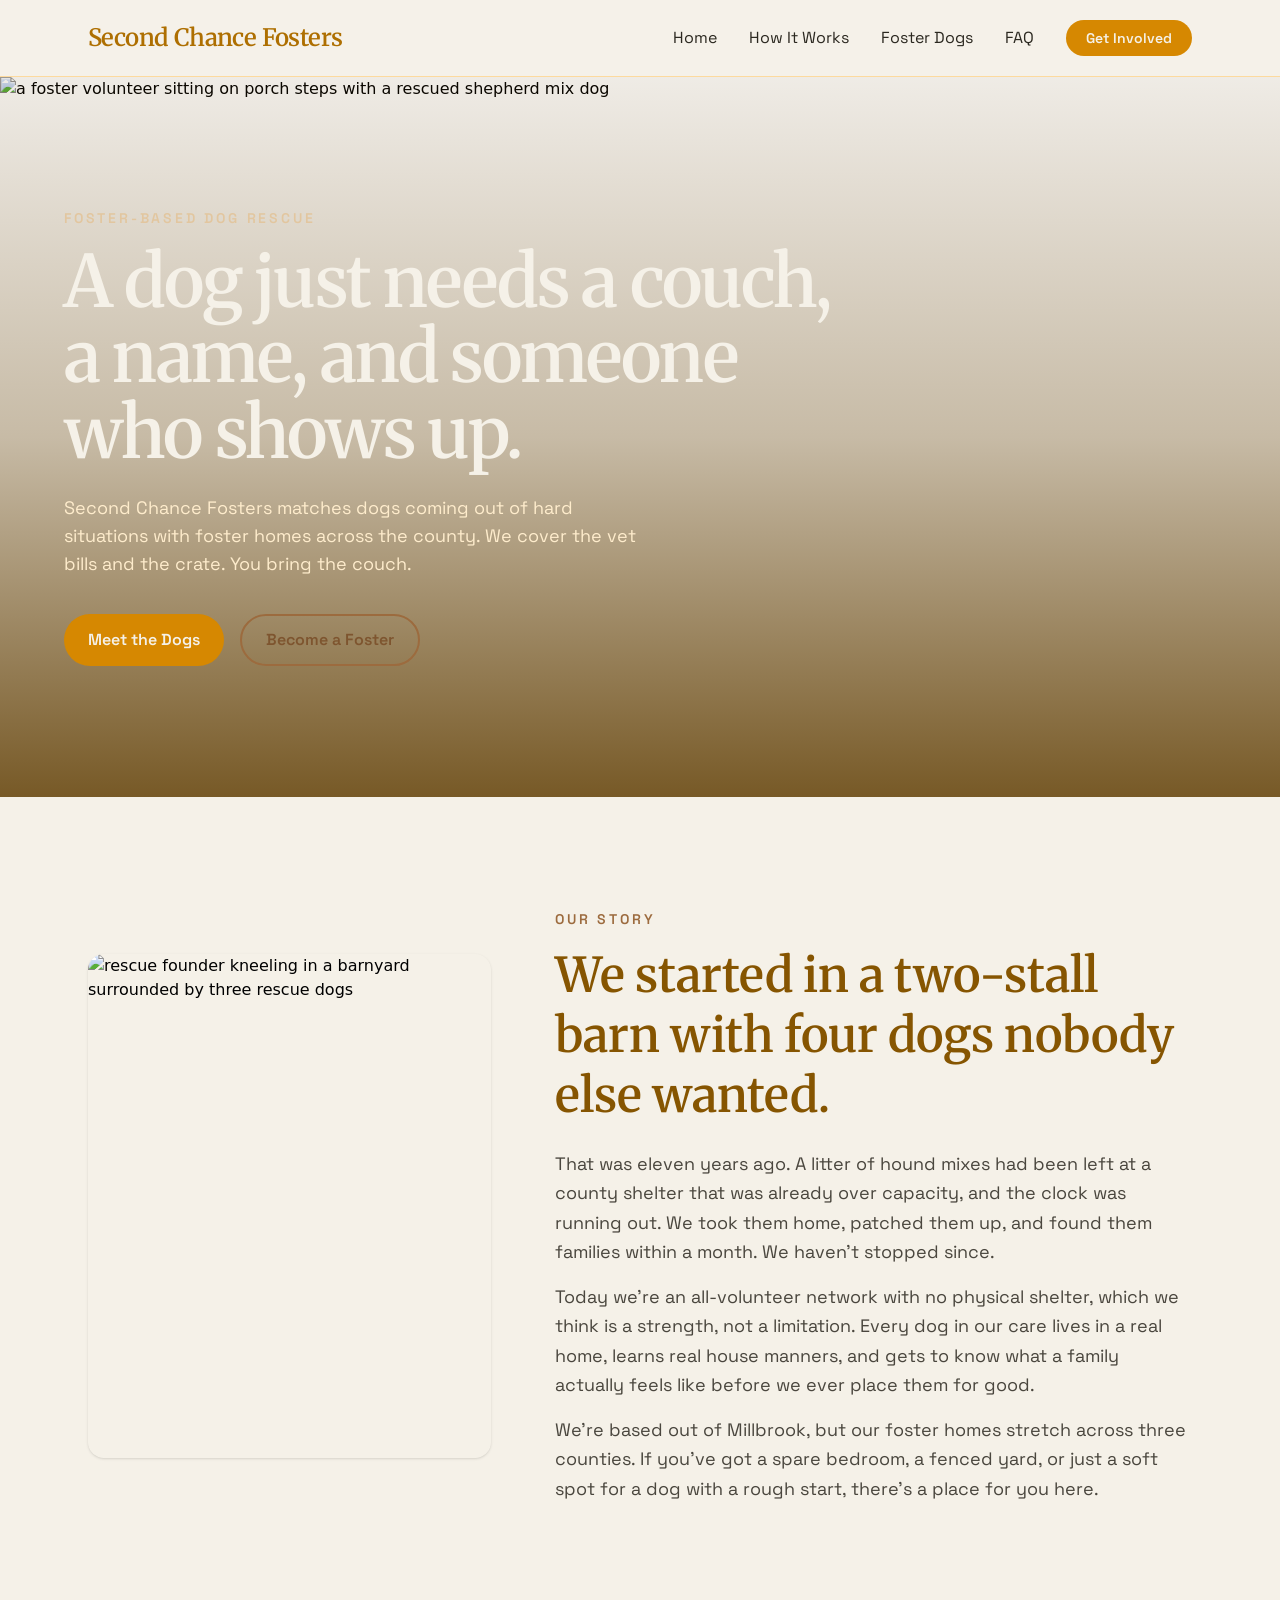
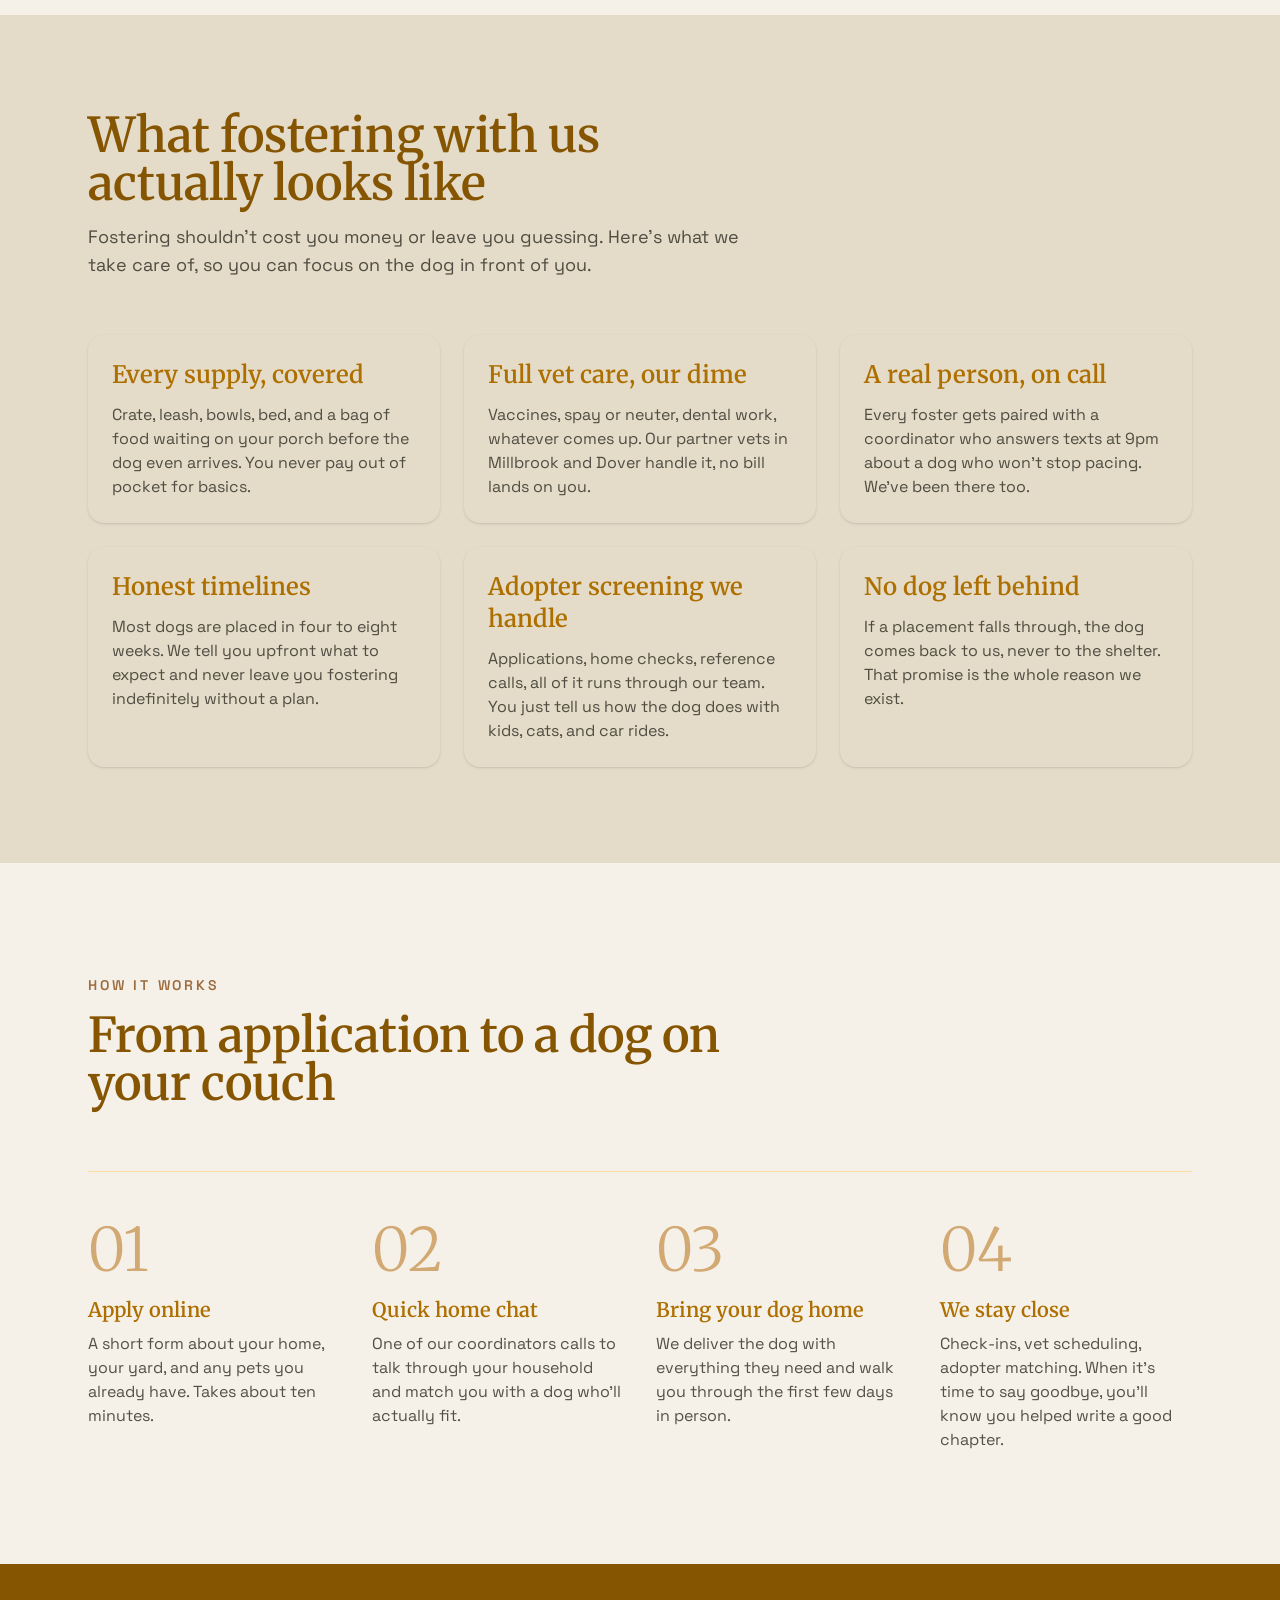
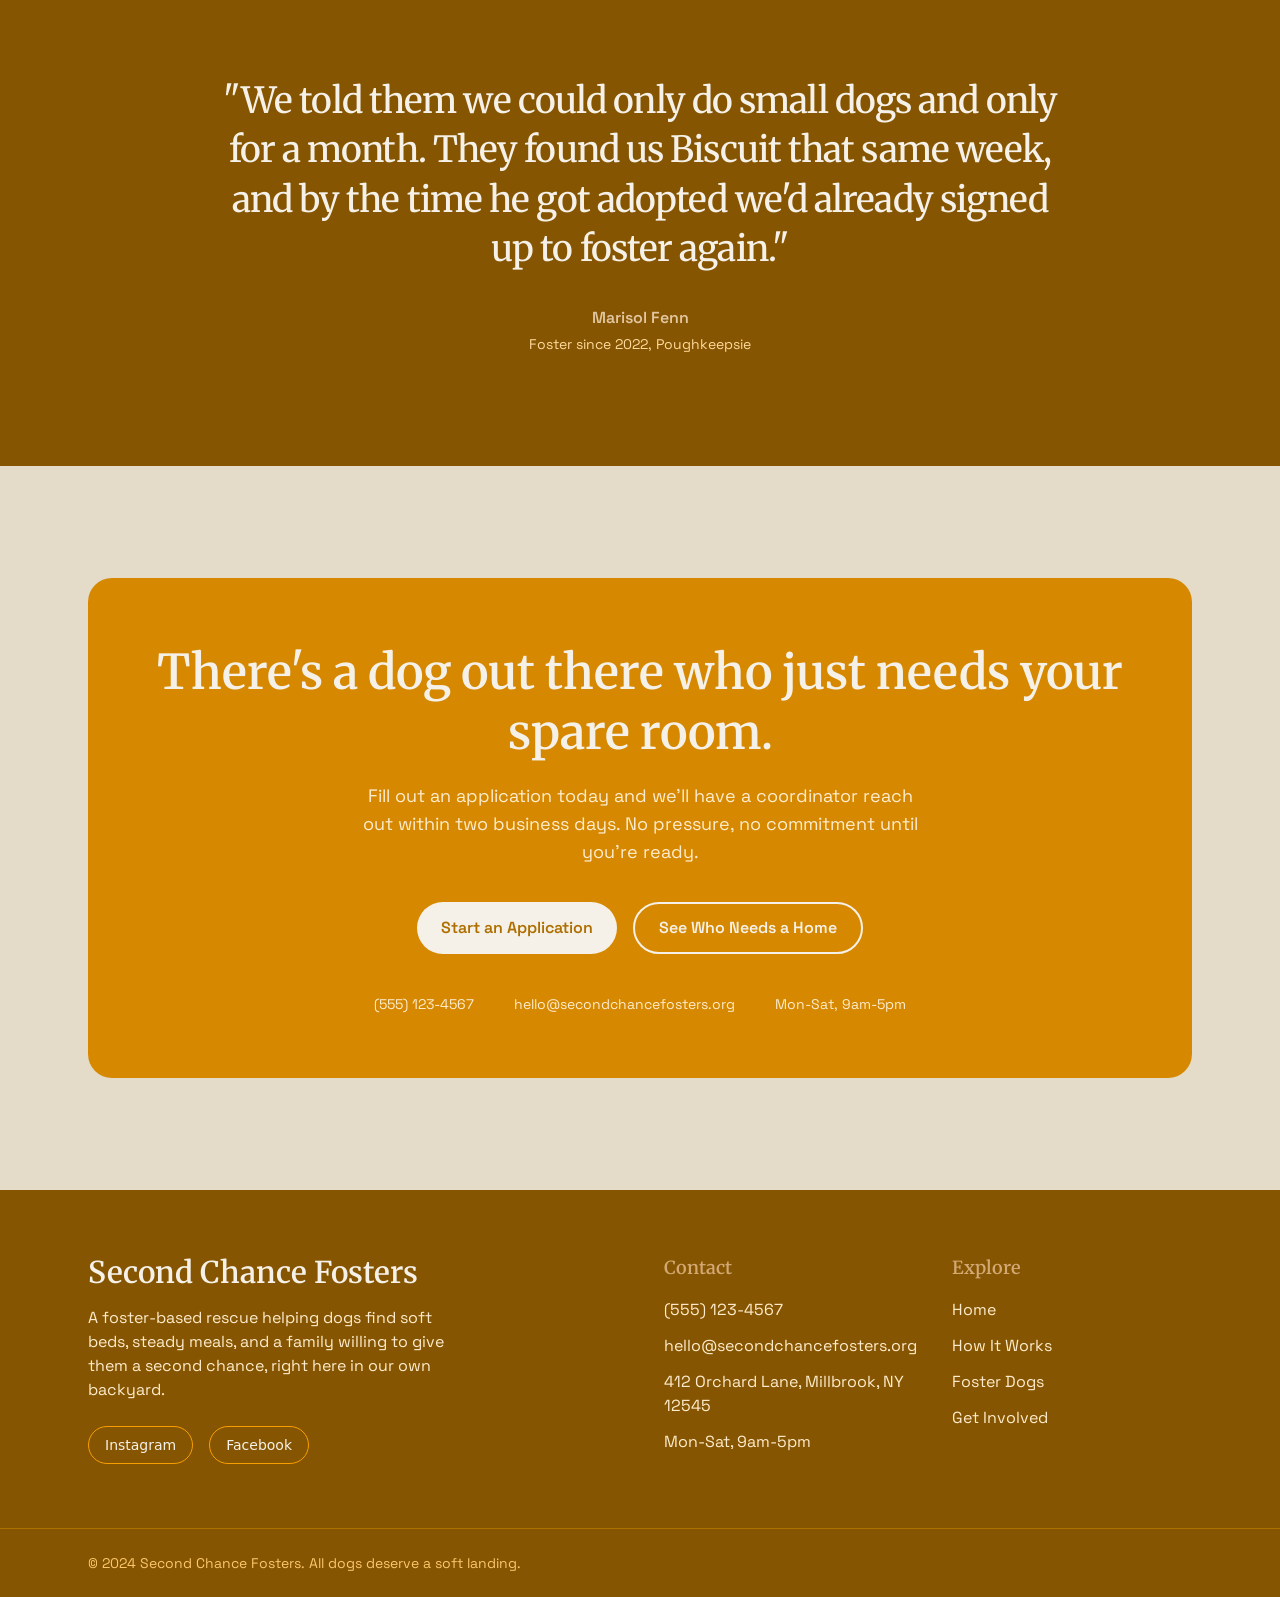
==== index.html @ d6f7eac1 "Add /faq to the site navigation" ====
<!DOCTYPE html>
<html lang="en">
<head>
<meta charset="utf-8">
<meta name="viewport" content="width=device-width, initial-scale=1">
<title>Second Chance Fosters | Foster Dogs, Change Lives</title>
<meta name="description" content="Second Chance Fosters is a foster-based dog rescue. Open your home for a few weeks, and we'll handle the rest, supplies, vet visits, and finding the right family.">
<link rel="canonical" href="https://second-chance-1a9e.sites.tibly.ai/">
<meta property="og:type" content="website">
<meta property="og:url" content="https://second-chance-1a9e.sites.tibly.ai/">
<meta property="og:site_name" content="Second Chance Fosters">
<meta property="og:title" content="Second Chance Fosters | Foster Dogs, Change Lives">
<meta property="og:description" content="Second Chance Fosters is a foster-based dog rescue. Open your home for a few weeks, and we'll handle the rest, supplies, vet visits, and finding the right family.">
<meta name="twitter:card" content="summary_large_image">
<link rel="icon" href="/favicon.svg" type="image/svg+xml">
<link rel="preconnect" href="https://fonts.googleapis.com">
<link rel="preconnect" href="https://fonts.gstatic.com" crossorigin>
<link href="https://fonts.googleapis.com/css2?family=Merriweather:wght@400;700&family=Space+Grotesk:wght@400;500;600;700&display=swap" rel="stylesheet">
<link rel="stylesheet" href="/styles.css">
</head>
<body>
<!-- block:header -->
<header class="sticky top-0 z-50 border-b border-brand-200 bg-background/95 backdrop-blur">
  <div class="mx-auto flex max-w-6xl flex-col gap-4 px-6 py-5 sm:flex-row sm:items-center sm:justify-between">
    <a href="/" class="font-display text-2xl font-semibold tracking-tight text-brand-700">
      <span data-tibly-field="business-name">Second Chance Fosters</span>
    </a>
    <nav aria-label="Primary">
      <ul class="flex flex-wrap items-center gap-x-8 gap-y-2 font-body text-base text-ink">
        <li>
          <a href="/" class="relative pb-1 transition-colors duration-300 after:absolute after:bottom-0 after:left-0 after:h-0.5 after:w-0 after:bg-accent-600 after:transition-all after:duration-300 hover:text-accent-600 hover:after:w-full">Home</a>
        </li>
        <li>
          <a href="/how-it-works" class="relative pb-1 transition-colors duration-300 after:absolute after:bottom-0 after:left-0 after:h-0.5 after:w-0 after:bg-accent-600 after:transition-all after:duration-300 hover:text-accent-600 hover:after:w-full">How It Works</a>
        </li>
        <li>
          <a href="/foster-dogs" class="relative pb-1 transition-colors duration-300 after:absolute after:bottom-0 after:left-0 after:h-0.5 after:w-0 after:bg-accent-600 after:transition-all after:duration-300 hover:text-accent-600 hover:after:w-full">Foster Dogs</a>
        </li>
        <li><a href="/faq">FAQ</a></li><li>
          <a href="/get-involved" class="btn px-5 py-2 text-sm">Get Involved</a>
        </li>
      </ul>
    </nav>
  </div>
</header>
<!-- /block:header -->
<!-- block:image-hero -->
<section class="relative overflow-hidden" data-block="image-hero">
  <img loading="lazy" src="https://images.pexels.com/photos/15556792/pexels-photo-15556792.jpeg?auto=compress&cs=tinysrgb&h=650&w=940" alt="a foster volunteer sitting on porch steps with a rescued shepherd mix dog" class="h-[75vh] min-h-[520px] w-full object-cover sm:h-[80vh]">
  <div class="absolute inset-0 bg-gradient-to-t from-brand-900/85 via-brand-900/35 to-brand-900/10"></div>
  <div class="absolute inset-0 flex flex-col justify-center px-6">
    <div class="mx-auto w-full max-w-6xl">
      <p class="font-body text-sm font-semibold uppercase tracking-[0.2em] text-accent-200">Foster-based dog rescue</p>
      <h1 class="mt-4 max-w-3xl font-display text-5xl font-semibold leading-[1.05] tracking-tight text-background sm:text-6xl lg:text-7xl">
        A dog just needs a couch, a name, and someone who shows up.
      </h1>
      <p class="mt-6 max-w-xl font-body text-lg text-brand-100">
        <span data-tibly-field="business-name">Second Chance Fosters</span> matches dogs coming out of hard situations with foster homes across the county. We cover the vet bills and the crate. You bring the couch.
      </p>
      <div class="mt-9 flex flex-wrap gap-4">
        <a href="/foster-dogs" class="btn">Meet the Dogs</a>
        <a href="/get-involved" class="btn-secondary bg-background/0">Become a Foster</a>
      </div>
    </div>
  </div>
</section>
<!-- /block:image-hero -->
<!-- block:warm-intro -->
<section class="bg-background" data-block="warm-intro">
  <div class="mx-auto grid max-w-6xl gap-12 px-6 py-20 sm:py-28 md:grid-cols-5 md:items-center md:gap-16">
    <div class="md:col-span-2">
      <img loading="lazy" src="https://images.pexels.com/photos/34311008/pexels-photo-34311008.jpeg?auto=compress&cs=tinysrgb&h=650&w=940" alt="rescue founder kneeling in a barnyard surrounded by three rescue dogs" class="aspect-[4/5] w-full rounded-lg object-cover shadow-sm">
    </div>
    <div class="md:col-span-3">
      <p class="font-body text-sm font-semibold uppercase tracking-[0.2em] text-accent-600">Our Story</p>
      <h2 class="mt-4 font-display text-4xl font-semibold leading-tight text-brand-800 sm:text-5xl">
        We started in a two-stall barn with four dogs nobody else wanted.
      </h2>
      <div class="mt-6 max-w-prose space-y-4 font-body text-lg leading-relaxed text-ink/85">
        <p>
          That was eleven years ago. A litter of hound mixes had been left at a county shelter that was already over capacity, and the clock was running out. We took them home, patched them up, and found them families within a month. We haven't stopped since.
        </p>
        <p>
          Today we're an all-volunteer network with no physical shelter, which we think is a strength, not a limitation. Every dog in our care lives in a real home, learns real house manners, and gets to know what a family actually feels like before we ever place them for good.
        </p>
        <p>
          We're based out of Millbrook, but our foster homes stretch across three counties. If you've got a spare bedroom, a fenced yard, or just a soft spot for a dog with a rough start, there's a place for you here.
        </p>
      </div>
    </div>
  </div>
</section>
<!-- /block:warm-intro -->
<!-- block:offering-cards -->
<section class="bg-surface" data-block="offering-cards">
  <div class="mx-auto max-w-6xl px-6 py-20 sm:py-24">
    <div class="max-w-2xl">
      <h2 class="font-display text-4xl font-semibold text-brand-800 sm:text-5xl">What fostering with us actually looks like</h2>
      <p class="mt-4 font-body text-lg text-ink/80">
        Fostering shouldn't cost you money or leave you guessing. Here's what we take care of, so you can focus on the dog in front of you.
      </p>
    </div>
    <div class="mt-14 grid gap-6 sm:grid-cols-2 lg:grid-cols-3">
      <div class="card transition duration-300 hover:-translate-y-1 hover:shadow-md">
        <h3 class="font-display text-2xl font-semibold text-brand-700">Every supply, covered</h3>
        <p class="mt-3 font-body text-ink/80">
          Crate, leash, bowls, bed, and a bag of food waiting on your porch before the dog even arrives. You never pay out of pocket for basics.
        </p>
      </div>
      <div class="card transition duration-300 hover:-translate-y-1 hover:shadow-md">
        <h3 class="font-display text-2xl font-semibold text-brand-700">Full vet care, our dime</h3>
        <p class="mt-3 font-body text-ink/80">
          Vaccines, spay or neuter, dental work, whatever comes up. Our partner vets in Millbrook and Dover handle it, no bill lands on you.
        </p>
      </div>
      <div class="card transition duration-300 hover:-translate-y-1 hover:shadow-md">
        <h3 class="font-display text-2xl font-semibold text-brand-700">A real person, on call</h3>
        <p class="mt-3 font-body text-ink/80">
          Every foster gets paired with a coordinator who answers texts at 9pm about a dog who won't stop pacing. We've been there too.
        </p>
      </div>
      <div class="card transition duration-300 hover:-translate-y-1 hover:shadow-md">
        <h3 class="font-display text-2xl font-semibold text-brand-700">Honest timelines</h3>
        <p class="mt-3 font-body text-ink/80">
          Most dogs are placed in four to eight weeks. We tell you upfront what to expect and never leave you fostering indefinitely without a plan.
        </p>
      </div>
      <div class="card transition duration-300 hover:-translate-y-1 hover:shadow-md">
        <h3 class="font-display text-2xl font-semibold text-brand-700">Adopter screening we handle</h3>
        <p class="mt-3 font-body text-ink/80">
          Applications, home checks, reference calls, all of it runs through our team. You just tell us how the dog does with kids, cats, and car rides.
        </p>
      </div>
      <div class="card transition duration-300 hover:-translate-y-1 hover:shadow-md">
        <h3 class="font-display text-2xl font-semibold text-brand-700">No dog left behind</h3>
        <p class="mt-3 font-body text-ink/80">
          If a placement falls through, the dog comes back to us, never to the shelter. That promise is the whole reason we exist.
        </p>
      </div>
    </div>
  </div>
</section>
<!-- /block:offering-cards -->
<!-- block:process-steps -->
<section class="bg-background" data-block="process-steps">
  <div class="mx-auto max-w-6xl px-6 py-20 sm:py-28">
    <div class="max-w-2xl">
      <p class="font-body text-sm font-semibold uppercase tracking-[0.2em] text-accent-600">How it works</p>
      <h2 class="mt-4 font-display text-4xl font-semibold text-brand-800 sm:text-5xl">From application to a dog on your couch</h2>
    </div>
    <div class="mt-16 grid gap-10 border-t border-brand-200 pt-12 sm:grid-cols-2 lg:grid-cols-4 lg:gap-8">
      <div>
        <span class="font-display text-6xl font-light text-accent-300">01</span>
        <h3 class="mt-4 font-display text-xl font-semibold text-brand-700">Apply online</h3>
        <p class="mt-2 font-body text-ink/80">
          A short form about your home, your yard, and any pets you already have. Takes about ten minutes.
        </p>
      </div>
      <div>
        <span class="font-display text-6xl font-light text-accent-300">02</span>
        <h3 class="mt-4 font-display text-xl font-semibold text-brand-700">Quick home chat</h3>
        <p class="mt-2 font-body text-ink/80">
          One of our coordinators calls to talk through your household and match you with a dog who'll actually fit.
        </p>
      </div>
      <div>
        <span class="font-display text-6xl font-light text-accent-300">03</span>
        <h3 class="mt-4 font-display text-xl font-semibold text-brand-700">Bring your dog home</h3>
        <p class="mt-2 font-body text-ink/80">
          We deliver the dog with everything they need and walk you through the first few days in person.
        </p>
      </div>
      <div>
        <span class="font-display text-6xl font-light text-accent-300">04</span>
        <h3 class="mt-4 font-display text-xl font-semibold text-brand-700">We stay close</h3>
        <p class="mt-2 font-body text-ink/80">
          Check-ins, vet scheduling, adopter matching. When it's time to say goodbye, you'll know you helped write a good chapter.
        </p>
      </div>
    </div>
  </div>
</section>
<!-- /block:process-steps -->
<!-- block:testimonial -->
<section class="bg-brand-800 text-background" data-block="testimonial">
  <div class="mx-auto max-w-4xl px-6 py-24 text-center sm:py-28">
    <p class="font-display text-3xl font-medium leading-snug tracking-tight sm:text-4xl">
      "We told them we could only do small dogs and only for a month. They found us Biscuit that same week, and by the time he got adopted we'd already signed up to foster again."
    </p>
    <div class="mt-8 flex flex-col items-center gap-1">
      <p class="font-body font-semibold text-accent-200">Marisol Fenn</p>
      <p class="font-body text-sm text-brand-200">Foster since 2022, Poughkeepsie</p>
    </div>
  </div>
</section>
<!-- /block:testimonial -->
<!-- block:visit-cta -->
<section class="bg-surface" data-block="visit-cta">
  <div class="mx-auto max-w-6xl px-6 py-20 sm:py-28">
    <div class="rounded-xl bg-brand-600 px-8 py-16 text-center sm:px-16">
      <h2 class="font-display text-4xl font-semibold leading-tight text-background sm:text-5xl">
        There's a dog out there who just needs your spare room.
      </h2>
      <p class="mx-auto mt-5 max-w-xl font-body text-lg text-brand-100">
        Fill out an application today and we'll have a coordinator reach out within two business days. No pressure, no commitment until you're ready.
      </p>
      <div class="mt-9 flex flex-wrap justify-center gap-4">
        <a href="/get-involved" class="btn bg-background text-brand-700 hover:bg-brand-100">Start an Application</a>
        <a href="/foster-dogs" class="btn-secondary border-background text-background hover:bg-background hover:text-brand-700">See Who Needs a Home</a>
      </div>
      <div class="mt-10 flex flex-wrap justify-center gap-x-10 gap-y-3 font-body text-sm text-brand-100">
        <a href="tel:5551234567" class="transition-colors hover:text-background" data-tibly-field="phone">(555) 123-4567</a>
        <a href="mailto:hello@secondchancefosters.org" class="transition-colors hover:text-background" data-tibly-field="email">hello@secondchancefosters.org</a>
        <span data-tibly-field="hours">Mon-Sat, 9am-5pm</span>
      </div>
    </div>
  </div>
</section>
<!-- /block:visit-cta -->
<!-- block:footer -->
<footer class="bg-brand-800 text-background">
  <div class="mx-auto grid max-w-6xl gap-12 px-6 py-16 sm:grid-cols-2 lg:grid-cols-4">
    <div class="lg:col-span-2">
      <p class="font-display text-3xl font-semibold" data-tibly-field="business-name">Second Chance Fosters</p>
      <p class="mt-4 max-w-sm font-body text-brand-100">
        A foster-based rescue helping dogs find soft beds, steady meals, and a family willing to give them a second chance, right here in our own backyard.
      </p>
      <div class="mt-6 flex gap-4" data-tibly-field="links">
        <a href="https://instagram.com" class="rounded-full border border-brand-500 px-4 py-2 text-sm transition duration-300 hover:bg-brand-600">Instagram</a>
        <a href="https://facebook.com" class="rounded-full border border-brand-500 px-4 py-2 text-sm transition duration-300 hover:bg-brand-600">Facebook</a>
      </div>
    </div>

    <div>
      <p class="font-display text-lg font-semibold text-accent-300">Contact</p>
      <ul class="mt-4 space-y-3 font-body text-brand-100">
        <li>
          <a href="tel:5551234567" class="transition-colors hover:text-background" data-tibly-field="phone">(555) 123-4567</a>
        </li>
        <li>
          <a href="mailto:hello@secondchancefosters.org" class="transition-colors hover:text-background" data-tibly-field="email">hello@secondchancefosters.org</a>
        </li>
        <li><span data-tibly-field="address">412 Orchard Lane, Millbrook, NY 12545</span></li>
        <li><span data-tibly-field="hours">Mon-Sat, 9am-5pm</span></li>
      </ul>
    </div>

    <div>
      <p class="font-display text-lg font-semibold text-accent-300">Explore</p>
      <ul class="mt-4 space-y-3 font-body text-brand-100">
        <li><a href="/" class="transition-colors hover:text-background">Home</a></li>
        <li><a href="/how-it-works" class="transition-colors hover:text-background">How It Works</a></li>
        <li><a href="/foster-dogs" class="transition-colors hover:text-background">Foster Dogs</a></li>
        <li><a href="/get-involved" class="transition-colors hover:text-background">Get Involved</a></li>
      </ul>
    </div>
  </div>

  <div class="border-t border-brand-700">
    <p class="mx-auto max-w-6xl px-6 py-6 font-body text-sm text-brand-300">
      © 2024 <span data-tibly-field="business-name">Second Chance Fosters</span>. All dogs deserve a soft landing.
    </p>
  </div>
</footer>
<!-- /block:footer -->
  <script async src="https://api.tibly.ai/widget/v1.js"></script>
</body>
</html>
---- styles.css ----
/*! tailwindcss v4.3.2 | MIT License | https://tailwindcss.com */
@layer properties{@supports (((-webkit-hyphens:none)) and (not (margin-trim:inline))) or ((-moz-orient:inline) and (not (color:rgb(from red r g b)))){*,:before,:after,::backdrop{--tw-space-y-reverse:0;--tw-border-style:solid;--tw-gradient-position:initial;--tw-gradient-from:#0000;--tw-gradient-via:#0000;--tw-gradient-to:#0000;--tw-gradient-stops:initial;--tw-gradient-via-stops:initial;--tw-gradient-from-position:0%;--tw-gradient-via-position:50%;--tw-gradient-to-position:100%;--tw-leading:initial;--tw-font-weight:initial;--tw-tracking:initial;--tw-shadow:0 0 #0000;--tw-shadow-color:initial;--tw-shadow-alpha:100%;--tw-inset-shadow:0 0 #0000;--tw-inset-shadow-color:initial;--tw-inset-shadow-alpha:100%;--tw-ring-color:initial;--tw-ring-shadow:0 0 #0000;--tw-inset-ring-color:initial;--tw-inset-ring-shadow:0 0 #0000;--tw-ring-inset:initial;--tw-ring-offset-width:0px;--tw-ring-offset-color:#fff;--tw-ring-offset-shadow:0 0 #0000;--tw-backdrop-blur:initial;--tw-backdrop-brightness:initial;--tw-backdrop-contrast:initial;--tw-backdrop-grayscale:initial;--tw-backdrop-hue-rotate:initial;--tw-backdrop-invert:initial;--tw-backdrop-opacity:initial;--tw-backdrop-saturate:initial;--tw-backdrop-sepia:initial;--tw-duration:initial;--tw-content:"";--tw-translate-x:0;--tw-translate-y:0;--tw-translate-z:0}}}@layer theme{:root,:host{--font-sans:ui-sans-serif, system-ui, sans-serif, "Apple Color Emoji", "Segoe UI Emoji", "Segoe UI Symbol", "Noto Color Emoji";--font-mono:ui-monospace, SFMono-Regular, Menlo, Monaco, Consolas, "Liberation Mono", "Courier New", monospace;--spacing:.25rem;--container-sm:24rem;--container-md:28rem;--container-xl:36rem;--container-2xl:42rem;--container-3xl:48rem;--container-4xl:56rem;--container-5xl:64rem;--container-6xl:72rem;--text-sm:.875rem;--text-sm--line-height:calc(1.25 / .875);--text-base:1rem;--text-base--line-height:calc(1.5 / 1);--text-lg:1.125rem;--text-lg--line-height:calc(1.75 / 1.125);--text-xl:1.25rem;--text-xl--line-height:calc(1.75 / 1.25);--text-2xl:1.5rem;--text-2xl--line-height:calc(2 / 1.5);--text-3xl:1.875rem;--text-3xl--line-height:calc(2.25 / 1.875);--text-4xl:2.25rem;--text-4xl--line-height:calc(2.5 / 2.25);--text-5xl:3rem;--text-5xl--line-height:1;--text-6xl:3.75rem;--text-6xl--line-height:1;--text-7xl:4.5rem;--text-7xl--line-height:1;--text-8xl:6rem;--text-8xl--line-height:1;--font-weight-light:300;--font-weight-medium:500;--font-weight-semibold:600;--tracking-tight:-.025em;--tracking-widest:.1em;--leading-tight:1.25;--leading-snug:1.375;--leading-relaxed:1.625;--radius-sm:.5rem;--radius-md:.75rem;--radius-lg:1rem;--radius-xl:1.5rem;--default-transition-duration:.15s;--default-transition-timing-function:cubic-bezier(.4, 0, .2, 1);--default-font-family:var(--font-sans);--default-mono-font-family:var(--font-mono);--color-brand-50:#fef5e6;--color-brand-100:#feeccc;--color-brand-200:#fdda9e;--color-brand-300:#fcc76c;--color-brand-400:#fab134;--color-brand-500:#f99e01;--color-brand-600:#d68801;--color-brand-700:#ae6f01;--color-brand-800:#865501;--color-brand-900:#5f3c00;--color-accent-50:#faf4ec;--color-accent-100:#f1e3cd;--color-accent-200:#e2c69f;--color-accent-300:#d2a873;--color-accent-400:#c08e56;--color-accent-500:#ac7845;--color-accent-600:#9c6b3e;--color-accent-700:#7e552f;--color-accent-800:#603f23;--color-accent-900:#422b18;--color-surface:#e4dcc8;--color-ink:#2b2820;--color-background:#f5f1e8;--font-display:"Merriweather", serif;--font-body:"Space Grotesk", sans-serif}}@layer base{*,:after,:before,::backdrop{box-sizing:border-box;border:0 solid;margin:0;padding:0}::file-selector-button{box-sizing:border-box;border:0 solid;margin:0;padding:0}html,:host{-webkit-text-size-adjust:100%;tab-size:4;line-height:1.5;font-family:var(--default-font-family,ui-sans-serif, system-ui, sans-serif, "Apple Color Emoji", "Segoe UI Emoji", "Segoe UI Symbol", "Noto Color Emoji");font-feature-settings:var(--default-font-feature-settings,normal);font-variation-settings:var(--default-font-variation-settings,normal);-webkit-tap-highlight-color:transparent}hr{height:0;color:inherit;border-top-width:1px}abbr:where([title]){-webkit-text-decoration:underline dotted;text-decoration:underline dotted}h1,h2,h3,h4,h5,h6{font-size:inherit;font-weight:inherit}a{color:inherit;-webkit-text-decoration:inherit;-webkit-text-decoration:inherit;-webkit-text-decoration:inherit;text-decoration:inherit}b,strong{font-weight:bolder}code,kbd,samp,pre{font-family:var(--default-mono-font-family,ui-monospace, SFMono-Regular, Menlo, Monaco, Consolas, "Liberation Mono", "Courier New", monospace);font-feature-settings:var(--default-mono-font-feature-settings,normal);font-variation-settings:var(--default-mono-font-variation-settings,normal);font-size:1em}small{font-size:80%}sub,sup{vertical-align:baseline;font-size:75%;line-height:0;position:relative}sub{bottom:-.25em}sup{top:-.5em}table{text-indent:0;border-color:inherit;border-collapse:collapse}:-moz-focusring{outline:auto}progress{vertical-align:baseline}summary{display:list-item}ol,ul,menu{list-style:none}img,svg,video,canvas,audio,iframe,embed,object{vertical-align:middle;display:block}img,video{max-width:100%;height:auto}button,input,select,optgroup,textarea{font:inherit;font-feature-settings:inherit;font-variation-settings:inherit;letter-spacing:inherit;color:inherit;opacity:1;background-color:#0000;border-radius:0}::file-selector-button{font:inherit;font-feature-settings:inherit;font-variation-settings:inherit;letter-spacing:inherit;color:inherit;opacity:1;background-color:#0000;border-radius:0}:where(select:is([multiple],[size])) optgroup{font-weight:bolder}:where(select:is([multiple],[size])) optgroup option{padding-inline-start:20px}::file-selector-button{margin-inline-end:4px}::placeholder{opacity:1}@supports (not ((-webkit-appearance:-apple-pay-button))) or (contain-intrinsic-size:1px){::placeholder{color:currentColor}@supports (color:color-mix(in lab, red, red)){::placeholder{color:color-mix(in oklab, currentcolor 50%, transparent)}}}textarea{resize:vertical}::-webkit-search-decoration{-webkit-appearance:none}::-webkit-date-and-time-value{min-height:1lh;text-align:inherit}::-webkit-datetime-edit{display:inline-flex}::-webkit-datetime-edit-fields-wrapper{padding:0}::-webkit-datetime-edit{padding-block:0}::-webkit-datetime-edit-year-field{padding-block:0}::-webkit-datetime-edit-month-field{padding-block:0}::-webkit-datetime-edit-day-field{padding-block:0}::-webkit-datetime-edit-hour-field{padding-block:0}::-webkit-datetime-edit-minute-field{padding-block:0}::-webkit-datetime-edit-second-field{padding-block:0}::-webkit-datetime-edit-millisecond-field{padding-block:0}::-webkit-datetime-edit-meridiem-field{padding-block:0}::-webkit-calendar-picker-indicator{line-height:1}:-moz-ui-invalid{box-shadow:none}button,input:where([type=button],[type=reset],[type=submit]){appearance:button}::file-selector-button{appearance:button}::-webkit-inner-spin-button{height:auto}::-webkit-outer-spin-button{height:auto}[hidden]:where(:not([hidden=until-found])){display:none!important}}@layer components{.btn{background-color:var(--color-brand-600);padding-inline:calc(var(--spacing) * 6);padding-block:calc(var(--spacing) * 3);font-family:var(--font-body);--tw-font-weight:var(--font-weight-semibold);font-weight:var(--font-weight-semibold);color:var(--color-background);transition-property:color,background-color,border-color,outline-color,text-decoration-color,fill,stroke,--tw-gradient-from,--tw-gradient-via,--tw-gradient-to,opacity,box-shadow,transform,translate,scale,rotate,filter,-webkit-backdrop-filter,backdrop-filter,display,content-visibility,overlay,pointer-events;transition-timing-function:var(--tw-ease,var(--default-transition-timing-function));transition-duration:var(--tw-duration,var(--default-transition-duration));--tw-duration:.3s;border-radius:3.40282e38px;justify-content:center;align-items:center;transition-duration:.3s;display:inline-flex}@media (hover:hover){.btn:hover{--tw-translate-y:calc(var(--spacing) * -.5);translate:var(--tw-translate-x) var(--tw-translate-y);background-color:var(--color-brand-700)}}.btn:focus{--tw-ring-shadow:var(--tw-ring-inset,) 0 0 0 calc(2px + var(--tw-ring-offset-width)) var(--tw-ring-color,currentcolor);box-shadow:var(--tw-inset-shadow), var(--tw-inset-ring-shadow), var(--tw-ring-offset-shadow), var(--tw-ring-shadow), var(--tw-shadow);--tw-ring-color:var(--color-brand-400);--tw-ring-offset-width:2px;--tw-ring-offset-shadow:var(--tw-ring-inset,) 0 0 0 var(--tw-ring-offset-width) var(--tw-ring-offset-color);--tw-ring-offset-color:var(--color-background);--tw-outline-style:none;outline-style:none}.btn-secondary{border-style:var(--tw-border-style);border-width:2px;border-color:var(--color-accent-600);padding-inline:calc(var(--spacing) * 6);padding-block:calc(var(--spacing) * 3);font-family:var(--font-body);--tw-font-weight:var(--font-weight-semibold);font-weight:var(--font-weight-semibold);color:var(--color-accent-700);transition-property:color,background-color,border-color,outline-color,text-decoration-color,fill,stroke,--tw-gradient-from,--tw-gradient-via,--tw-gradient-to,opacity,box-shadow,transform,translate,scale,rotate,filter,-webkit-backdrop-filter,backdrop-filter,display,content-visibility,overlay,pointer-events;transition-timing-function:var(--tw-ease,var(--default-transition-timing-function));transition-duration:var(--tw-duration,var(--default-transition-duration));--tw-duration:.3s;background-color:#0000;border-radius:3.40282e38px;justify-content:center;align-items:center;transition-duration:.3s;display:inline-flex}@media (hover:hover){.btn-secondary:hover{background-color:var(--color-accent-600);color:var(--color-background)}}.card{border-radius:var(--radius-lg);background-color:var(--color-surface);padding:calc(var(--spacing) * 6);--tw-shadow:0 1px 3px 0 var(--tw-shadow-color,#0000001a), 0 1px 2px -1px var(--tw-shadow-color,#0000001a);box-shadow:var(--tw-inset-shadow), var(--tw-inset-ring-shadow), var(--tw-ring-offset-shadow), var(--tw-ring-shadow), var(--tw-shadow)}}@layer utilities{.absolute{position:absolute}.relative{position:relative}.sticky{position:sticky}.inset-0{inset:0}.top-0{top:0}.-bottom-6{bottom:calc(var(--spacing) * -6)}.-left-6{left:calc(var(--spacing) * -6)}.isolate{isolation:isolate}.z-50{z-index:50}.mx-auto{margin-inline:auto}.mt-1{margin-top:var(--spacing)}.mt-2{margin-top:calc(var(--spacing) * 2)}.mt-3{margin-top:calc(var(--spacing) * 3)}.mt-4{margin-top:calc(var(--spacing) * 4)}.mt-5{margin-top:calc(var(--spacing) * 5)}.mt-6{margin-top:calc(var(--spacing) * 6)}.mt-8{margin-top:calc(var(--spacing) * 8)}.mt-9{margin-top:calc(var(--spacing) * 9)}.mt-10{margin-top:calc(var(--spacing) * 10)}.mt-12{margin-top:calc(var(--spacing) * 12)}.mt-14{margin-top:calc(var(--spacing) * 14)}.mt-16{margin-top:calc(var(--spacing) * 16)}.block{display:block}.flex{display:flex}.grid{display:grid}.hidden{display:none}.inline-block{display:inline-block}.inline-flex{display:inline-flex}.aspect-4\/5,.aspect-\[4\/5\]{aspect-ratio:4/5}.h-\[75vh\]{height:75vh}.h-full{height:100%}.min-h-\[520px\]{min-height:520px}.w-full{width:100%}.max-w-2xl{max-width:var(--container-2xl)}.max-w-3xl{max-width:var(--container-3xl)}.max-w-4xl{max-width:var(--container-4xl)}.max-w-5xl{max-width:var(--container-5xl)}.max-w-6xl{max-width:var(--container-6xl)}.max-w-md{max-width:var(--container-md)}.max-w-prose{max-width:65ch}.max-w-sm{max-width:var(--container-sm)}.max-w-xl{max-width:var(--container-xl)}.grid-cols-1{grid-template-columns:repeat(1,minmax(0,1fr))}.flex-col{flex-direction:column}.flex-wrap{flex-wrap:wrap}.items-center{align-items:center}.justify-center{justify-content:center}.gap-1{gap:var(--spacing)}.gap-4{gap:calc(var(--spacing) * 4)}.gap-5{gap:calc(var(--spacing) * 5)}.gap-6{gap:calc(var(--spacing) * 6)}.gap-8{gap:calc(var(--spacing) * 8)}.gap-10{gap:calc(var(--spacing) * 10)}.gap-12{gap:calc(var(--spacing) * 12)}.gap-16{gap:calc(var(--spacing) * 16)}:where(.space-y-3>:not(:last-child)){--tw-space-y-reverse:0;margin-block-start:calc(calc(var(--spacing) * 3) * var(--tw-space-y-reverse));margin-block-end:calc(calc(var(--spacing) * 3) * calc(1 - var(--tw-space-y-reverse)))}:where(.space-y-4>:not(:last-child)){--tw-space-y-reverse:0;margin-block-start:calc(calc(var(--spacing) * 4) * var(--tw-space-y-reverse));margin-block-end:calc(calc(var(--spacing) * 4) * calc(1 - var(--tw-space-y-reverse)))}:where(.space-y-14>:not(:last-child)){--tw-space-y-reverse:0;margin-block-start:calc(calc(var(--spacing) * 14) * var(--tw-space-y-reverse));margin-block-end:calc(calc(var(--spacing) * 14) * calc(1 - var(--tw-space-y-reverse)))}.gap-x-8{column-gap:calc(var(--spacing) * 8)}.gap-x-10{column-gap:calc(var(--spacing) * 10)}.gap-y-2{row-gap:calc(var(--spacing) * 2)}.gap-y-3{row-gap:calc(var(--spacing) * 3)}.overflow-hidden{overflow:hidden}.rounded-full{border-radius:3.40282e38px}.rounded-lg{border-radius:var(--radius-lg)}.rounded-md{border-radius:var(--radius-md)}.rounded-xl{border-radius:var(--radius-xl)}.border{border-style:var(--tw-border-style);border-width:1px}.border-2{border-style:var(--tw-border-style);border-width:2px}.border-t{border-top-style:var(--tw-border-style);border-top-width:1px}.border-b{border-bottom-style:var(--tw-border-style);border-bottom-width:1px}.border-background{border-color:var(--color-background)}.border-brand-200{border-color:var(--color-brand-200)}.border-brand-200\/60{border-color:#fdda9e99}@supports (color:color-mix(in lab, red, red)){.border-brand-200\/60{border-color:color-mix(in oklab, var(--color-brand-200) 60%, transparent)}}.border-brand-500{border-color:var(--color-brand-500)}.border-brand-600{border-color:var(--color-brand-600)}.border-brand-700{border-color:var(--color-brand-700)}.bg-accent-600{background-color:var(--color-accent-600)}.bg-background{background-color:var(--color-background)}.bg-background\/0{background-color:#0000}@supports (color:color-mix(in lab, red, red)){.bg-background\/0{background-color:color-mix(in oklab, var(--color-background) 0%, transparent)}}.bg-background\/95{background-color:#f5f1e8f2}@supports (color:color-mix(in lab, red, red)){.bg-background\/95{background-color:color-mix(in oklab, var(--color-background) 95%, transparent)}}.bg-brand-600{background-color:var(--color-brand-600)}.bg-brand-800{background-color:var(--color-brand-800)}.bg-brand-900\/75{background-color:#5f3c00bf}@supports (color:color-mix(in lab, red, red)){.bg-brand-900\/75{background-color:color-mix(in oklab, var(--color-brand-900) 75%, transparent)}}.bg-surface{background-color:var(--color-surface)}.bg-transparent{background-color:#0000}.bg-gradient-to-t{--tw-gradient-position:to top in oklab;background-image:linear-gradient(var(--tw-gradient-stops))}.from-brand-900\/85{--tw-gradient-from:#5f3c00d9}@supports (color:color-mix(in lab, red, red)){.from-brand-900\/85{--tw-gradient-from:color-mix(in oklab, var(--color-brand-900) 85%, transparent)}}.from-brand-900\/85{--tw-gradient-stops:var(--tw-gradient-via-stops,var(--tw-gradient-position), var(--tw-gradient-from) var(--tw-gradient-from-position), var(--tw-gradient-to) var(--tw-gradient-to-position))}.via-brand-900\/35{--tw-gradient-via:#5f3c0059}@supports (color:color-mix(in lab, red, red)){.via-brand-900\/35{--tw-gradient-via:color-mix(in oklab, var(--color-brand-900) 35%, transparent)}}.via-brand-900\/35{--tw-gradient-via-stops:var(--tw-gradient-position), var(--tw-gradient-from) var(--tw-gradient-from-position), var(--tw-gradient-via) var(--tw-gradient-via-position), var(--tw-gradient-to) var(--tw-gradient-to-position);--tw-gradient-stops:var(--tw-gradient-via-stops)}.to-brand-900\/10{--tw-gradient-to:#5f3c001a}@supports (color:color-mix(in lab, red, red)){.to-brand-900\/10{--tw-gradient-to:color-mix(in oklab, var(--color-brand-900) 10%, transparent)}}.to-brand-900\/10{--tw-gradient-stops:var(--tw-gradient-via-stops,var(--tw-gradient-position), var(--tw-gradient-from) var(--tw-gradient-from-position), var(--tw-gradient-to) var(--tw-gradient-to-position))}.object-cover{object-fit:cover}.p-6{padding:calc(var(--spacing) * 6)}.p-8{padding:calc(var(--spacing) * 8)}.px-4{padding-inline:calc(var(--spacing) * 4)}.px-5{padding-inline:calc(var(--spacing) * 5)}.px-6{padding-inline:calc(var(--spacing) * 6)}.px-8{padding-inline:calc(var(--spacing) * 8)}.py-2{padding-block:calc(var(--spacing) * 2)}.py-3{padding-block:calc(var(--spacing) * 3)}.py-4{padding-block:calc(var(--spacing) * 4)}.py-5{padding-block:calc(var(--spacing) * 5)}.py-6{padding-block:calc(var(--spacing) * 6)}.py-16{padding-block:calc(var(--spacing) * 16)}.py-20{padding-block:calc(var(--spacing) * 20)}.py-24{padding-block:calc(var(--spacing) * 24)}.py-32{padding-block:calc(var(--spacing) * 32)}.pt-6{padding-top:calc(var(--spacing) * 6)}.pt-12{padding-top:calc(var(--spacing) * 12)}.pb-1{padding-bottom:var(--spacing)}.pb-14{padding-bottom:calc(var(--spacing) * 14)}.text-center{text-align:center}.font-body{font-family:var(--font-body)}.font-display{font-family:var(--font-display)}.text-2xl{font-size:var(--text-2xl);line-height:var(--tw-leading,var(--text-2xl--line-height))}.text-3xl{font-size:var(--text-3xl);line-height:var(--tw-leading,var(--text-3xl--line-height))}.text-4xl{font-size:var(--text-4xl);line-height:var(--tw-leading,var(--text-4xl--line-height))}.text-5xl{font-size:var(--text-5xl);line-height:var(--tw-leading,var(--text-5xl--line-height))}.text-6xl{font-size:var(--text-6xl);line-height:var(--tw-leading,var(--text-6xl--line-height))}.text-7xl{font-size:var(--text-7xl);line-height:var(--tw-leading,var(--text-7xl--line-height))}.text-base{font-size:var(--text-base);line-height:var(--tw-leading,var(--text-base--line-height))}.text-lg{font-size:var(--text-lg);line-height:var(--tw-leading,var(--text-lg--line-height))}.text-sm{font-size:var(--text-sm);line-height:var(--tw-leading,var(--text-sm--line-height))}.text-xl{font-size:var(--text-xl);line-height:var(--tw-leading,var(--text-xl--line-height))}.leading-\[1\.05\]{--tw-leading:1.05;line-height:1.05}.leading-none{--tw-leading:1;line-height:1}.leading-relaxed{--tw-leading:var(--leading-relaxed);line-height:var(--leading-relaxed)}.leading-snug{--tw-leading:var(--leading-snug);line-height:var(--leading-snug)}.leading-tight{--tw-leading:var(--leading-tight);line-height:var(--leading-tight)}.font-light{--tw-font-weight:var(--font-weight-light);font-weight:var(--font-weight-light)}.font-medium{--tw-font-weight:var(--font-weight-medium);font-weight:var(--font-weight-medium)}.font-semibold{--tw-font-weight:var(--font-weight-semibold);font-weight:var(--font-weight-semibold)}.tracking-\[0\.2em\]{--tw-tracking:.2em;letter-spacing:.2em}.tracking-tight{--tw-tracking:var(--tracking-tight);letter-spacing:var(--tracking-tight)}.tracking-widest{--tw-tracking:var(--tracking-widest);letter-spacing:var(--tracking-widest)}.text-accent-200{color:var(--color-accent-200)}.text-accent-300{color:var(--color-accent-300)}.text-accent-500{color:var(--color-accent-500)}.text-accent-500\/70{color:#ac7845b3}@supports (color:color-mix(in lab, red, red)){.text-accent-500\/70{color:color-mix(in oklab, var(--color-accent-500) 70%, transparent)}}.text-accent-600{color:var(--color-accent-600)}.text-accent-700{color:var(--color-accent-700)}.text-background{color:var(--color-background)}.text-brand-100{color:var(--color-brand-100)}.text-brand-200{color:var(--color-brand-200)}.text-brand-300{color:var(--color-brand-300)}.text-brand-700{color:var(--color-brand-700)}.text-brand-800{color:var(--color-brand-800)}.text-ink{color:var(--color-ink)}.text-ink\/60{color:#2b282099}@supports (color:color-mix(in lab, red, red)){.text-ink\/60{color:color-mix(in oklab, var(--color-ink) 60%, transparent)}}.text-ink\/70{color:#2b2820b3}@supports (color:color-mix(in lab, red, red)){.text-ink\/70{color:color-mix(in oklab, var(--color-ink) 70%, transparent)}}.text-ink\/80{color:#2b2820cc}@supports (color:color-mix(in lab, red, red)){.text-ink\/80{color:color-mix(in oklab, var(--color-ink) 80%, transparent)}}.text-ink\/85{color:#2b2820d9}@supports (color:color-mix(in lab, red, red)){.text-ink\/85{color:color-mix(in oklab, var(--color-ink) 85%, transparent)}}.uppercase{text-transform:uppercase}.italic{font-style:italic}.underline{text-decoration-line:underline}.decoration-accent-400{-webkit-text-decoration-color:var(--color-accent-400);-webkit-text-decoration-color:var(--color-accent-400);text-decoration-color:var(--color-accent-400)}.underline-offset-4{text-underline-offset:4px}.shadow-sm{--tw-shadow:0 1px 3px 0 var(--tw-shadow-color,#0000001a), 0 1px 2px -1px var(--tw-shadow-color,#0000001a);box-shadow:var(--tw-inset-shadow), var(--tw-inset-ring-shadow), var(--tw-ring-offset-shadow), var(--tw-ring-shadow), var(--tw-shadow)}.backdrop-blur{--tw-backdrop-blur:blur(8px);-webkit-backdrop-filter:var(--tw-backdrop-blur,) var(--tw-backdrop-brightness,) var(--tw-backdrop-contrast,) var(--tw-backdrop-grayscale,) var(--tw-backdrop-hue-rotate,) var(--tw-backdrop-invert,) var(--tw-backdrop-opacity,) var(--tw-backdrop-saturate,) var(--tw-backdrop-sepia,);backdrop-filter:var(--tw-backdrop-blur,) var(--tw-backdrop-brightness,) var(--tw-backdrop-contrast,) var(--tw-backdrop-grayscale,) var(--tw-backdrop-hue-rotate,) var(--tw-backdrop-invert,) var(--tw-backdrop-opacity,) var(--tw-backdrop-saturate,) var(--tw-backdrop-sepia,)}.transition{transition-property:color,background-color,border-color,outline-color,text-decoration-color,fill,stroke,--tw-gradient-from,--tw-gradient-via,--tw-gradient-to,opacity,box-shadow,transform,translate,scale,rotate,filter,-webkit-backdrop-filter,backdrop-filter,display,content-visibility,overlay,pointer-events;transition-timing-function:var(--tw-ease,var(--default-transition-timing-function));transition-duration:var(--tw-duration,var(--default-transition-duration))}.transition-colors{transition-property:color,background-color,border-color,outline-color,text-decoration-color,fill,stroke,--tw-gradient-from,--tw-gradient-via,--tw-gradient-to;transition-timing-function:var(--tw-ease,var(--default-transition-timing-function));transition-duration:var(--tw-duration,var(--default-transition-duration))}.duration-300{--tw-duration:.3s;transition-duration:.3s}.after\:absolute:after{content:var(--tw-content);position:absolute}.after\:bottom-0:after{content:var(--tw-content);bottom:0}.after\:left-0:after{content:var(--tw-content);left:0}.after\:h-0\.5:after{content:var(--tw-content);height:calc(var(--spacing) * .5)}.after\:w-0:after{content:var(--tw-content);width:0}.after\:bg-accent-600:after{content:var(--tw-content);background-color:var(--color-accent-600)}.after\:transition-all:after{content:var(--tw-content);transition-property:all;transition-timing-function:var(--tw-ease,var(--default-transition-timing-function));transition-duration:var(--tw-duration,var(--default-transition-duration))}.after\:duration-300:after{content:var(--tw-content);--tw-duration:.3s;transition-duration:.3s}@media (hover:hover){.hover\:-translate-y-1:hover{--tw-translate-y:calc(var(--spacing) * -1);translate:var(--tw-translate-x) var(--tw-translate-y)}.hover\:bg-background:hover{background-color:var(--color-background)}.hover\:bg-brand-100:hover{background-color:var(--color-brand-100)}.hover\:bg-brand-600:hover{background-color:var(--color-brand-600)}.hover\:text-accent-600:hover{color:var(--color-accent-600)}.hover\:text-background:hover{color:var(--color-background)}.hover\:text-brand-700:hover{color:var(--color-brand-700)}.hover\:text-brand-800:hover{color:var(--color-brand-800)}.hover\:shadow-md:hover{--tw-shadow:0 4px 6px -1px var(--tw-shadow-color,#0000001a), 0 2px 4px -2px var(--tw-shadow-color,#0000001a);box-shadow:var(--tw-inset-shadow), var(--tw-inset-ring-shadow), var(--tw-ring-offset-shadow), var(--tw-ring-shadow), var(--tw-shadow)}.hover\:after\:w-full:hover:after{content:var(--tw-content);width:100%}}.focus\:border-brand-500:focus{border-color:var(--color-brand-500)}.focus\:ring-2:focus{--tw-ring-shadow:var(--tw-ring-inset,) 0 0 0 calc(2px + var(--tw-ring-offset-width)) var(--tw-ring-color,currentcolor);box-shadow:var(--tw-inset-shadow), var(--tw-inset-ring-shadow), var(--tw-ring-offset-shadow), var(--tw-ring-shadow), var(--tw-shadow)}.focus\:ring-brand-400:focus{--tw-ring-color:var(--color-brand-400)}.focus\:outline-none:focus{--tw-outline-style:none;outline-style:none}@media (min-width:40rem){.sm\:col-span-1{grid-column:span 1/span 1}.sm\:col-span-2{grid-column:span 2/span 2}.sm\:block{display:block}.sm\:h-\[80vh\]{height:80vh}.sm\:w-auto{width:auto}.sm\:grid-cols-2{grid-template-columns:repeat(2,minmax(0,1fr))}.sm\:flex-row{flex-direction:row}.sm\:items-center{align-items:center}.sm\:justify-between{justify-content:space-between}.sm\:p-8{padding:calc(var(--spacing) * 8)}.sm\:px-16{padding-inline:calc(var(--spacing) * 16)}.sm\:py-24{padding-block:calc(var(--spacing) * 24)}.sm\:py-28{padding-block:calc(var(--spacing) * 28)}.sm\:py-40{padding-block:calc(var(--spacing) * 40)}.sm\:text-4xl{font-size:var(--text-4xl);line-height:var(--tw-leading,var(--text-4xl--line-height))}.sm\:text-5xl{font-size:var(--text-5xl);line-height:var(--tw-leading,var(--text-5xl--line-height))}.sm\:text-6xl{font-size:var(--text-6xl);line-height:var(--tw-leading,var(--text-6xl--line-height))}.sm\:text-8xl{font-size:var(--text-8xl);line-height:var(--tw-leading,var(--text-8xl--line-height))}}@media (min-width:48rem){.md\:col-span-2{grid-column:span 2/span 2}.md\:col-span-3{grid-column:span 3/span 3}.md\:ml-auto{margin-left:auto}.md\:grid-cols-2{grid-template-columns:repeat(2,minmax(0,1fr))}.md\:grid-cols-5{grid-template-columns:repeat(5,minmax(0,1fr))}.md\:flex-row{flex-direction:row}.md\:flex-row-reverse{flex-direction:row-reverse}.md\:items-center{align-items:center}.md\:items-start{align-items:flex-start}.md\:gap-10{gap:calc(var(--spacing) * 10)}.md\:gap-16{gap:calc(var(--spacing) * 16)}.md\:py-28{padding-block:calc(var(--spacing) * 28)}.md\:py-32{padding-block:calc(var(--spacing) * 32)}.md\:pt-3{padding-top:calc(var(--spacing) * 3)}.md\:text-right{text-align:right}}@media (min-width:64rem){.lg\:col-span-2{grid-column:span 2/span 2}.lg\:col-span-3{grid-column:span 3/span 3}.lg\:grid-cols-2{grid-template-columns:repeat(2,minmax(0,1fr))}.lg\:grid-cols-3{grid-template-columns:repeat(3,minmax(0,1fr))}.lg\:grid-cols-4{grid-template-columns:repeat(4,minmax(0,1fr))}.lg\:grid-cols-5{grid-template-columns:repeat(5,minmax(0,1fr))}.lg\:items-center{align-items:center}.lg\:items-start{align-items:flex-start}.lg\:gap-8{gap:calc(var(--spacing) * 8)}.lg\:gap-16{gap:calc(var(--spacing) * 16)}.lg\:gap-20{gap:calc(var(--spacing) * 20)}.lg\:py-28{padding-block:calc(var(--spacing) * 28)}.lg\:py-32{padding-block:calc(var(--spacing) * 32)}.lg\:py-48{padding-block:calc(var(--spacing) * 48)}.lg\:text-7xl{font-size:var(--text-7xl);line-height:var(--tw-leading,var(--text-7xl--line-height))}}}@property --tw-space-y-reverse{syntax:"*";inherits:false;initial-value:0}@property --tw-border-style{syntax:"*";inherits:false;initial-value:solid}@property --tw-gradient-position{syntax:"*";inherits:false}@property --tw-gradient-from{syntax:"<color>";inherits:false;initial-value:#0000}@property --tw-gradient-via{syntax:"<color>";inherits:false;initial-value:#0000}@property --tw-gradient-to{syntax:"<color>";inherits:false;initial-value:#0000}@property --tw-gradient-stops{syntax:"*";inherits:false}@property --tw-gradient-via-stops{syntax:"*";inherits:false}@property --tw-gradient-from-position{syntax:"<length-percentage>";inherits:false;initial-value:0%}@property --tw-gradient-via-position{syntax:"<length-percentage>";inherits:false;initial-value:50%}@property --tw-gradient-to-position{syntax:"<length-percentage>";inherits:false;initial-value:100%}@property --tw-leading{syntax:"*";inherits:false}@property --tw-font-weight{syntax:"*";inherits:false}@property --tw-tracking{syntax:"*";inherits:false}@property --tw-shadow{syntax:"*";inherits:false;initial-value:0 0 #0000}@property --tw-shadow-color{syntax:"*";inherits:false}@property --tw-shadow-alpha{syntax:"<percentage>";inherits:false;initial-value:100%}@property --tw-inset-shadow{syntax:"*";inherits:false;initial-value:0 0 #0000}@property --tw-inset-shadow-color{syntax:"*";inherits:false}@property --tw-inset-shadow-alpha{syntax:"<percentage>";inherits:false;initial-value:100%}@property --tw-ring-color{syntax:"*";inherits:false}@property --tw-ring-shadow{syntax:"*";inherits:false;initial-value:0 0 #0000}@property --tw-inset-ring-color{syntax:"*";inherits:false}@property --tw-inset-ring-shadow{syntax:"*";inherits:false;initial-value:0 0 #0000}@property --tw-ring-inset{syntax:"*";inherits:false}@property --tw-ring-offset-width{syntax:"<length>";inherits:false;initial-value:0}@property --tw-ring-offset-color{syntax:"*";inherits:false;initial-value:#fff}@property --tw-ring-offset-shadow{syntax:"*";inherits:false;initial-value:0 0 #0000}@property --tw-backdrop-blur{syntax:"*";inherits:false}@property --tw-backdrop-brightness{syntax:"*";inherits:false}@property --tw-backdrop-contrast{syntax:"*";inherits:false}@property --tw-backdrop-grayscale{syntax:"*";inherits:false}@property --tw-backdrop-hue-rotate{syntax:"*";inherits:false}@property --tw-backdrop-invert{syntax:"*";inherits:false}@property --tw-backdrop-opacity{syntax:"*";inherits:false}@property --tw-backdrop-saturate{syntax:"*";inherits:false}@property --tw-backdrop-sepia{syntax:"*";inherits:false}@property --tw-duration{syntax:"*";inherits:false}@property --tw-content{syntax:"*";inherits:false;initial-value:""}@property --tw-translate-x{syntax:"*";inherits:false;initial-value:0}@property --tw-translate-y{syntax:"*";inherits:false;initial-value:0}@property --tw-translate-z{syntax:"*";inherits:false;initial-value:0}
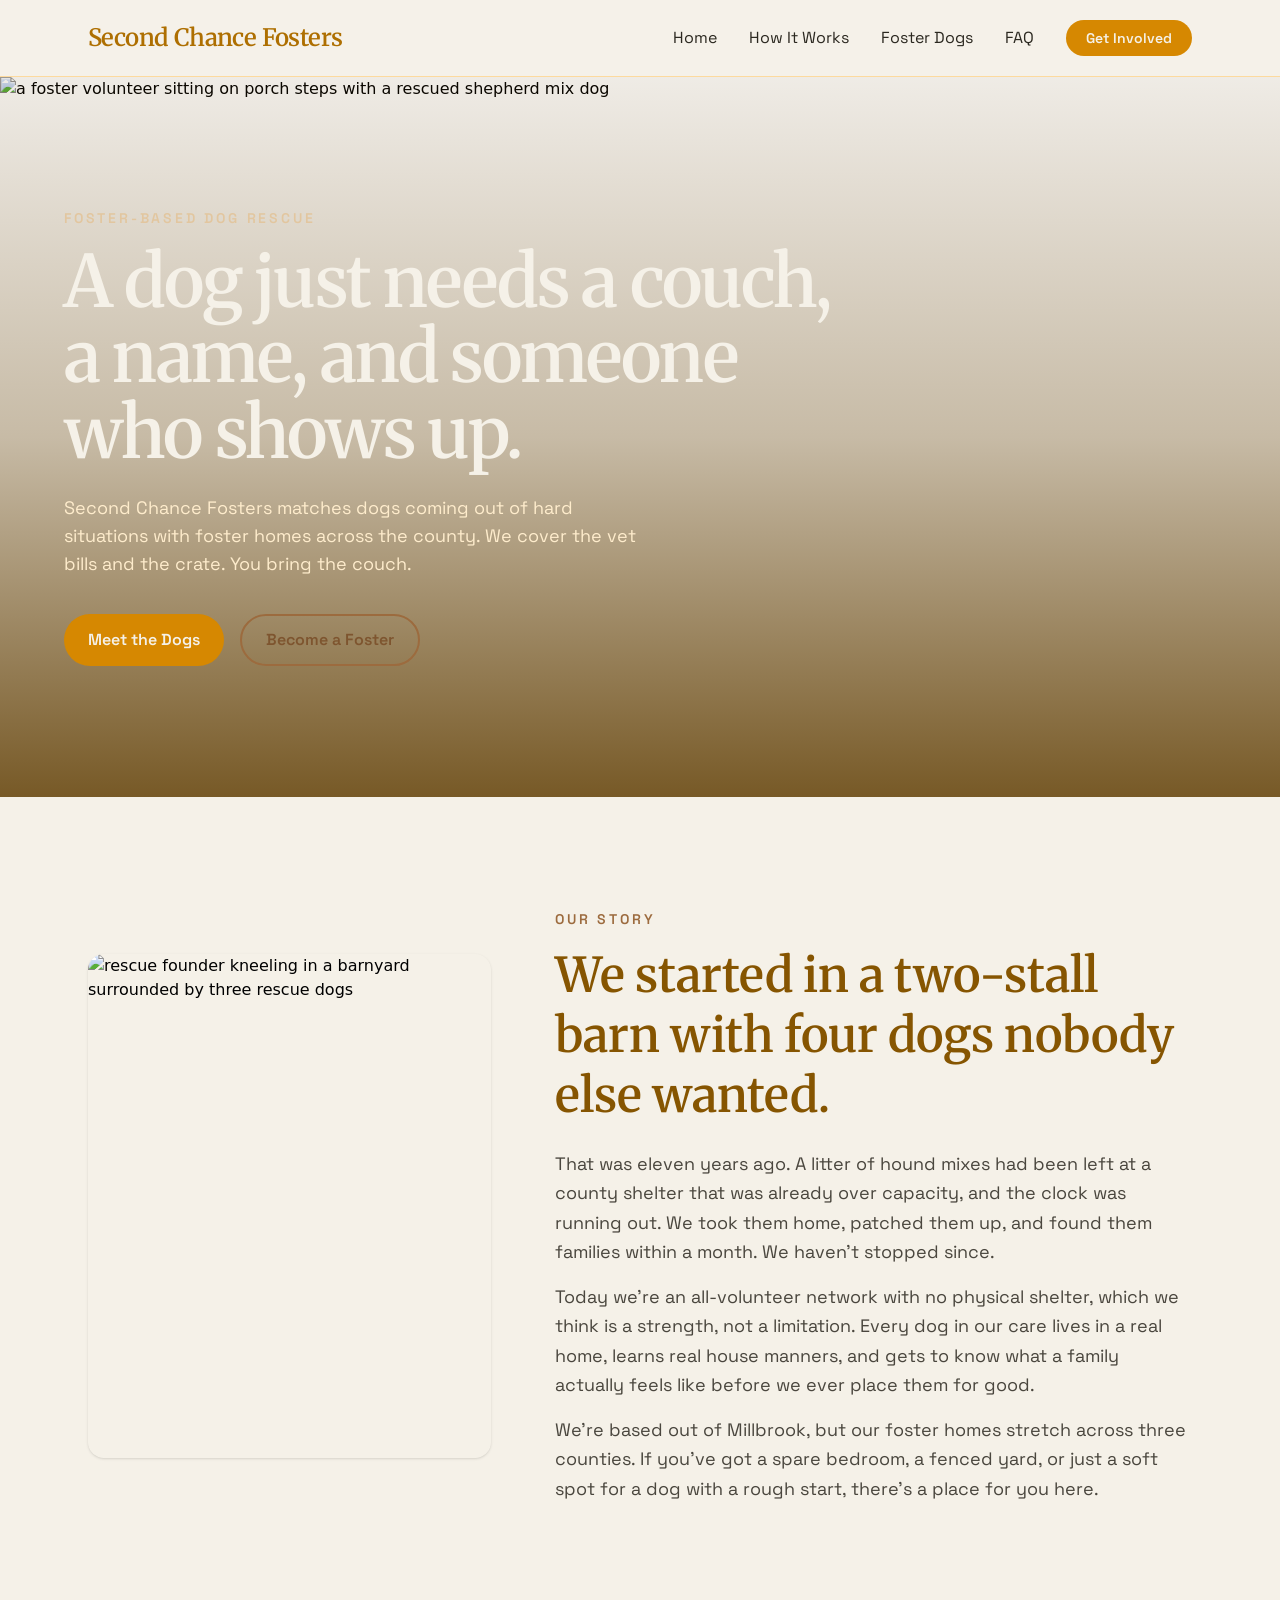
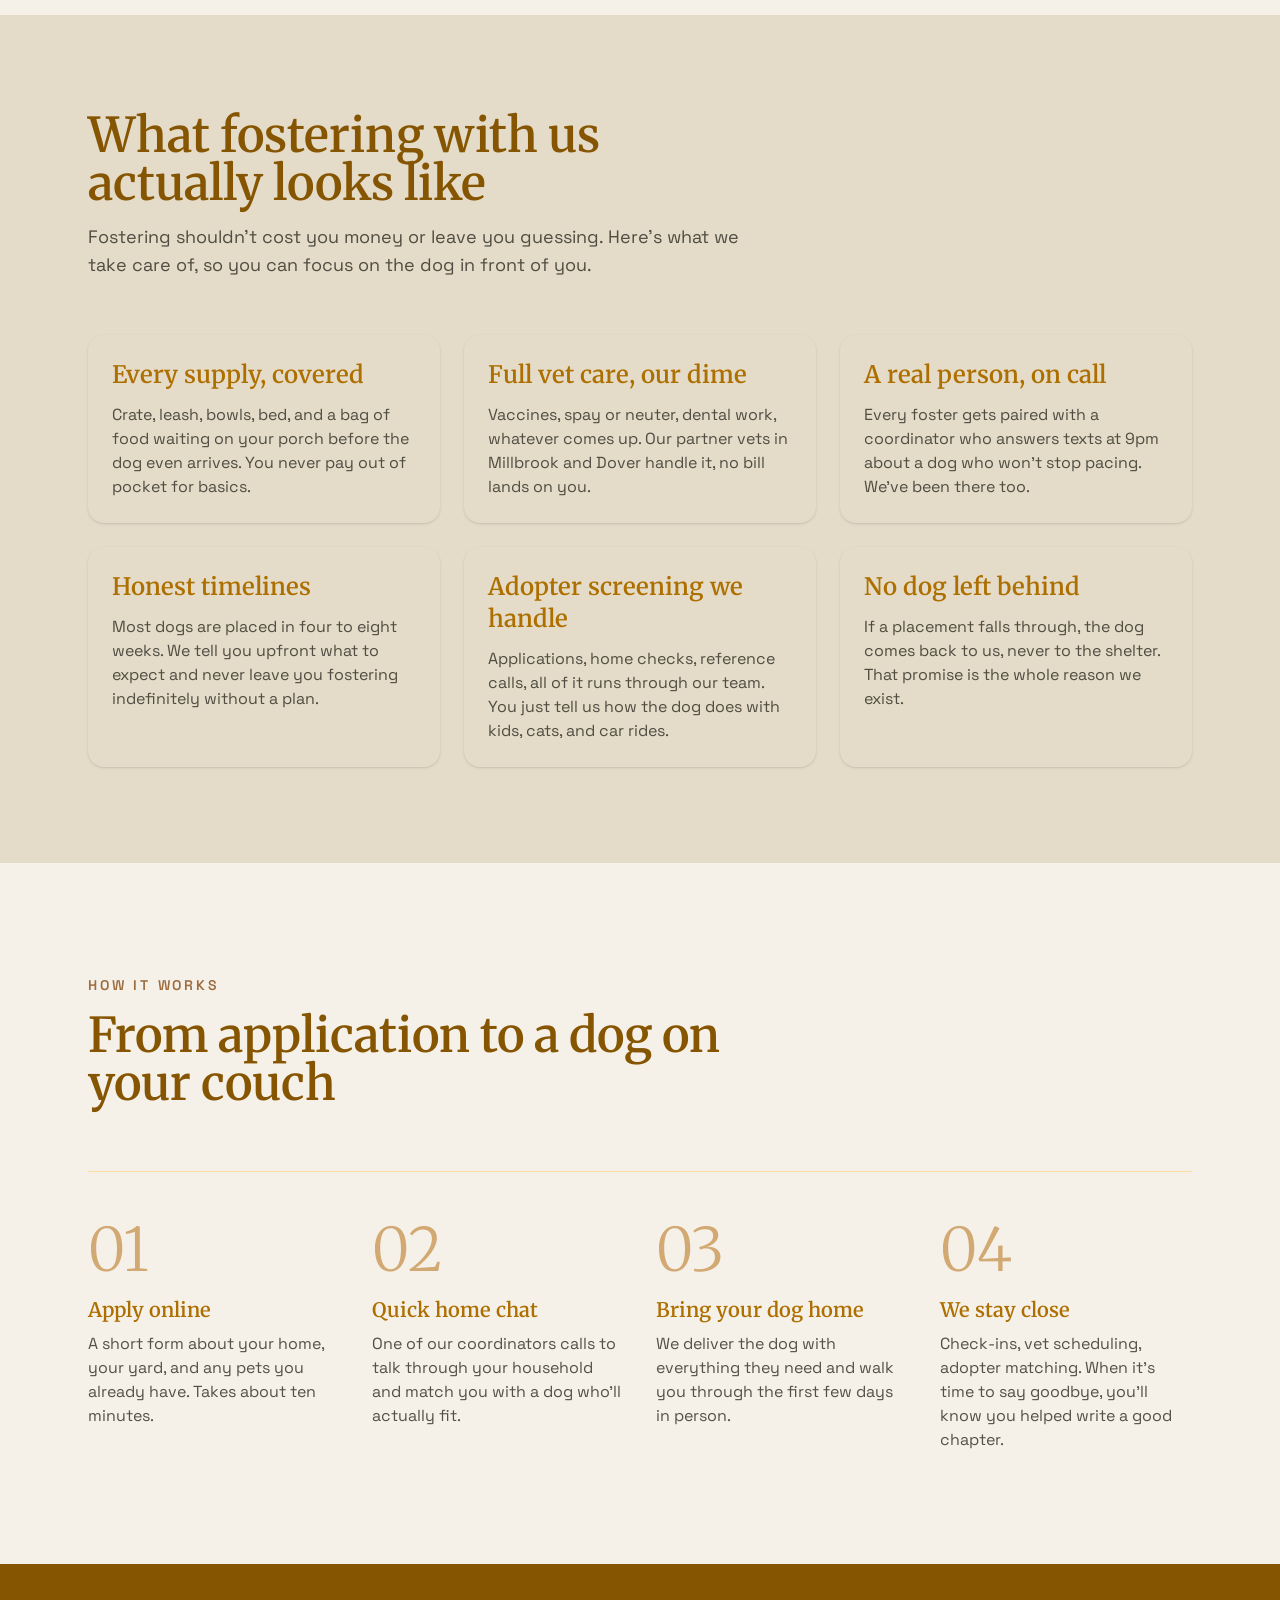
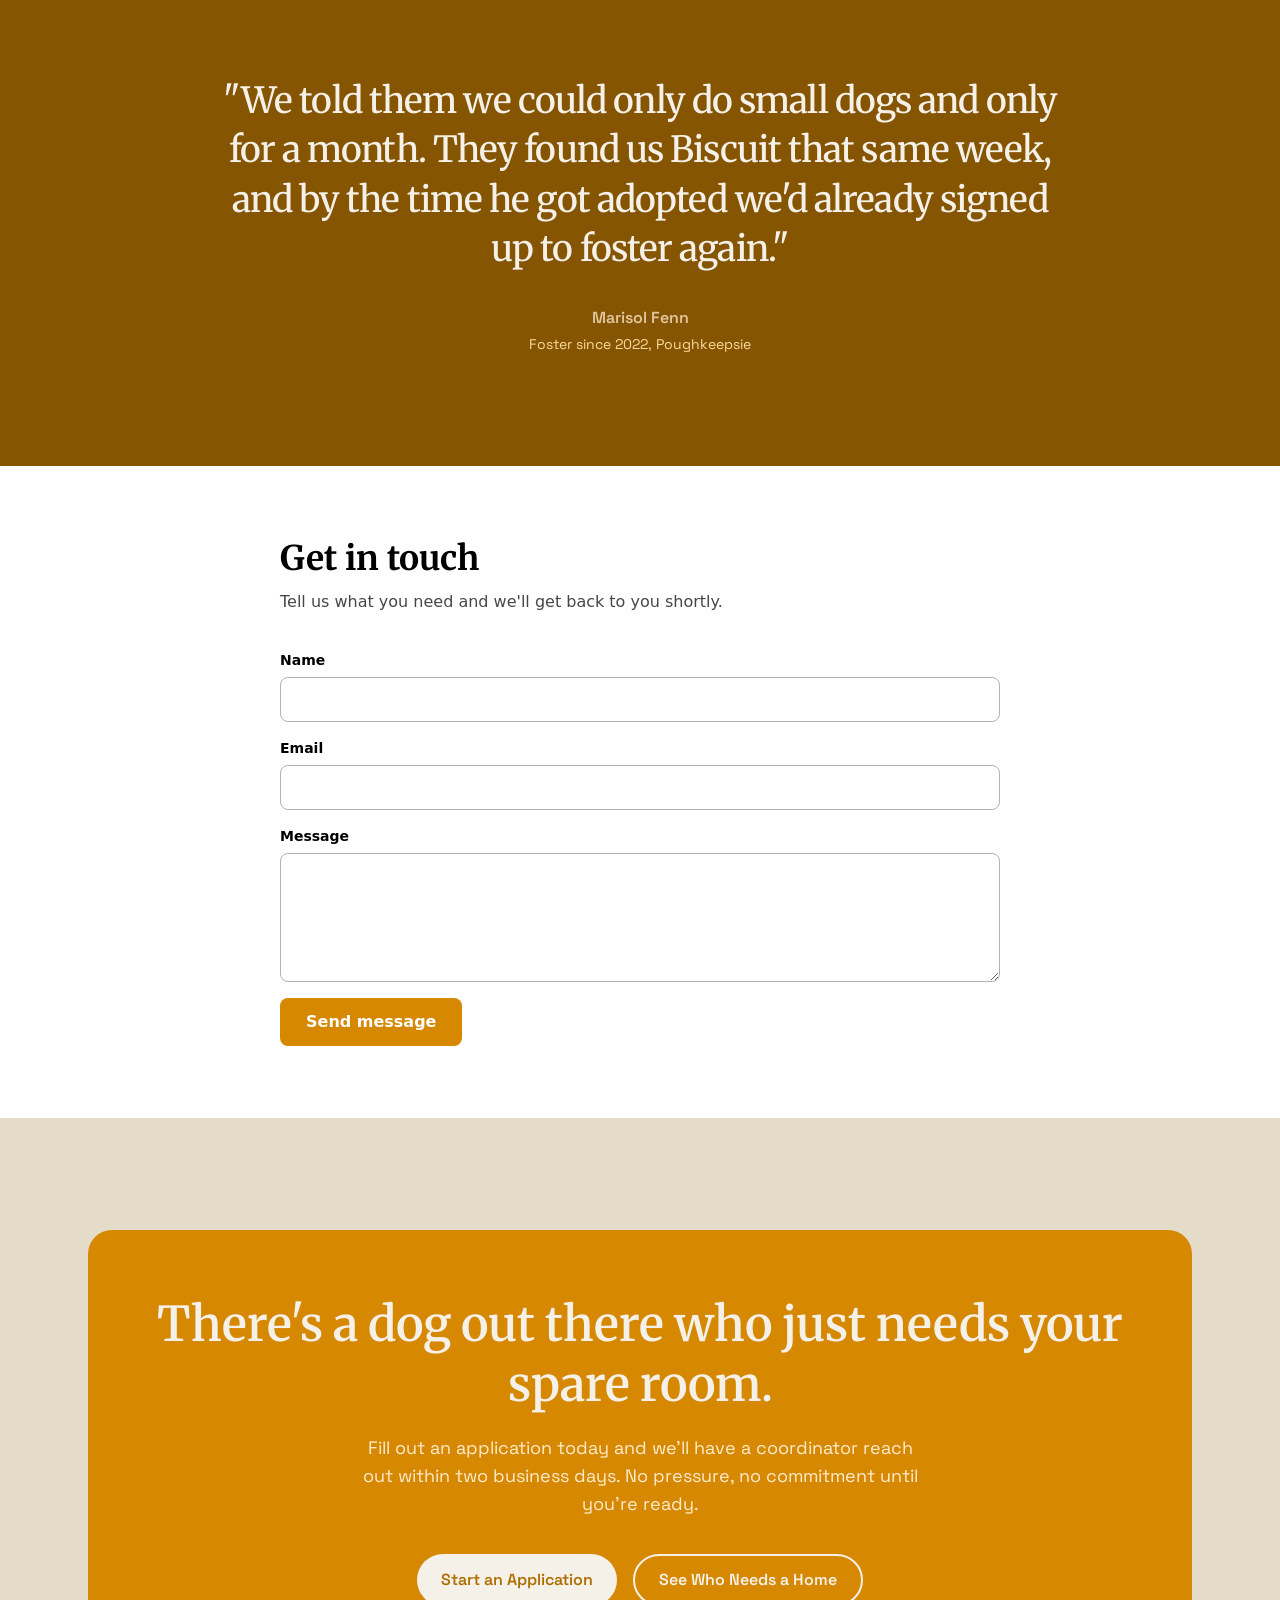
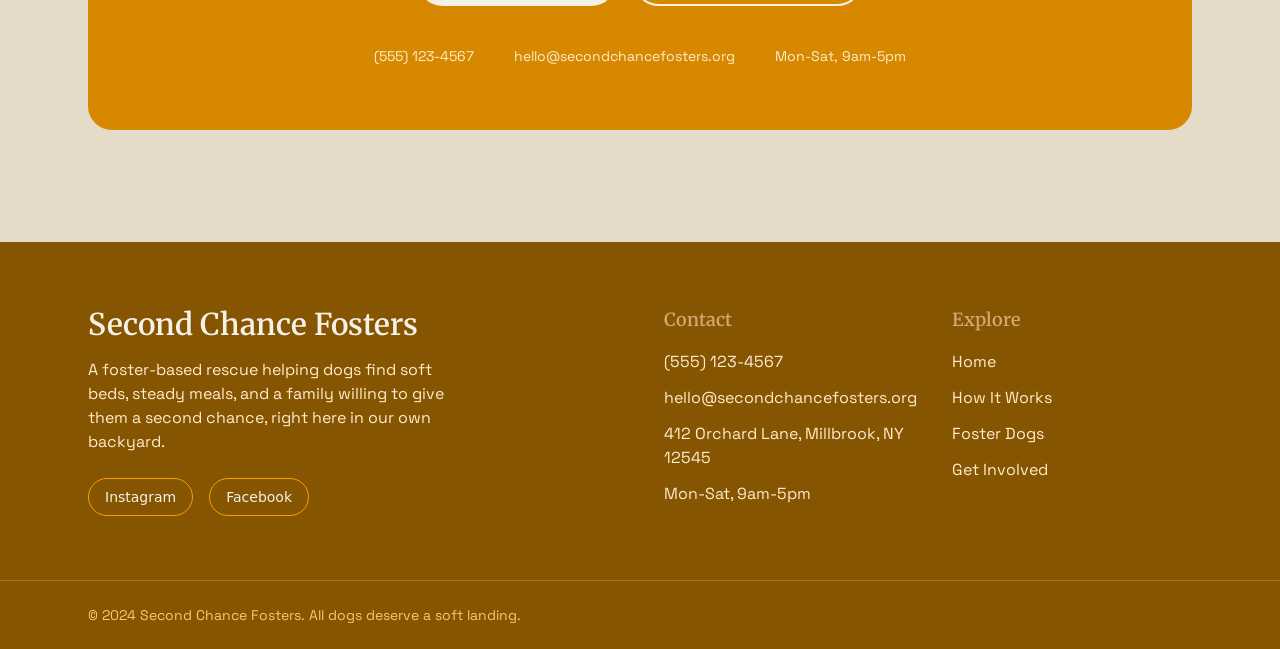
==== commit a6baa12d: "Add a contact-form section via the Tibly widget" ====
--- a/index.html
+++ b/index.html
@@ -194,6 +194,9 @@
   </div>
 </section>
 <!-- /block:testimonial -->
+<!-- block:contact-form -->
+<section data-block style="padding:72px 24px;font-family:inherit;color:inherit"><div style="max-width:720px;margin:0 auto"><h2 style="font-size:clamp(26px,3.5vw,34px);font-weight:700;line-height:1.2;margin:0 0 10px;font-family:var(--font-display, inherit)">Get in touch</h2><p style="margin:0 0 36px;opacity:0.72;font-size:16px;line-height:1.6">Tell us what you need and we'll get back to you shortly.</p><form method="POST" action="https://api.tibly.ai/api/public/site-forms"><input type="hidden" name="_page" value="/"><input type="text" name="_gotcha" tabindex="-1" autocomplete="off" aria-hidden="true" style="display:none"><label style="display:block;font-size:14px;font-weight:600">Name<input type="text" name="name" required style="display:block;width:100%;box-sizing:border-box;font:inherit;color:inherit;background:transparent;border:1px solid;border-color:color-mix(in srgb, currentColor 30%, transparent);border-radius:8px;padding:11px 12px;margin:6px 0 16px"></label><label style="display:block;font-size:14px;font-weight:600">Email<input type="email" name="email" required style="display:block;width:100%;box-sizing:border-box;font:inherit;color:inherit;background:transparent;border:1px solid;border-color:color-mix(in srgb, currentColor 30%, transparent);border-radius:8px;padding:11px 12px;margin:6px 0 16px"></label><label style="display:block;font-size:14px;font-weight:600">Message<textarea name="message" rows="5" required style="display:block;width:100%;box-sizing:border-box;font:inherit;color:inherit;background:transparent;border:1px solid;border-color:color-mix(in srgb, currentColor 30%, transparent);border-radius:8px;padding:11px 12px;margin:6px 0 16px;resize:vertical"></textarea></label><button type="submit" style="display:inline-block;font:inherit;font-weight:600;color:#fff;background:var(--color-brand-600, #111);border:none;border-radius:8px;padding:12px 26px;cursor:pointer">Send message</button></form></div></section>
+<!-- /block:contact-form -->
 <!-- block:visit-cta -->
 <section class="bg-surface" data-block="visit-cta">
   <div class="mx-auto max-w-6xl px-6 py-20 sm:py-28">
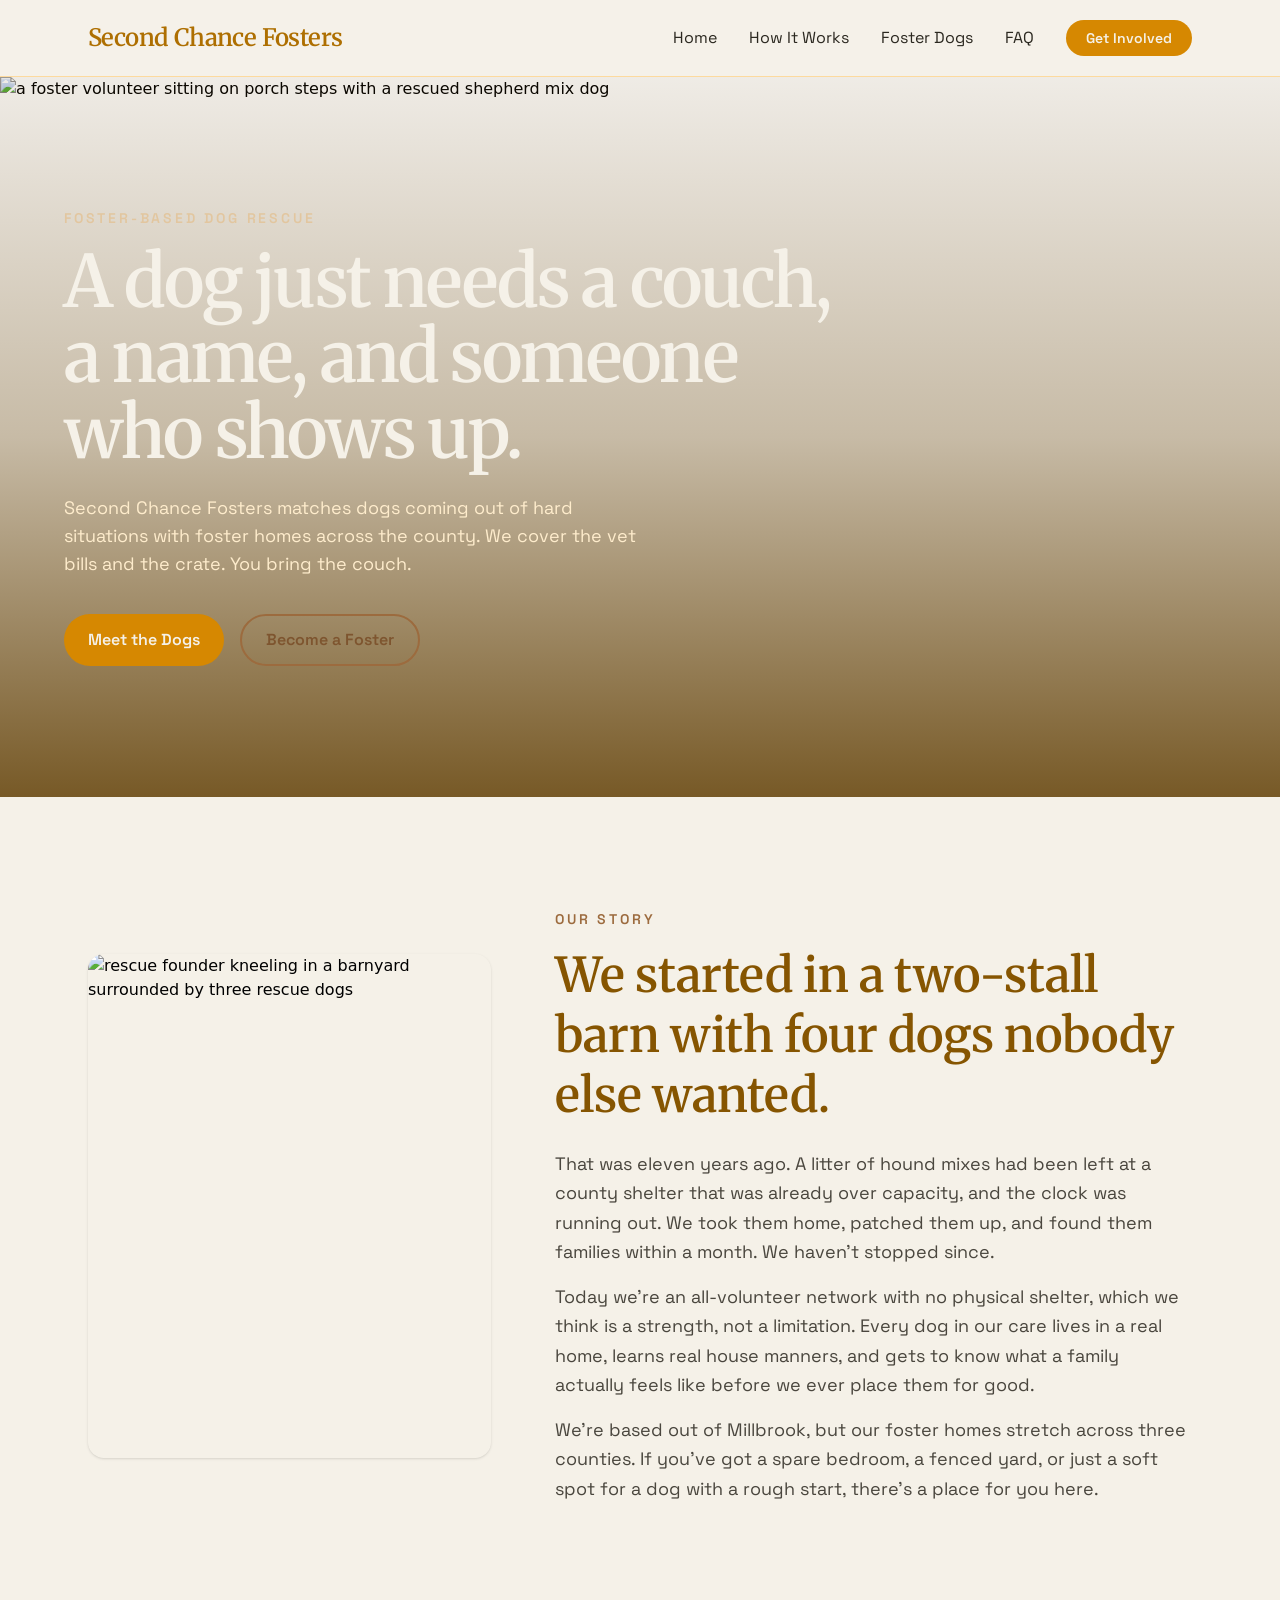
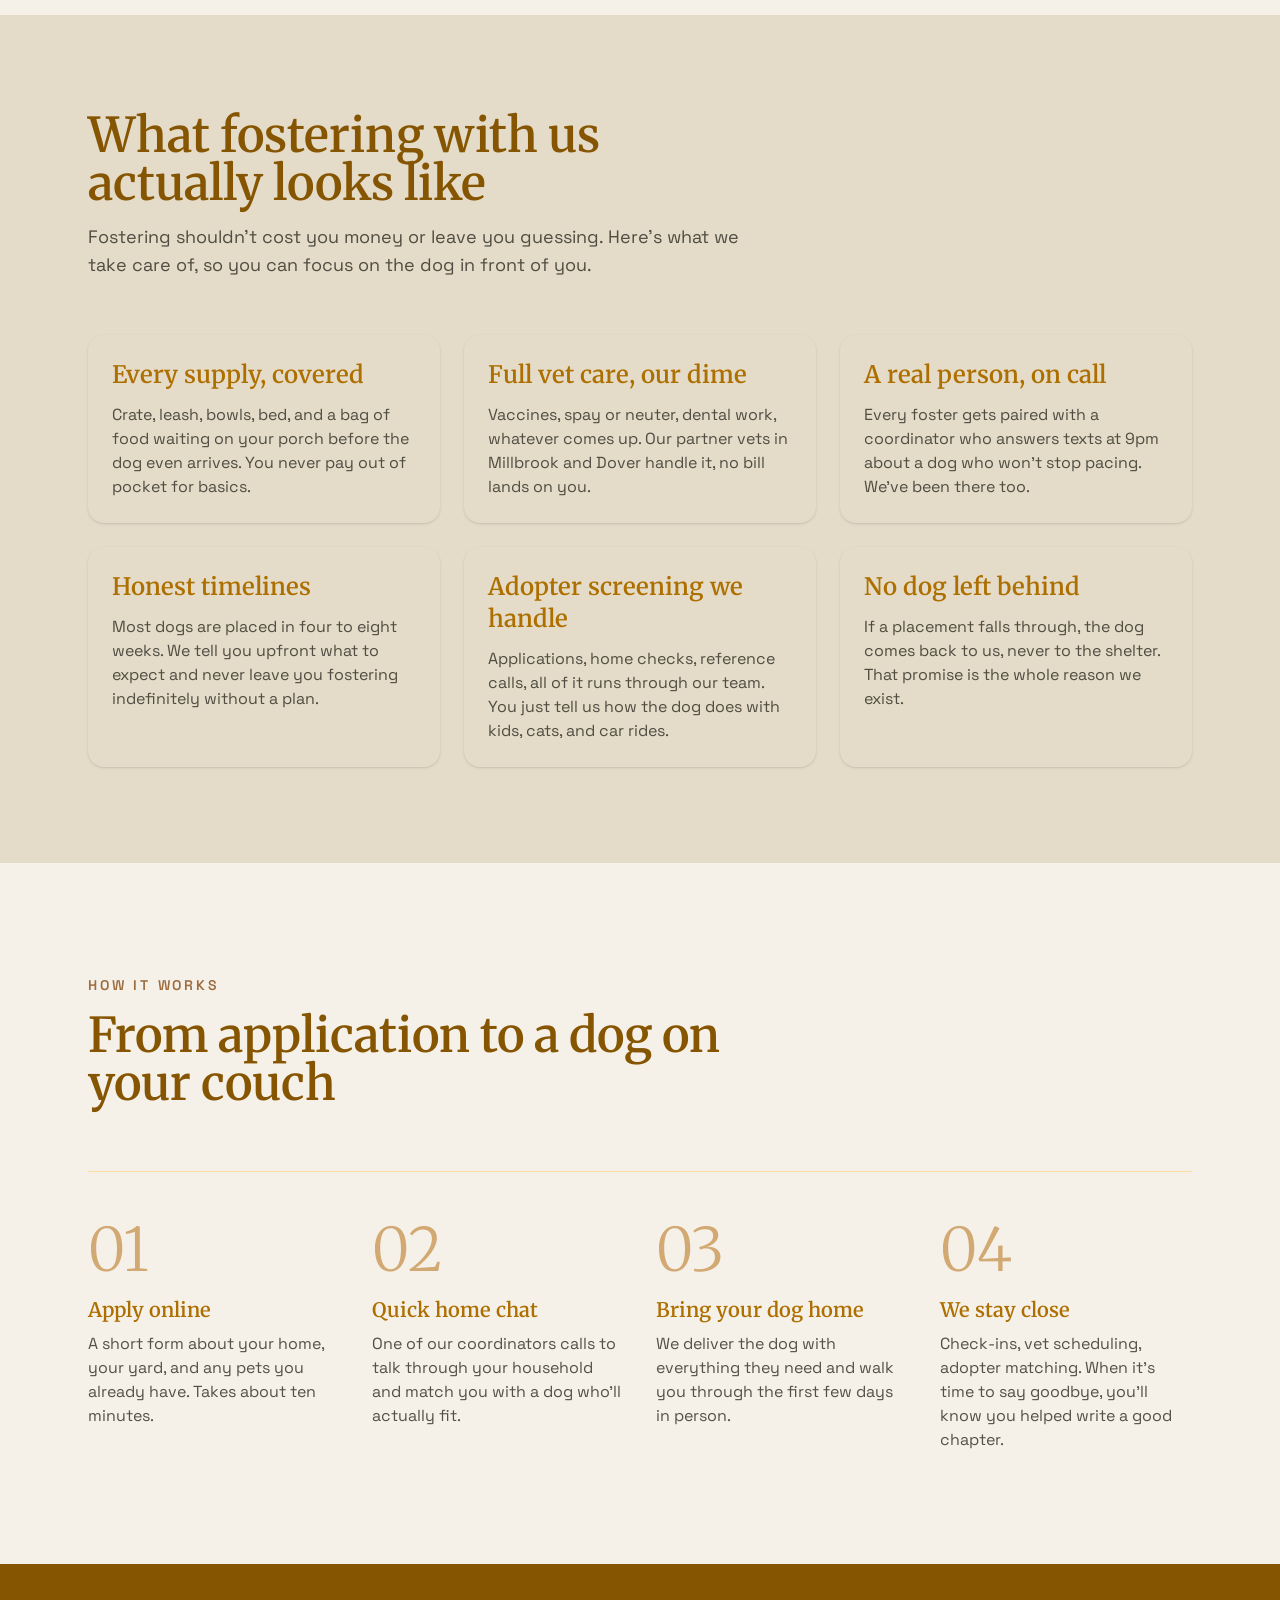
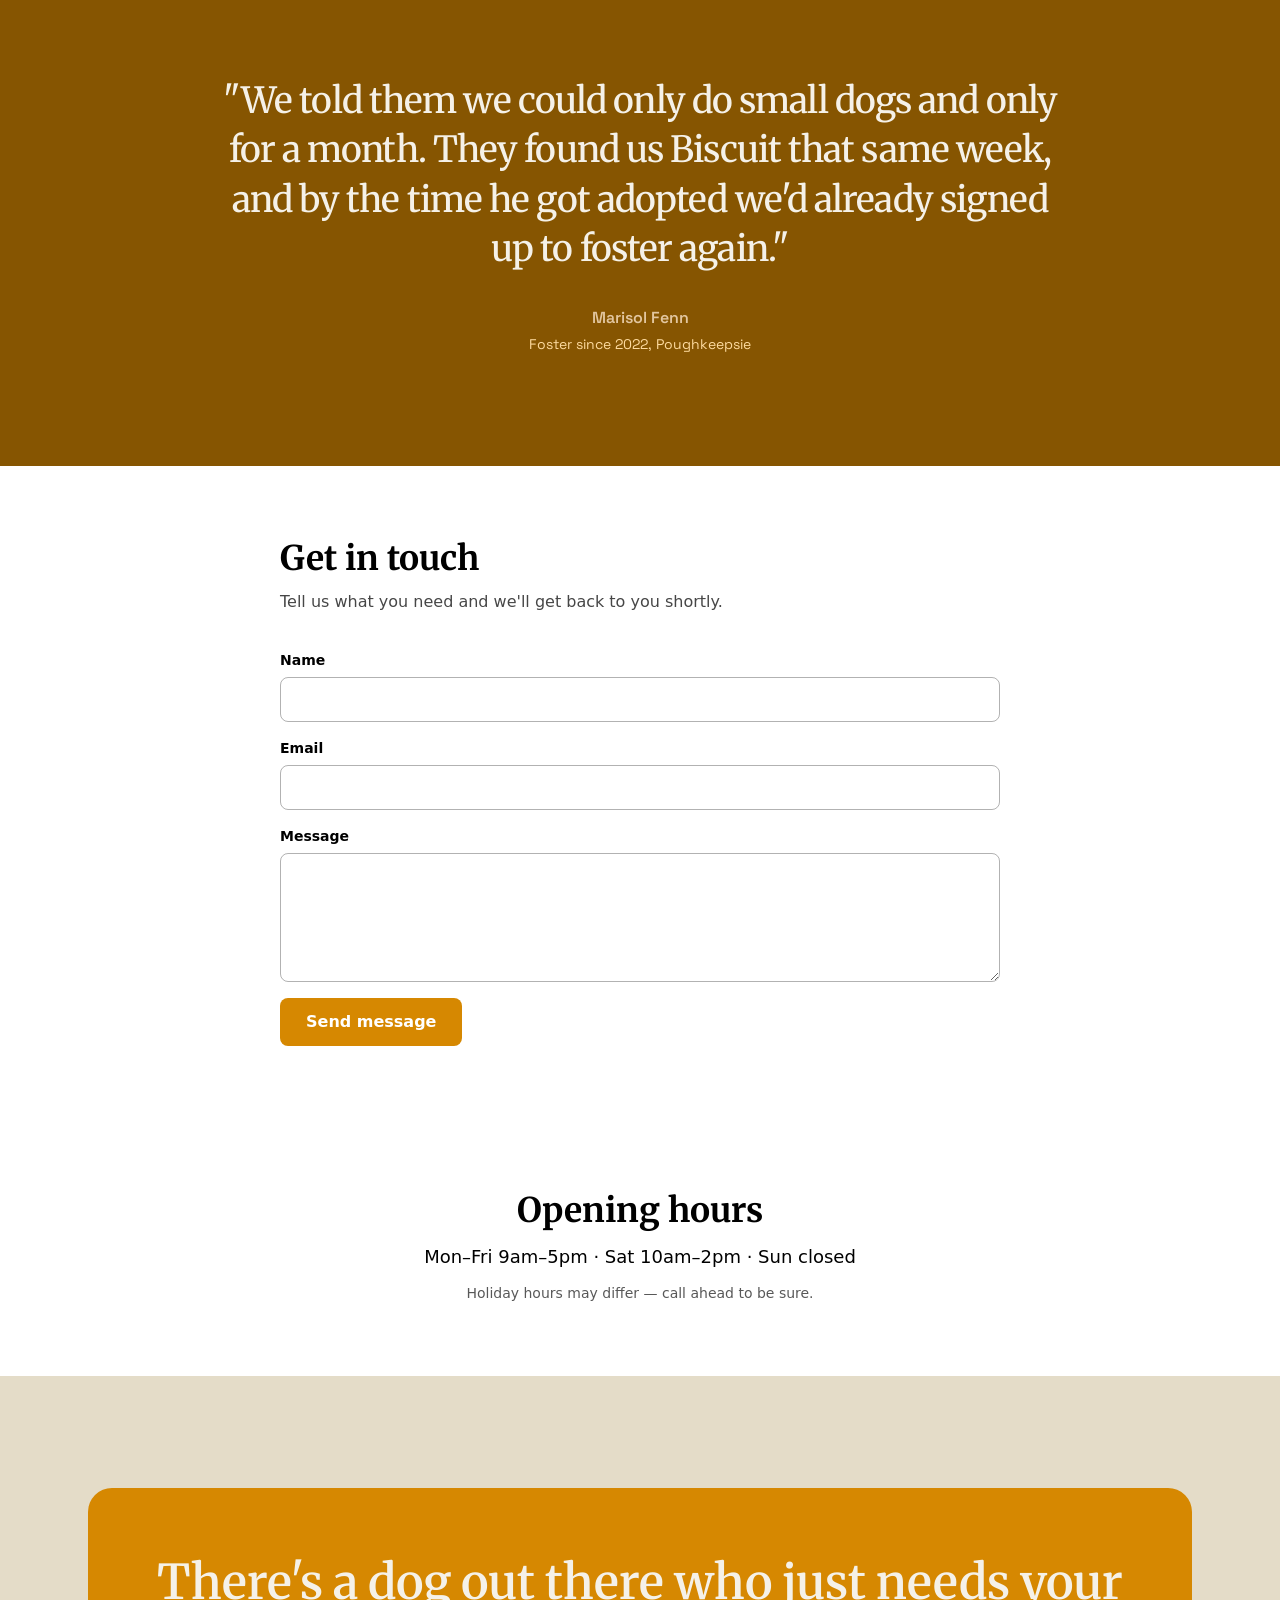
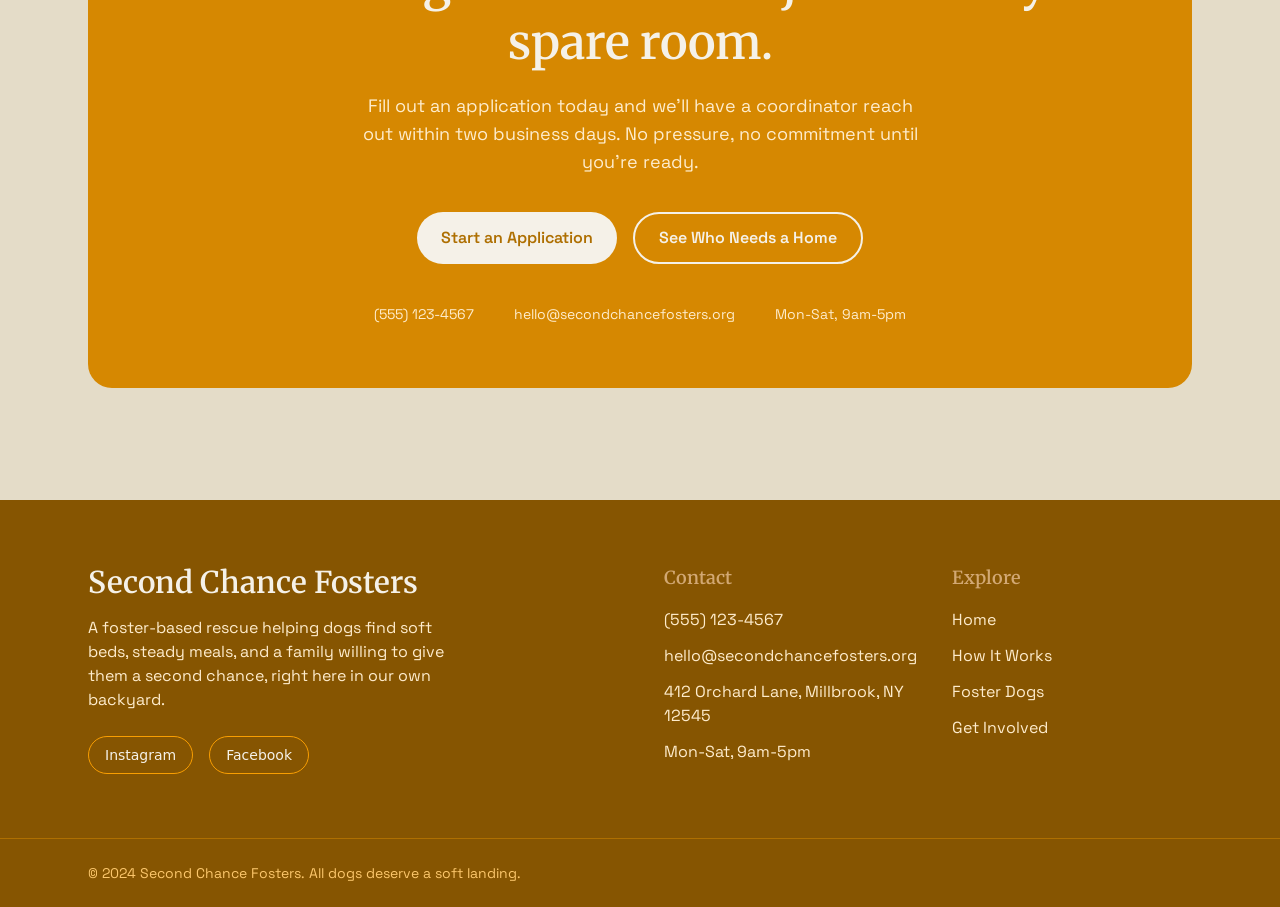
==== commit d7e9dbea: "Add a hours section via the Tibly widget" ====
--- a/index.html
+++ b/index.html
@@ -197,6 +197,9 @@
 <!-- block:contact-form -->
 <section data-block style="padding:72px 24px;font-family:inherit;color:inherit"><div style="max-width:720px;margin:0 auto"><h2 style="font-size:clamp(26px,3.5vw,34px);font-weight:700;line-height:1.2;margin:0 0 10px;font-family:var(--font-display, inherit)">Get in touch</h2><p style="margin:0 0 36px;opacity:0.72;font-size:16px;line-height:1.6">Tell us what you need and we'll get back to you shortly.</p><form method="POST" action="https://api.tibly.ai/api/public/site-forms"><input type="hidden" name="_page" value="/"><input type="text" name="_gotcha" tabindex="-1" autocomplete="off" aria-hidden="true" style="display:none"><label style="display:block;font-size:14px;font-weight:600">Name<input type="text" name="name" required style="display:block;width:100%;box-sizing:border-box;font:inherit;color:inherit;background:transparent;border:1px solid;border-color:color-mix(in srgb, currentColor 30%, transparent);border-radius:8px;padding:11px 12px;margin:6px 0 16px"></label><label style="display:block;font-size:14px;font-weight:600">Email<input type="email" name="email" required style="display:block;width:100%;box-sizing:border-box;font:inherit;color:inherit;background:transparent;border:1px solid;border-color:color-mix(in srgb, currentColor 30%, transparent);border-radius:8px;padding:11px 12px;margin:6px 0 16px"></label><label style="display:block;font-size:14px;font-weight:600">Message<textarea name="message" rows="5" required style="display:block;width:100%;box-sizing:border-box;font:inherit;color:inherit;background:transparent;border:1px solid;border-color:color-mix(in srgb, currentColor 30%, transparent);border-radius:8px;padding:11px 12px;margin:6px 0 16px;resize:vertical"></textarea></label><button type="submit" style="display:inline-block;font:inherit;font-weight:600;color:#fff;background:var(--color-brand-600, #111);border:none;border-radius:8px;padding:12px 26px;cursor:pointer">Send message</button></form></div></section>
 <!-- /block:contact-form -->
+<!-- block:hours -->
+<section data-block style="padding:72px 24px;font-family:inherit;color:inherit;text-align:center"><div style="max-width:720px;margin:0 auto"><h2 style="font-size:clamp(26px,3.5vw,34px);font-weight:700;line-height:1.2;margin:0 0 10px;font-family:var(--font-display, inherit)">Opening hours</h2><p data-tibly-field="hours" style="font-size:18px;line-height:1.8;margin:0 0 10px">Mon–Fri 9am–5pm · Sat 10am–2pm · Sun closed</p><p style="margin:0;opacity:0.65;font-size:14px">Holiday hours may differ — call ahead to be sure.</p></div></section>
+<!-- /block:hours -->
 <!-- block:visit-cta -->
 <section class="bg-surface" data-block="visit-cta">
   <div class="mx-auto max-w-6xl px-6 py-20 sm:py-28">
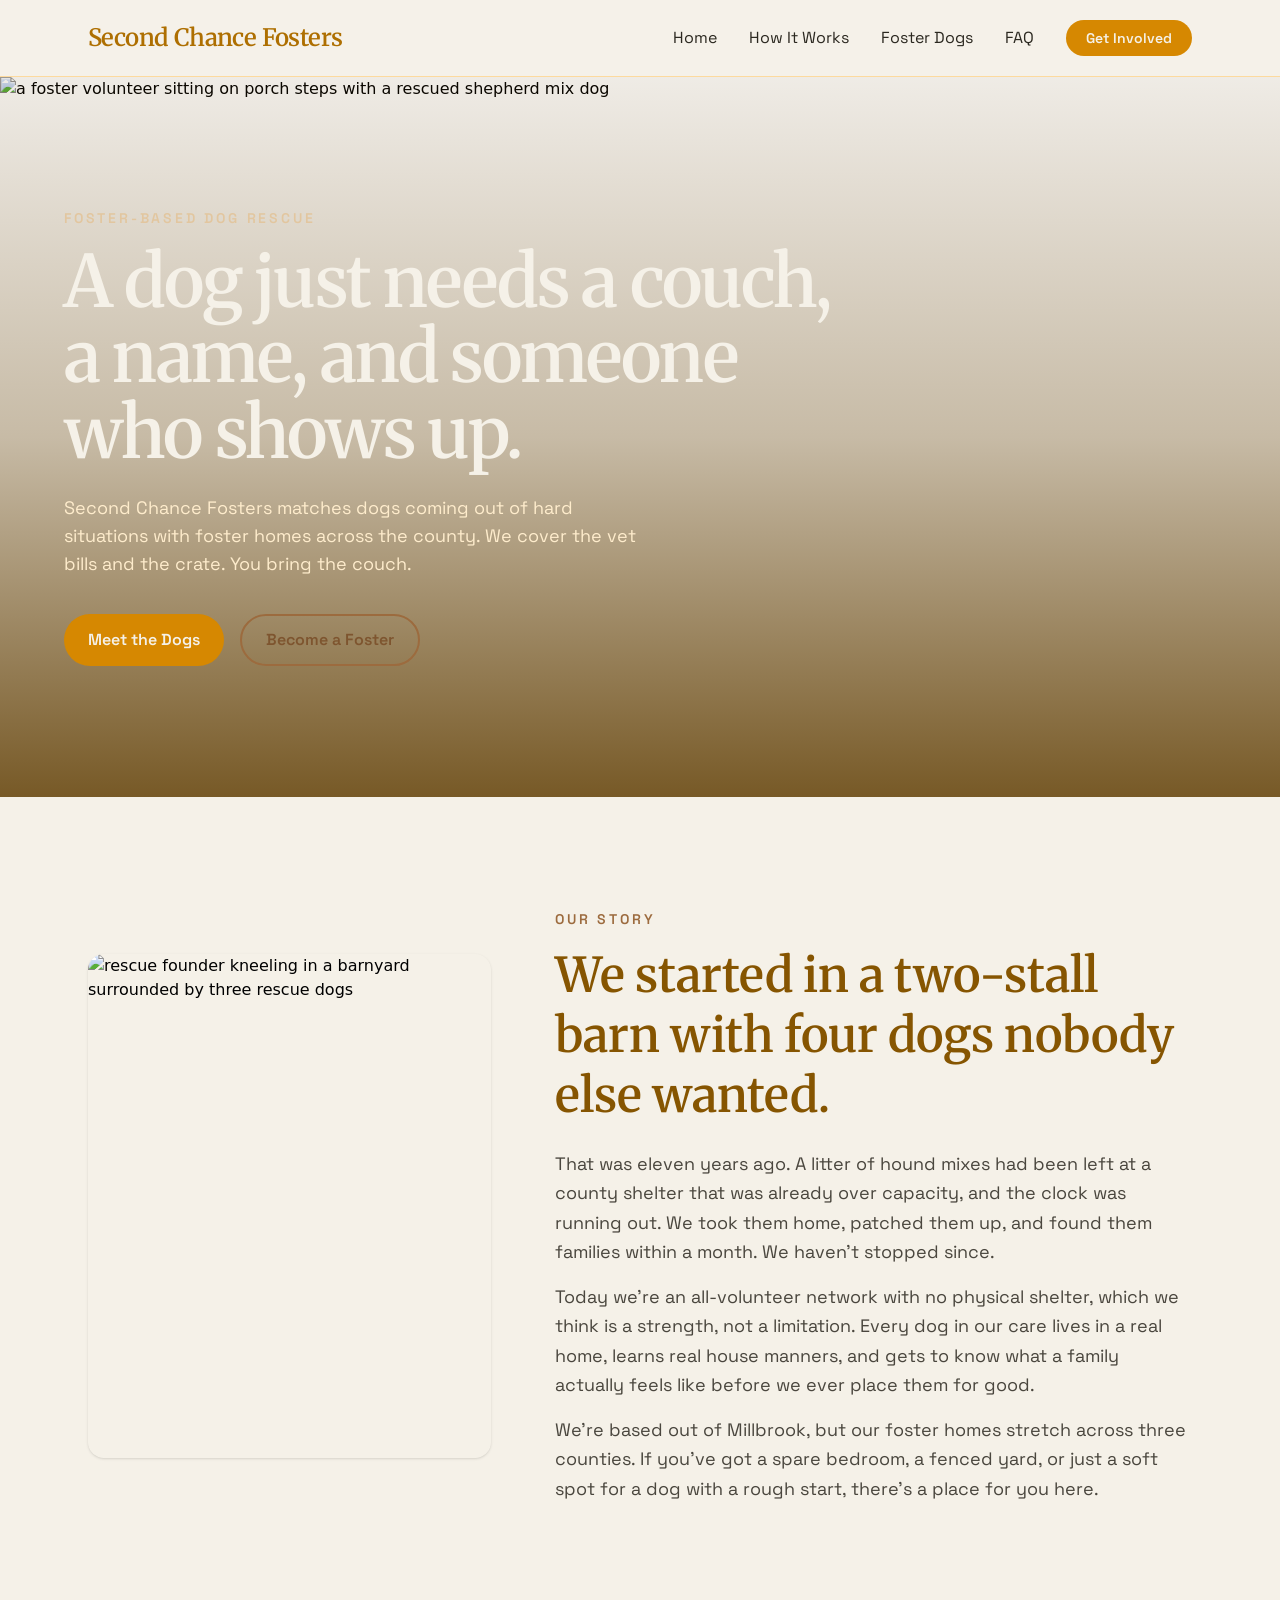
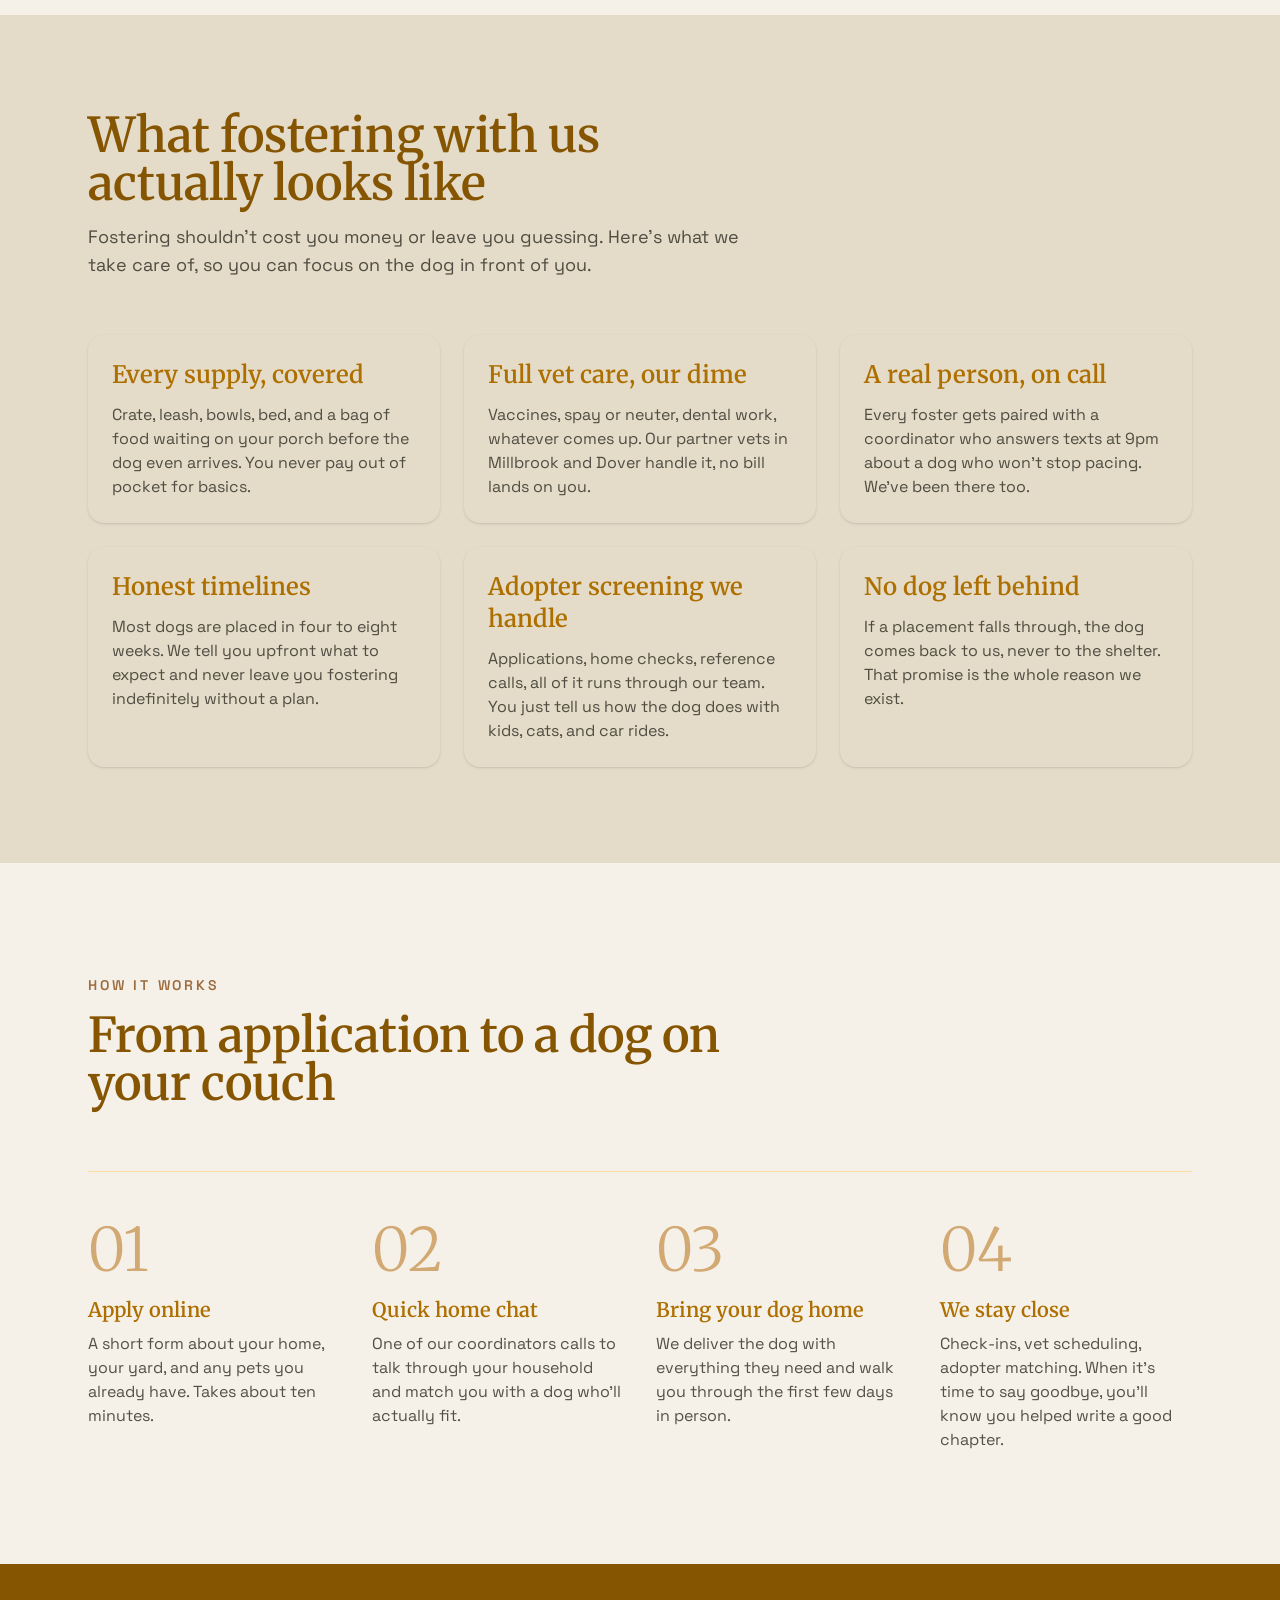
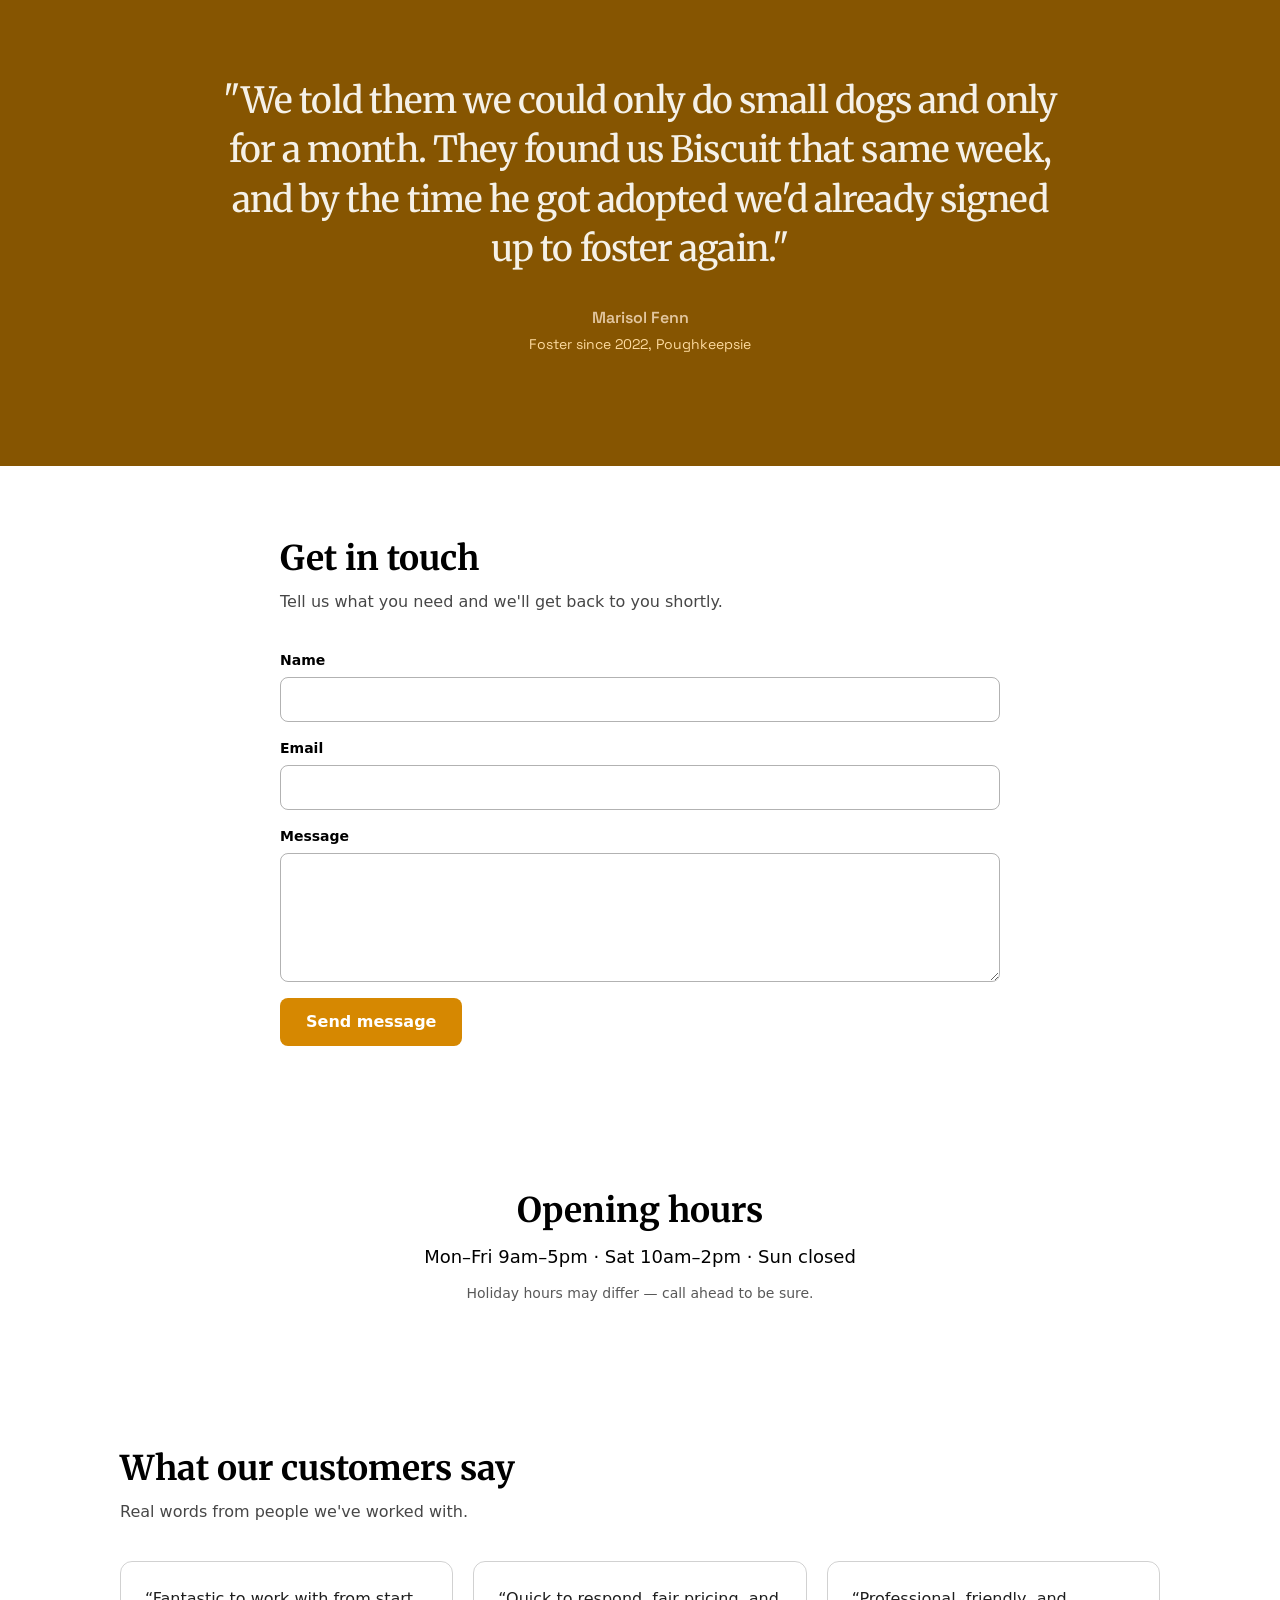
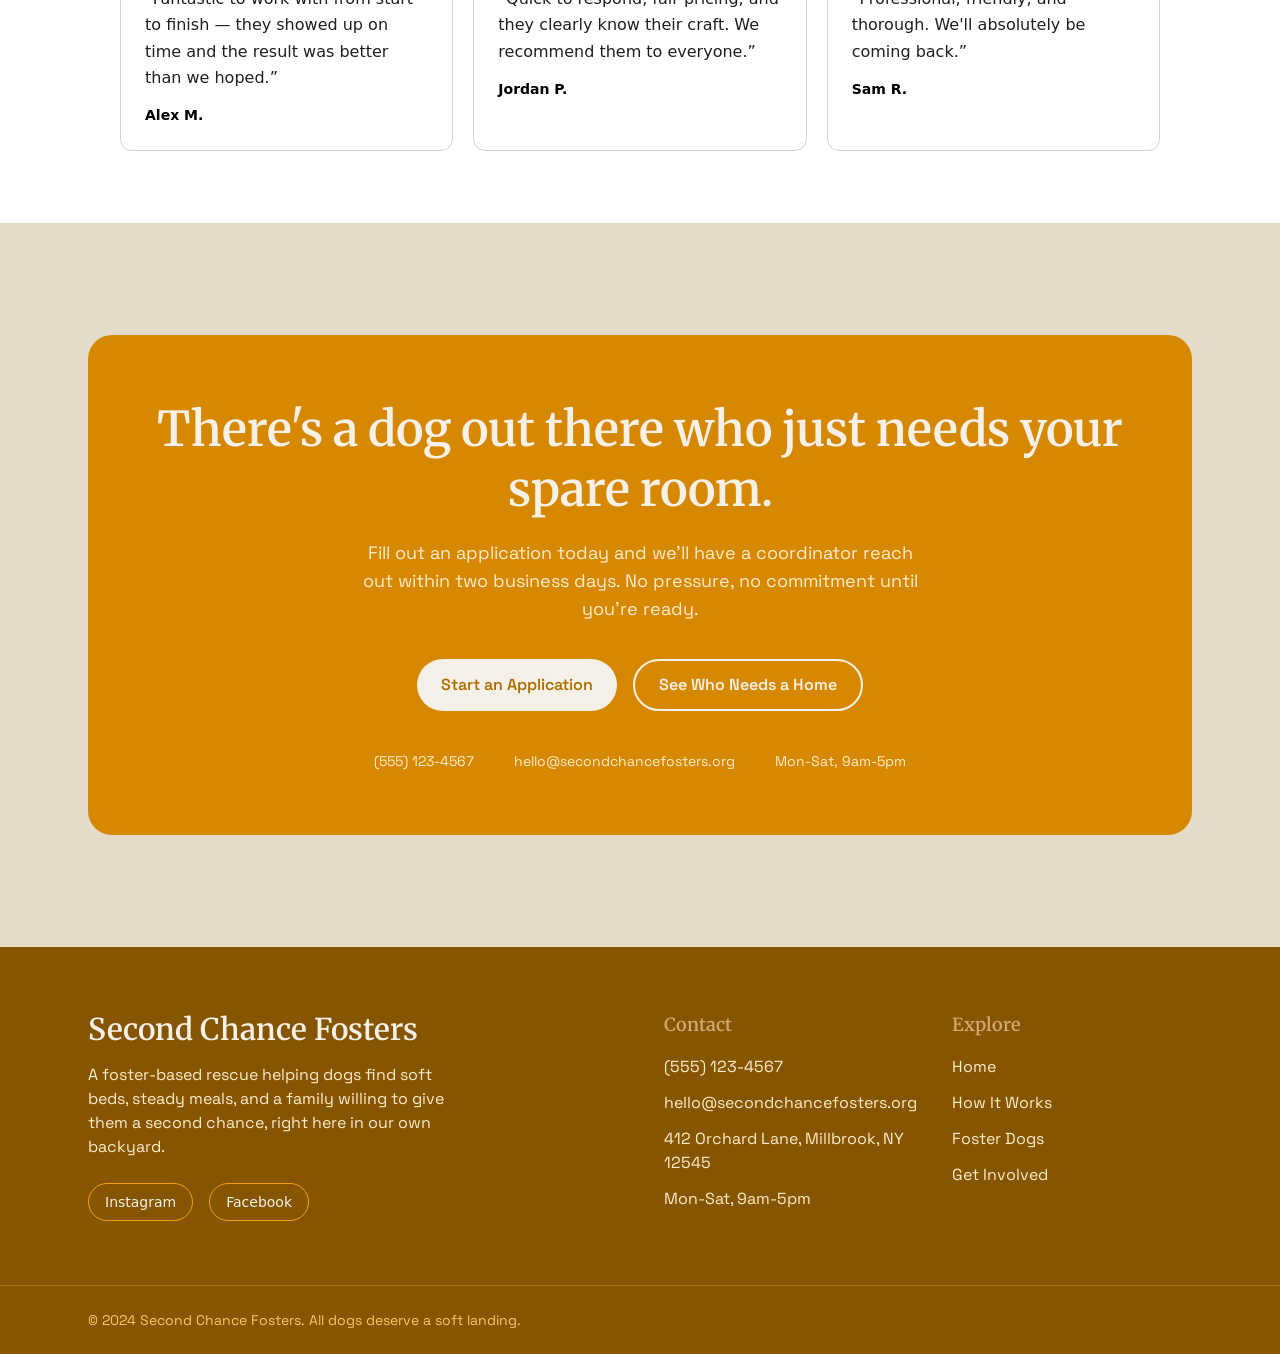
==== commit e76dc160: "Add a testimonials section via the Tibly widget" ====
--- a/index.html
+++ b/index.html
@@ -200,6 +200,9 @@
 <!-- block:hours -->
 <section data-block style="padding:72px 24px;font-family:inherit;color:inherit;text-align:center"><div style="max-width:720px;margin:0 auto"><h2 style="font-size:clamp(26px,3.5vw,34px);font-weight:700;line-height:1.2;margin:0 0 10px;font-family:var(--font-display, inherit)">Opening hours</h2><p data-tibly-field="hours" style="font-size:18px;line-height:1.8;margin:0 0 10px">Mon–Fri 9am–5pm · Sat 10am–2pm · Sun closed</p><p style="margin:0;opacity:0.65;font-size:14px">Holiday hours may differ — call ahead to be sure.</p></div></section>
 <!-- /block:hours -->
+<!-- block:testimonials -->
+<section data-block style="padding:72px 24px;font-family:inherit;color:inherit"><div style="max-width:1040px;margin:0 auto"><h2 style="font-size:clamp(26px,3.5vw,34px);font-weight:700;line-height:1.2;margin:0 0 10px;font-family:var(--font-display, inherit)">What our customers say</h2><p style="margin:0 0 36px;opacity:0.72;font-size:16px;line-height:1.6">Real words from people we've worked with.</p><div style="display:grid;grid-template-columns:repeat(auto-fit,minmax(240px,1fr));gap:20px"><figure style="border:1px solid;border-color:color-mix(in srgb, currentColor 18%, transparent);border-radius:12px;padding:24px;margin:0"><blockquote style="margin:0 0 14px;font-size:16px;line-height:1.65;opacity:0.88">“Fantastic to work with from start to finish — they showed up on time and the result was better than we hoped.”</blockquote><figcaption style="font-weight:600;font-size:14px">Alex M.</figcaption></figure><figure style="border:1px solid;border-color:color-mix(in srgb, currentColor 18%, transparent);border-radius:12px;padding:24px;margin:0"><blockquote style="margin:0 0 14px;font-size:16px;line-height:1.65;opacity:0.88">“Quick to respond, fair pricing, and they clearly know their craft. We recommend them to everyone.”</blockquote><figcaption style="font-weight:600;font-size:14px">Jordan P.</figcaption></figure><figure style="border:1px solid;border-color:color-mix(in srgb, currentColor 18%, transparent);border-radius:12px;padding:24px;margin:0"><blockquote style="margin:0 0 14px;font-size:16px;line-height:1.65;opacity:0.88">“Professional, friendly, and thorough. We'll absolutely be coming back.”</blockquote><figcaption style="font-weight:600;font-size:14px">Sam R.</figcaption></figure></div></div></section>
+<!-- /block:testimonials -->
 <!-- block:visit-cta -->
 <section class="bg-surface" data-block="visit-cta">
   <div class="mx-auto max-w-6xl px-6 py-20 sm:py-28">
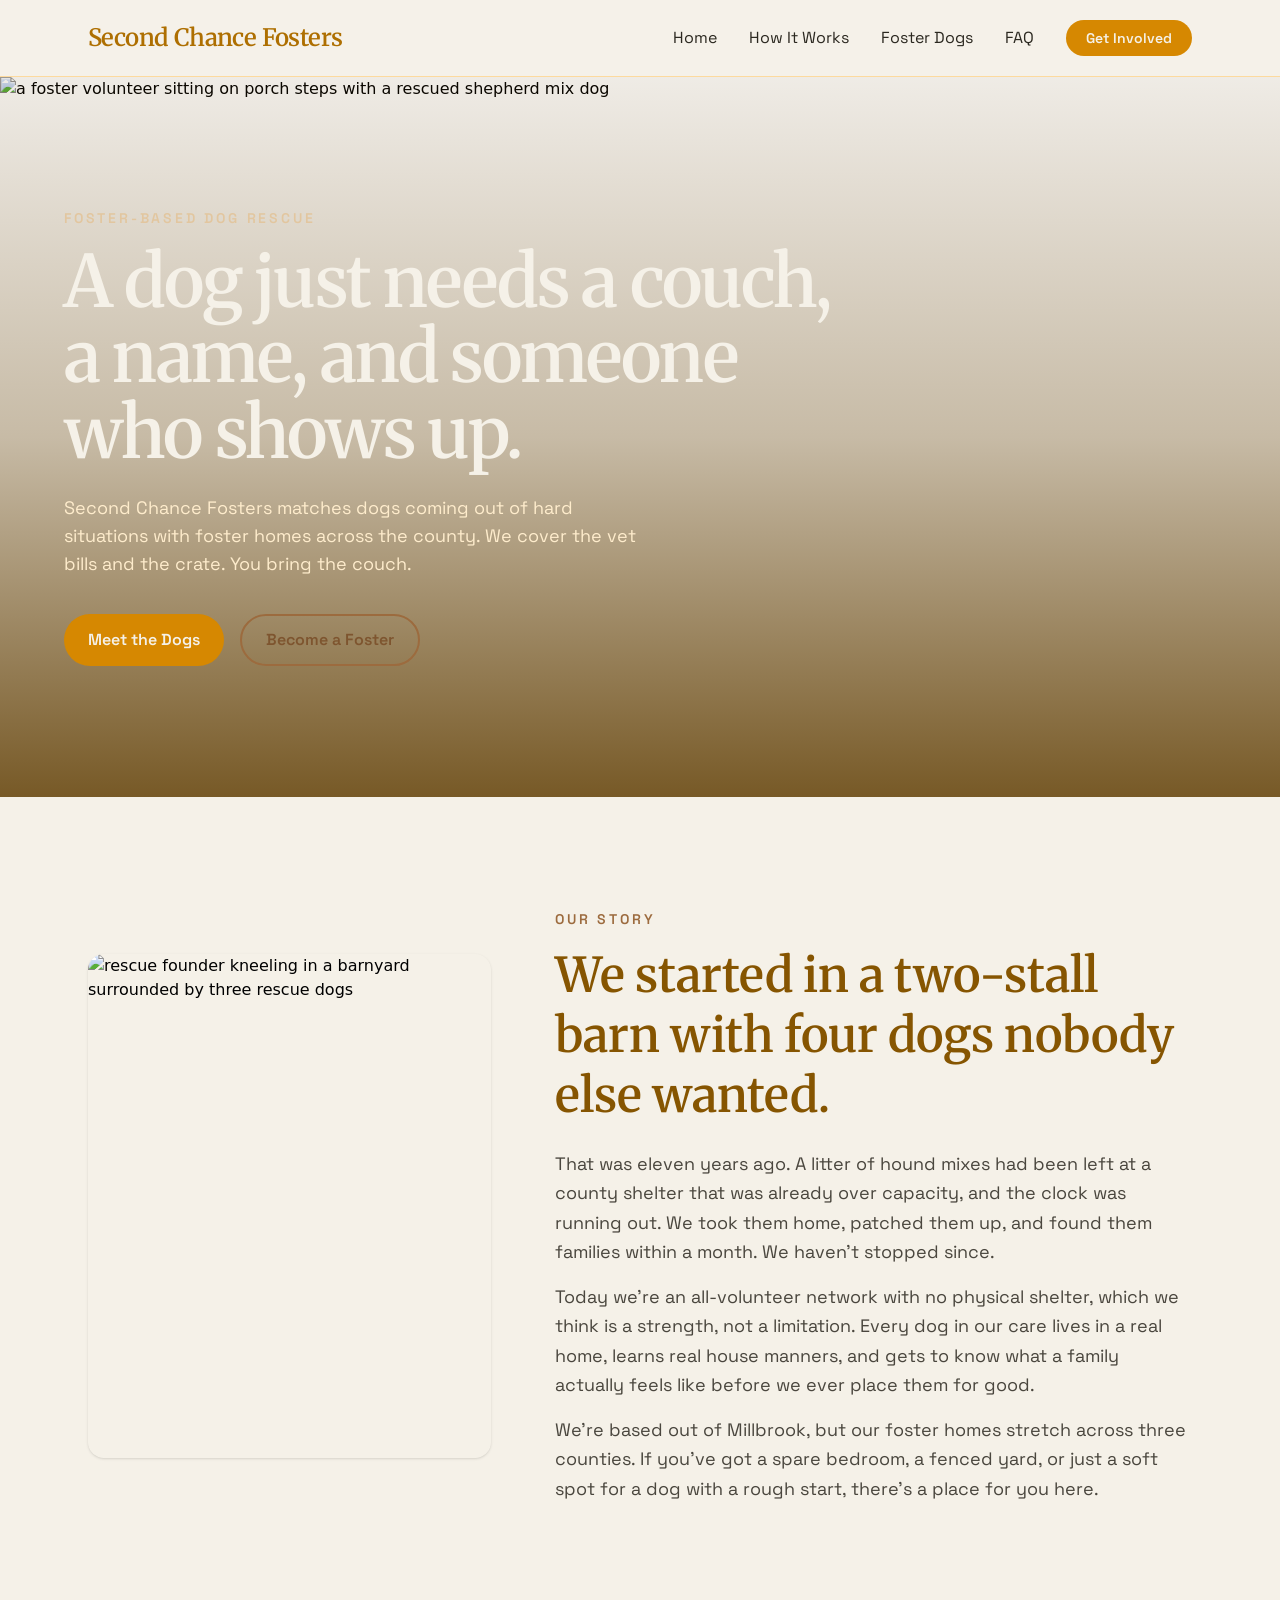
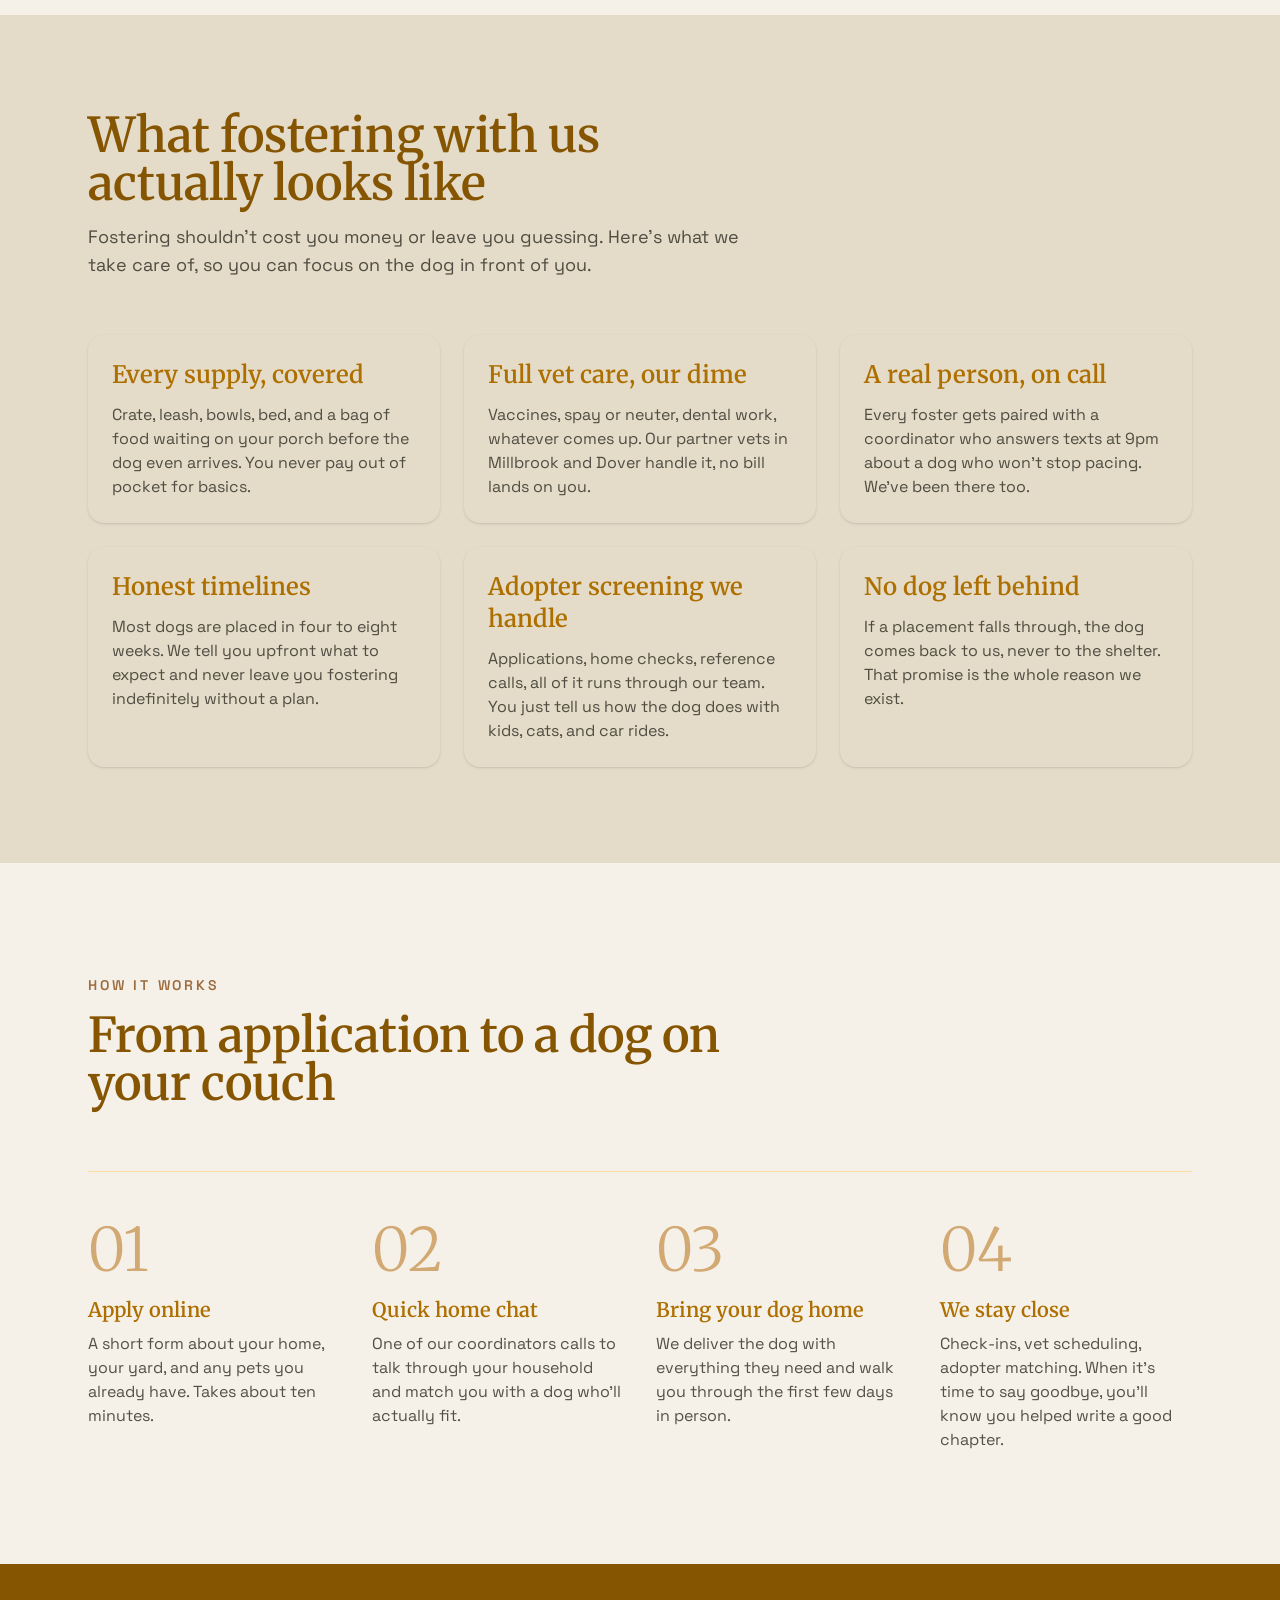
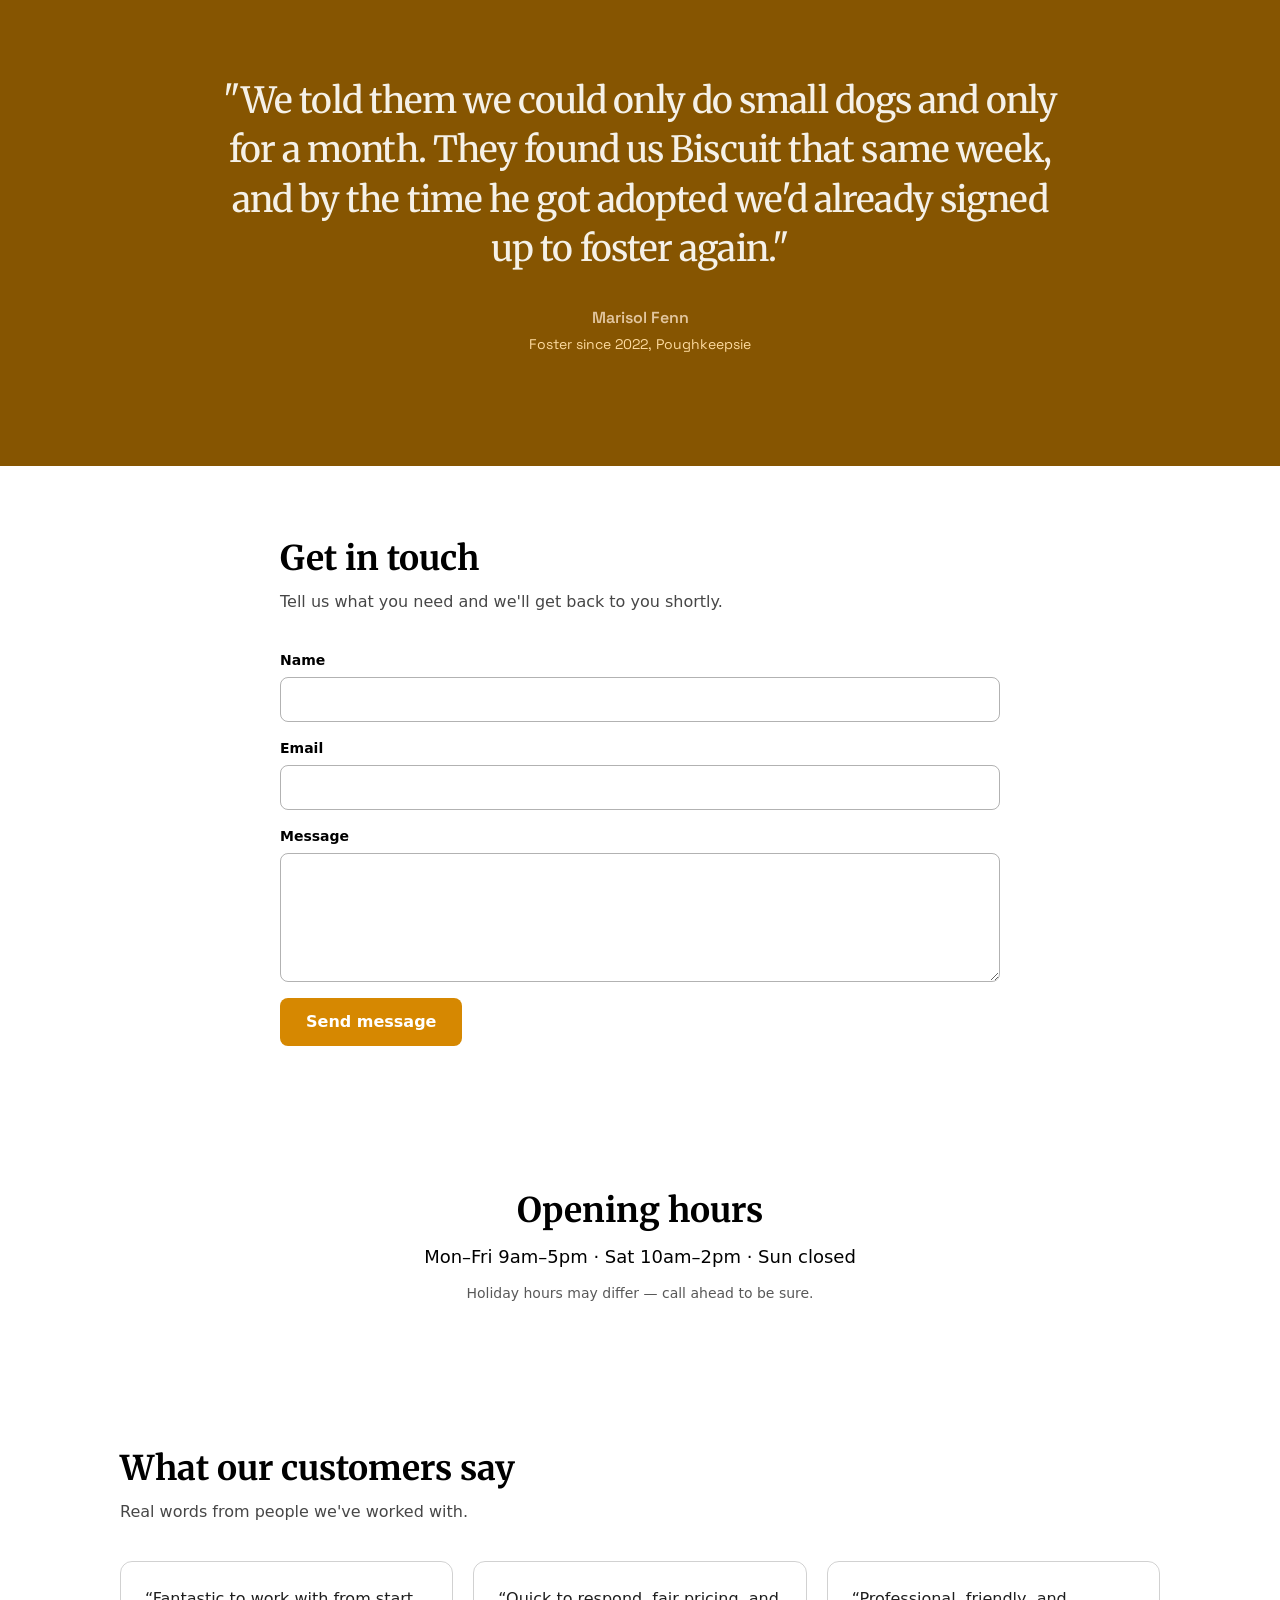
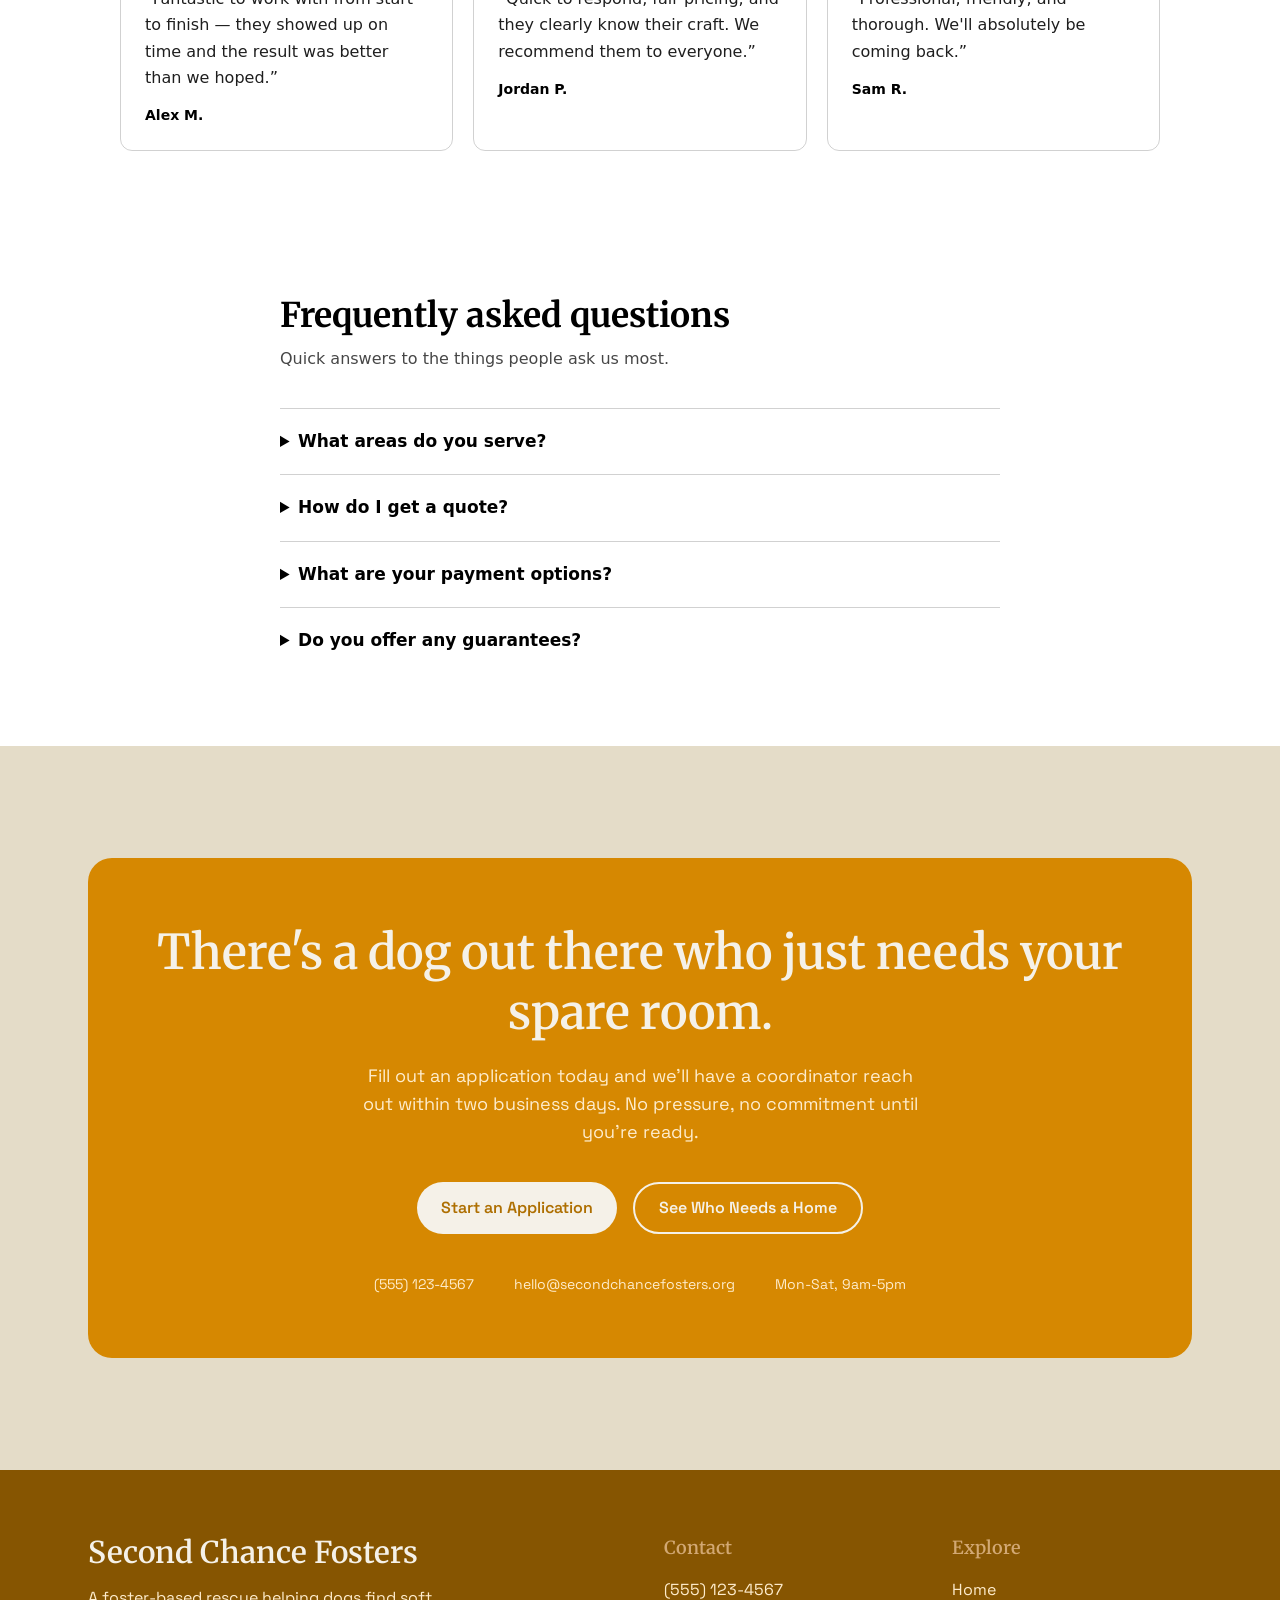
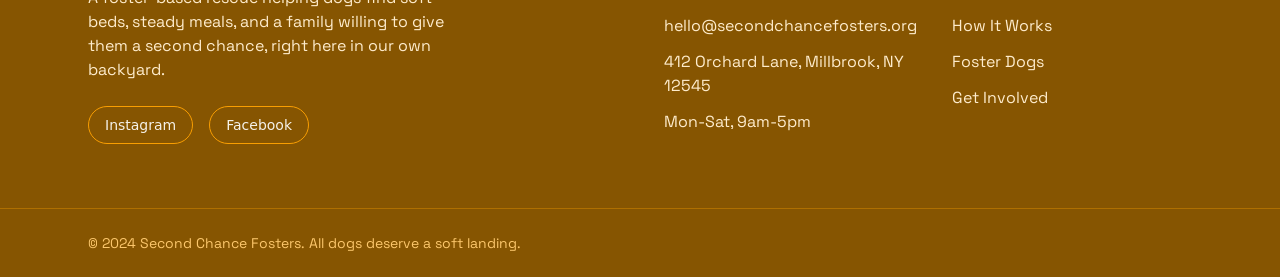
==== commit 42c8973b: "Add a faq section via the Tibly widget" ====
--- a/index.html
+++ b/index.html
@@ -203,6 +203,9 @@
 <!-- block:testimonials -->
 <section data-block style="padding:72px 24px;font-family:inherit;color:inherit"><div style="max-width:1040px;margin:0 auto"><h2 style="font-size:clamp(26px,3.5vw,34px);font-weight:700;line-height:1.2;margin:0 0 10px;font-family:var(--font-display, inherit)">What our customers say</h2><p style="margin:0 0 36px;opacity:0.72;font-size:16px;line-height:1.6">Real words from people we've worked with.</p><div style="display:grid;grid-template-columns:repeat(auto-fit,minmax(240px,1fr));gap:20px"><figure style="border:1px solid;border-color:color-mix(in srgb, currentColor 18%, transparent);border-radius:12px;padding:24px;margin:0"><blockquote style="margin:0 0 14px;font-size:16px;line-height:1.65;opacity:0.88">“Fantastic to work with from start to finish — they showed up on time and the result was better than we hoped.”</blockquote><figcaption style="font-weight:600;font-size:14px">Alex M.</figcaption></figure><figure style="border:1px solid;border-color:color-mix(in srgb, currentColor 18%, transparent);border-radius:12px;padding:24px;margin:0"><blockquote style="margin:0 0 14px;font-size:16px;line-height:1.65;opacity:0.88">“Quick to respond, fair pricing, and they clearly know their craft. We recommend them to everyone.”</blockquote><figcaption style="font-weight:600;font-size:14px">Jordan P.</figcaption></figure><figure style="border:1px solid;border-color:color-mix(in srgb, currentColor 18%, transparent);border-radius:12px;padding:24px;margin:0"><blockquote style="margin:0 0 14px;font-size:16px;line-height:1.65;opacity:0.88">“Professional, friendly, and thorough. We'll absolutely be coming back.”</blockquote><figcaption style="font-weight:600;font-size:14px">Sam R.</figcaption></figure></div></div></section>
 <!-- /block:testimonials -->
+<!-- block:faq -->
+<section data-block style="padding:72px 24px;font-family:inherit;color:inherit"><div style="max-width:720px;margin:0 auto"><h2 style="font-size:clamp(26px,3.5vw,34px);font-weight:700;line-height:1.2;margin:0 0 10px;font-family:var(--font-display, inherit)">Frequently asked questions</h2><p style="margin:0 0 36px;opacity:0.72;font-size:16px;line-height:1.6">Quick answers to the things people ask us most.</p><details style="border-top:1px solid;border-top-color:color-mix(in srgb, currentColor 18%, transparent);padding:4px 0"><summary style="cursor:pointer;font-weight:600;font-size:17px;padding:16px 0">What areas do you serve?</summary><p style="margin:0 0 18px;opacity:0.78;line-height:1.65">We serve the local area and nearby towns. Not sure if you're in range? Reach out and we'll let you know.</p></details><details style="border-top:1px solid;border-top-color:color-mix(in srgb, currentColor 18%, transparent);padding:4px 0"><summary style="cursor:pointer;font-weight:600;font-size:17px;padding:16px 0">How do I get a quote?</summary><p style="margin:0 0 18px;opacity:0.78;line-height:1.65">Send us a message or give us a call — we'll get back to you with a free, no-obligation quote.</p></details><details style="border-top:1px solid;border-top-color:color-mix(in srgb, currentColor 18%, transparent);padding:4px 0"><summary style="cursor:pointer;font-weight:600;font-size:17px;padding:16px 0">What are your payment options?</summary><p style="margin:0 0 18px;opacity:0.78;line-height:1.65">We accept all major payment methods. Payment details are confirmed before any work begins.</p></details><details style="border-top:1px solid;border-top-color:color-mix(in srgb, currentColor 18%, transparent);padding:4px 0"><summary style="cursor:pointer;font-weight:600;font-size:17px;padding:16px 0">Do you offer any guarantees?</summary><p style="margin:0 0 18px;opacity:0.78;line-height:1.65">Yes — we stand behind our work. If something isn't right, we'll make it right.</p></details></div></section>
+<!-- /block:faq -->
 <!-- block:visit-cta -->
 <section class="bg-surface" data-block="visit-cta">
   <div class="mx-auto max-w-6xl px-6 py-20 sm:py-28">
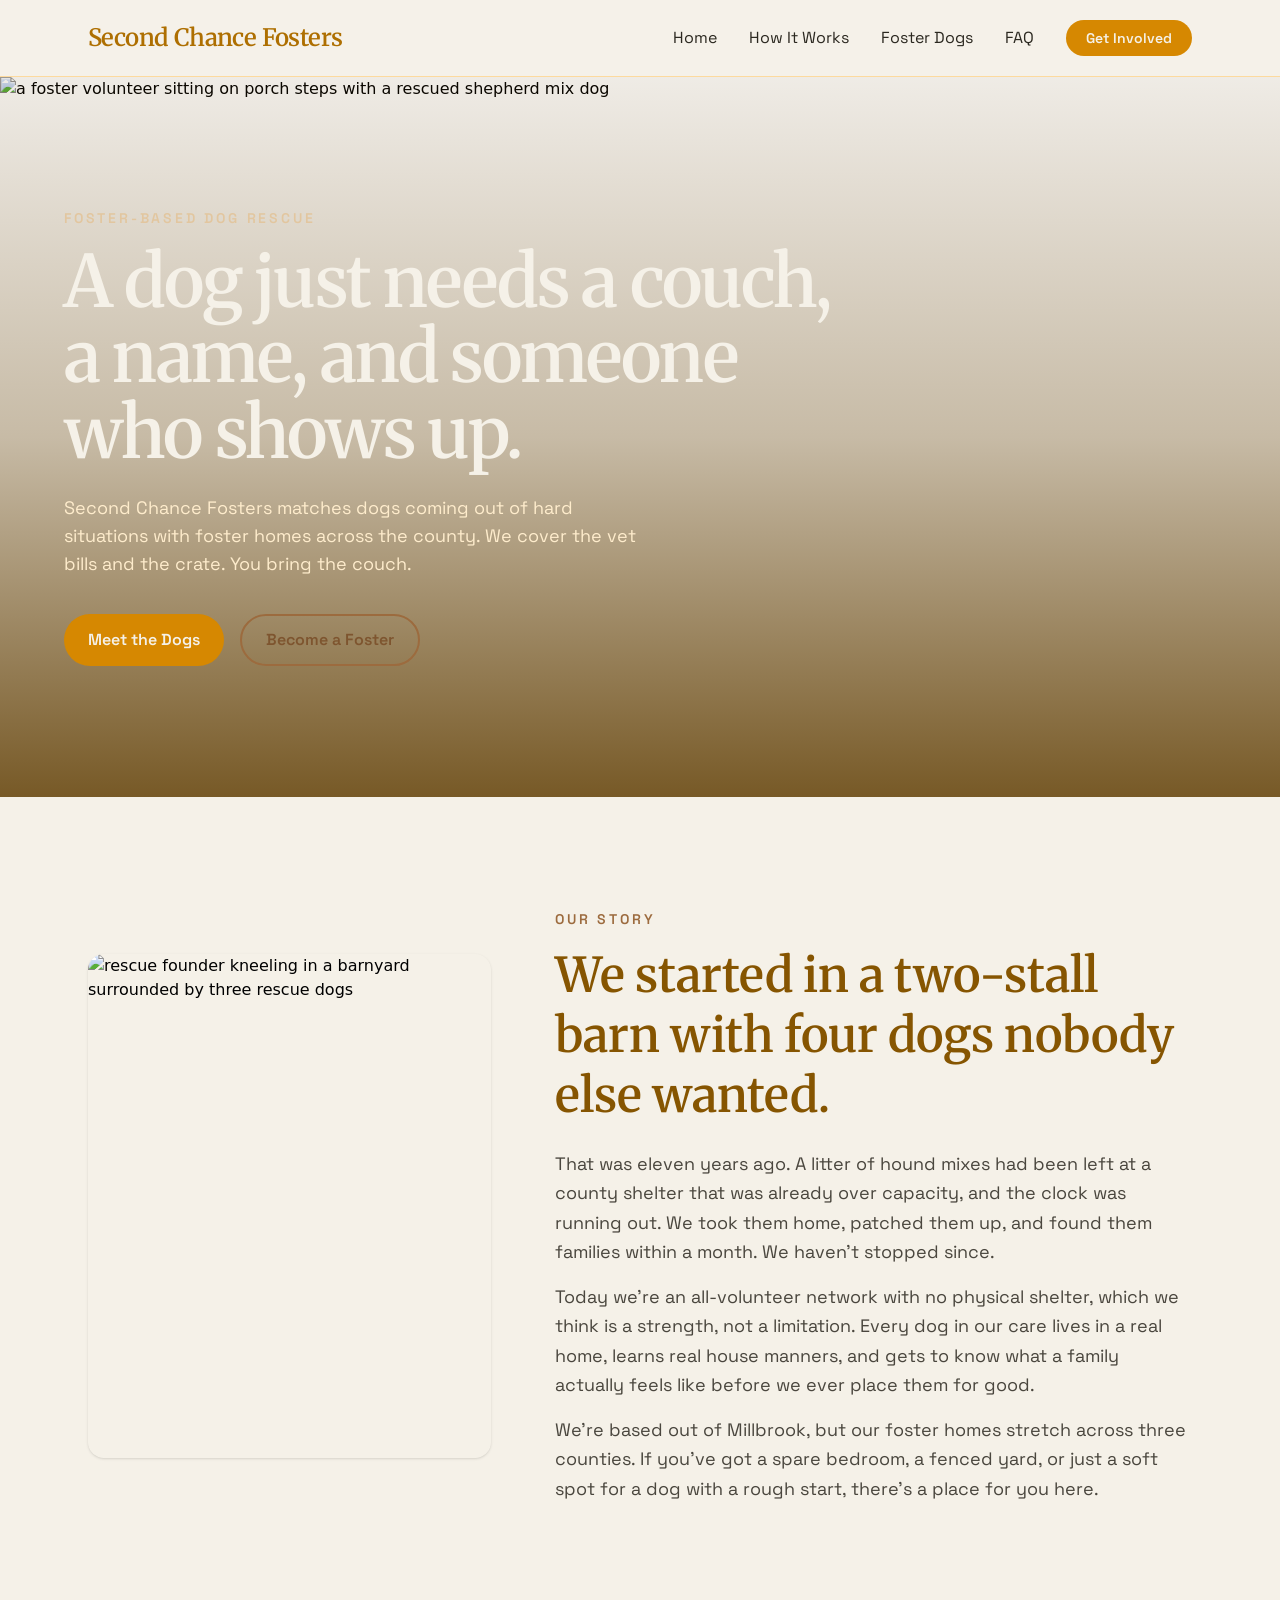
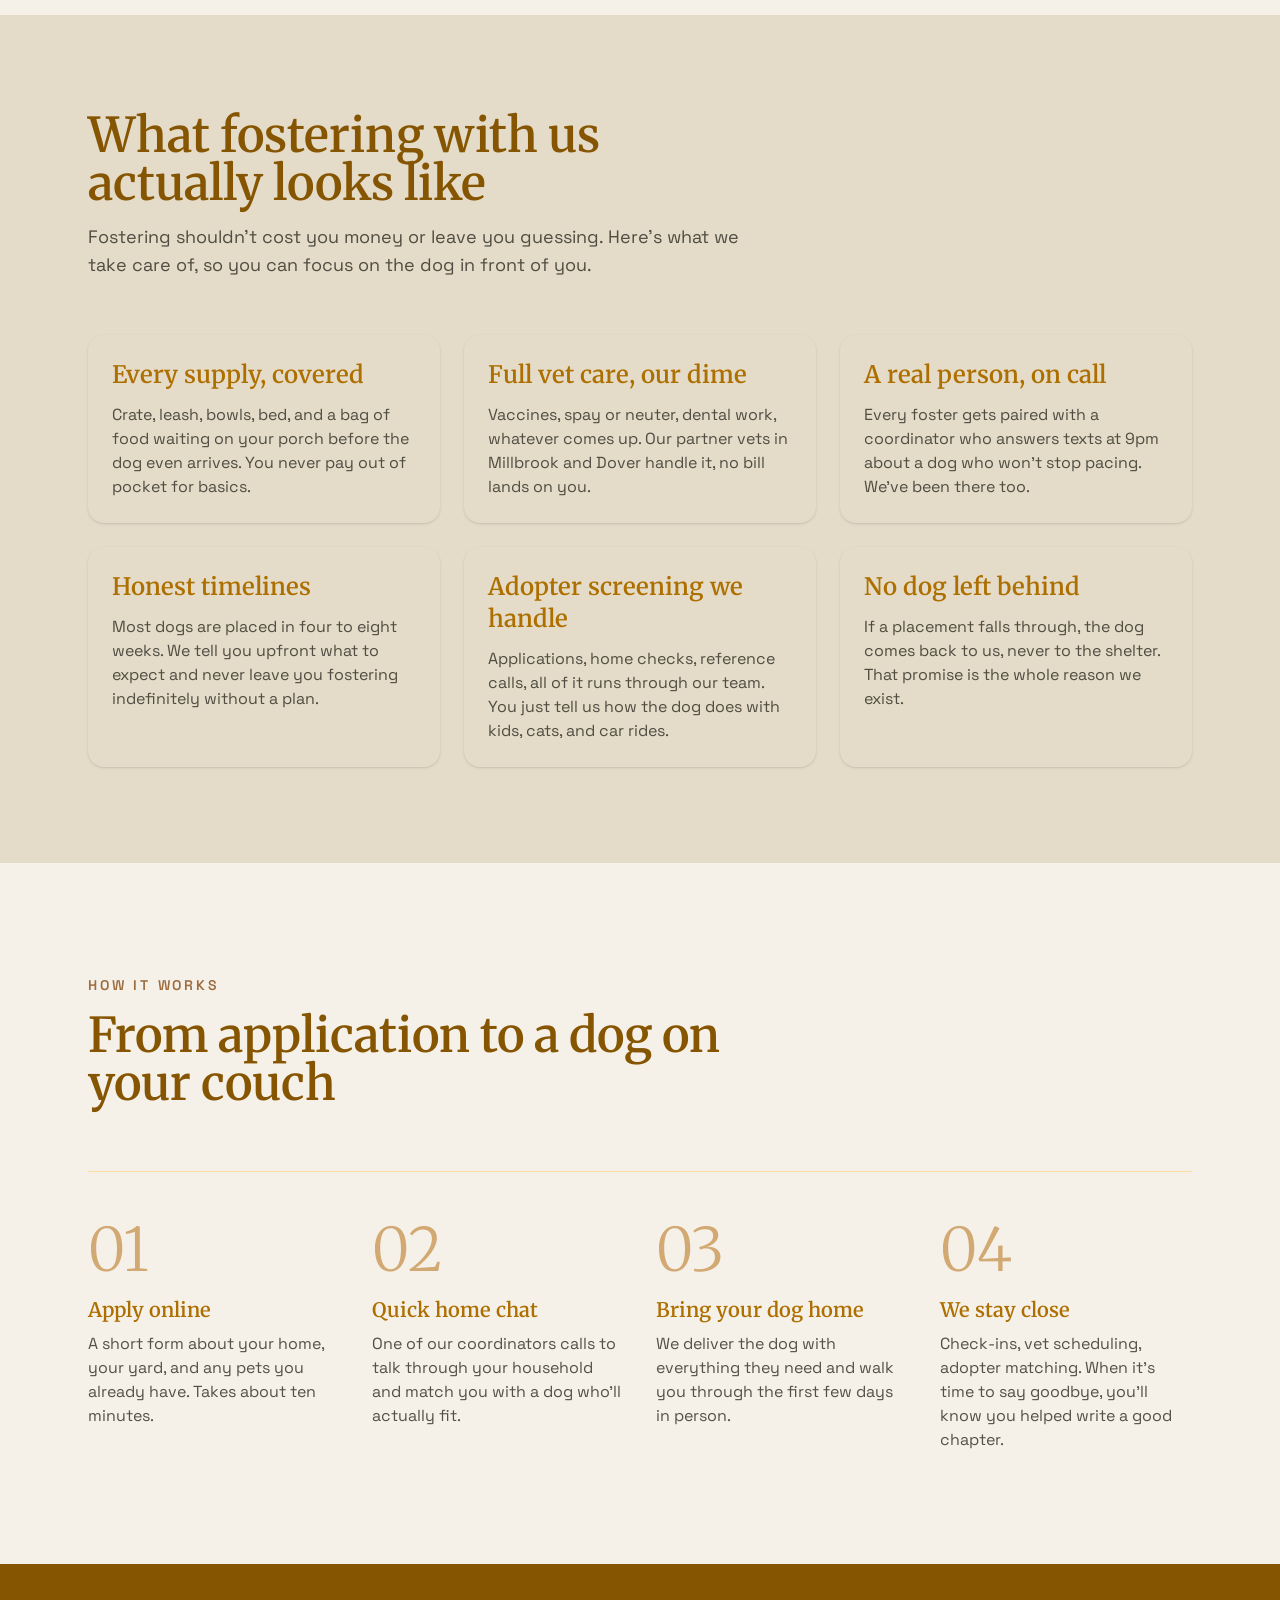
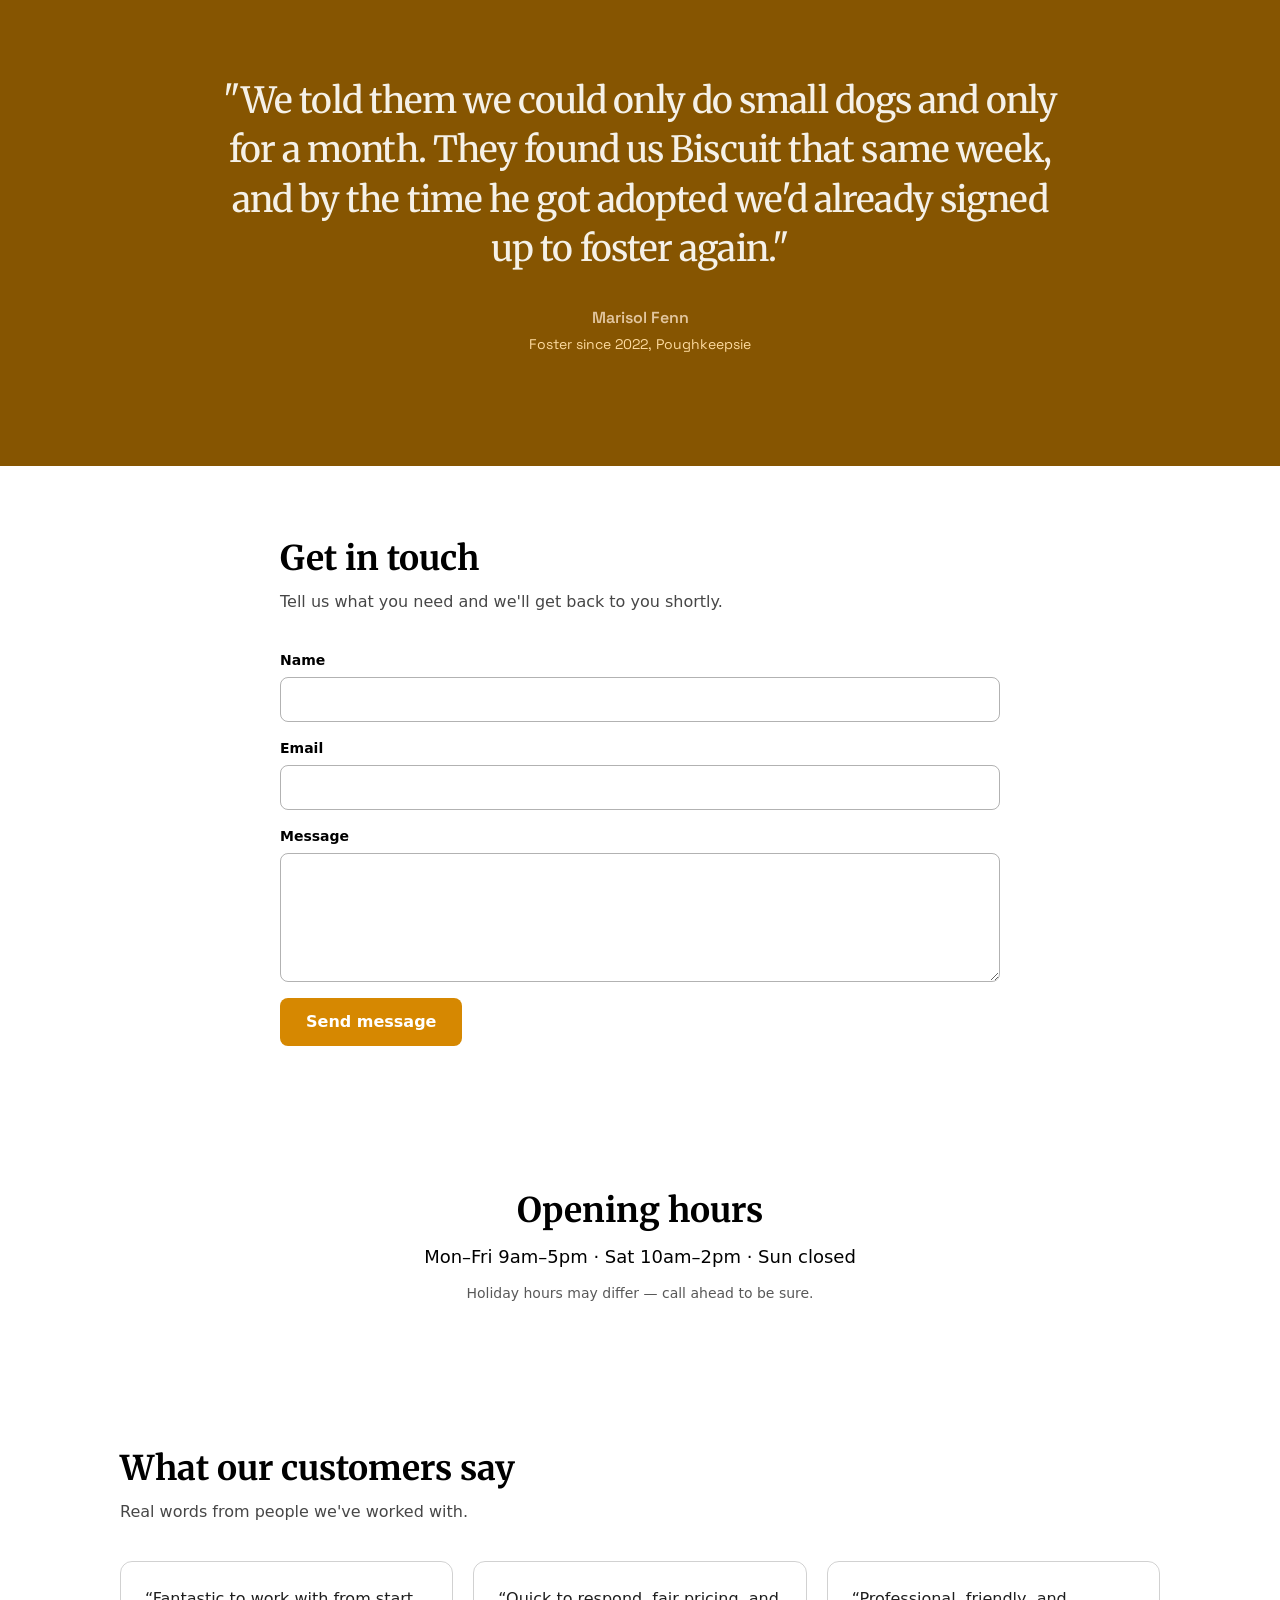
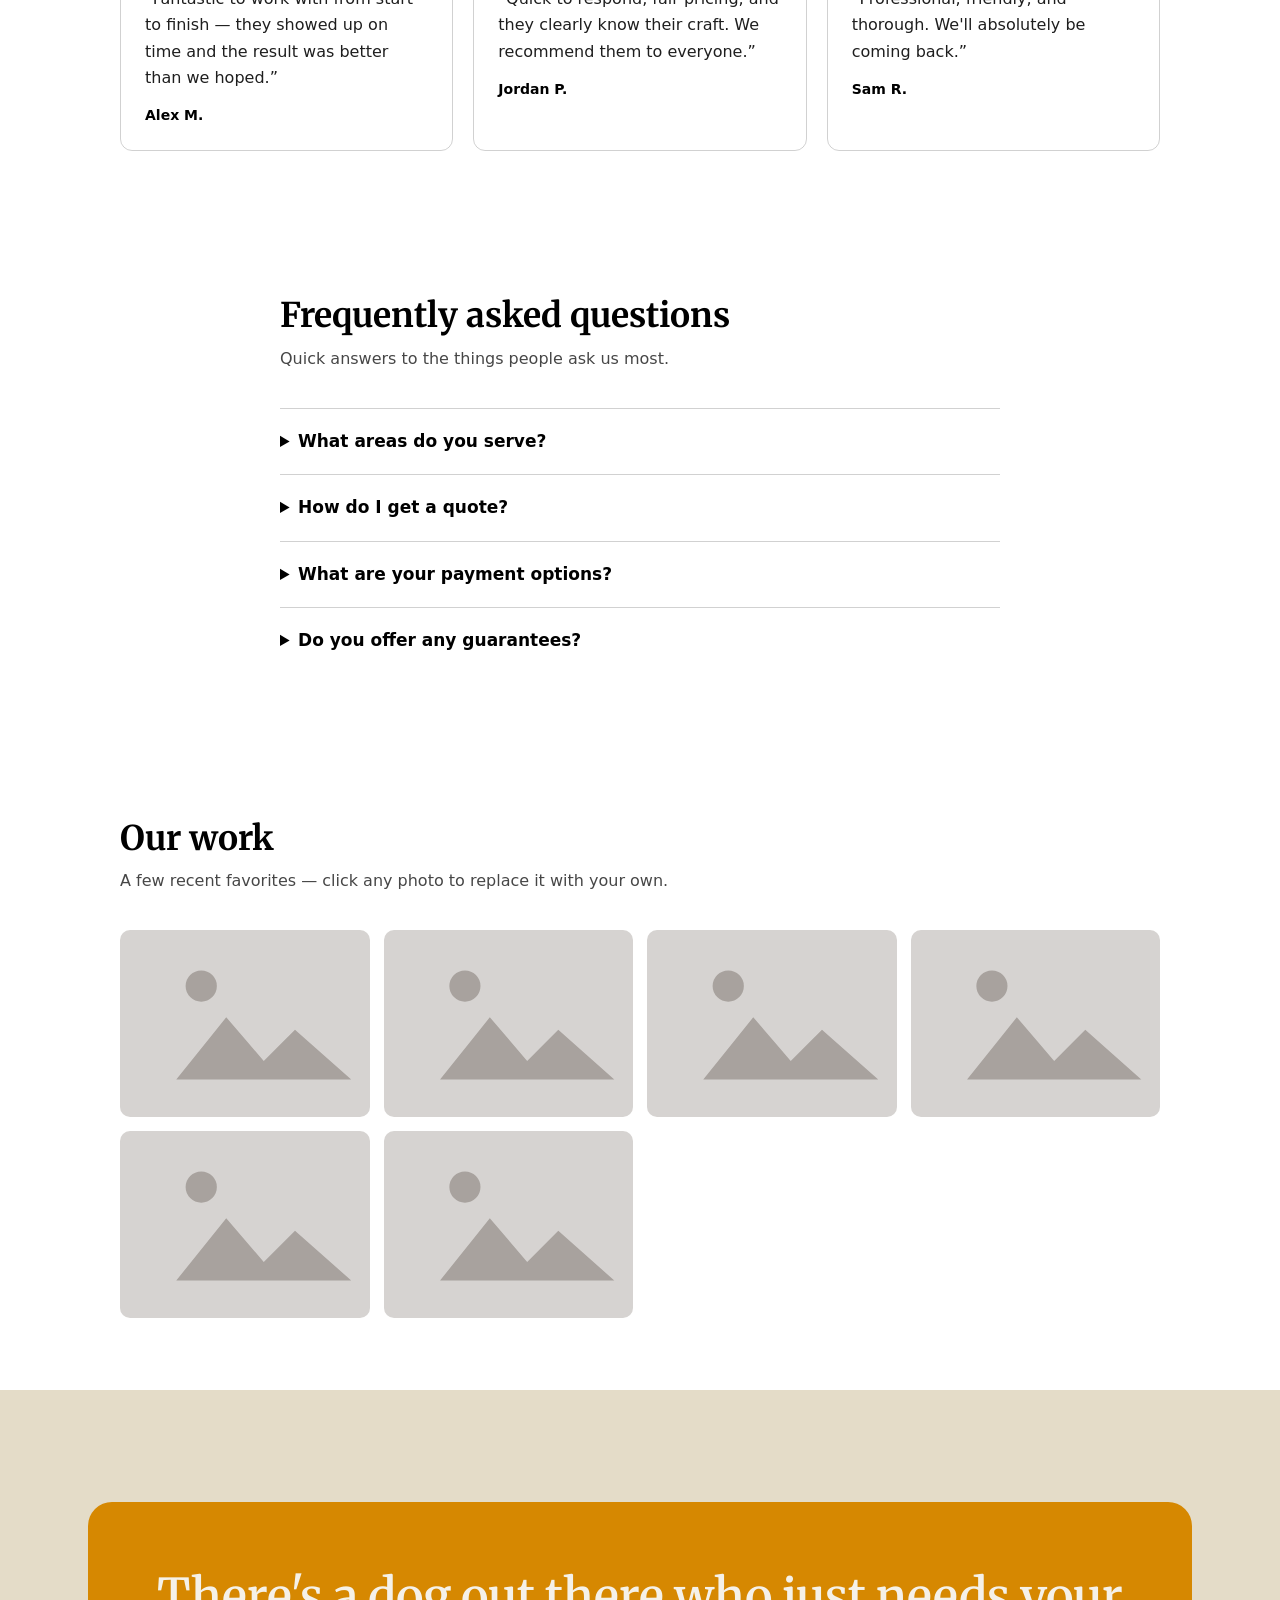
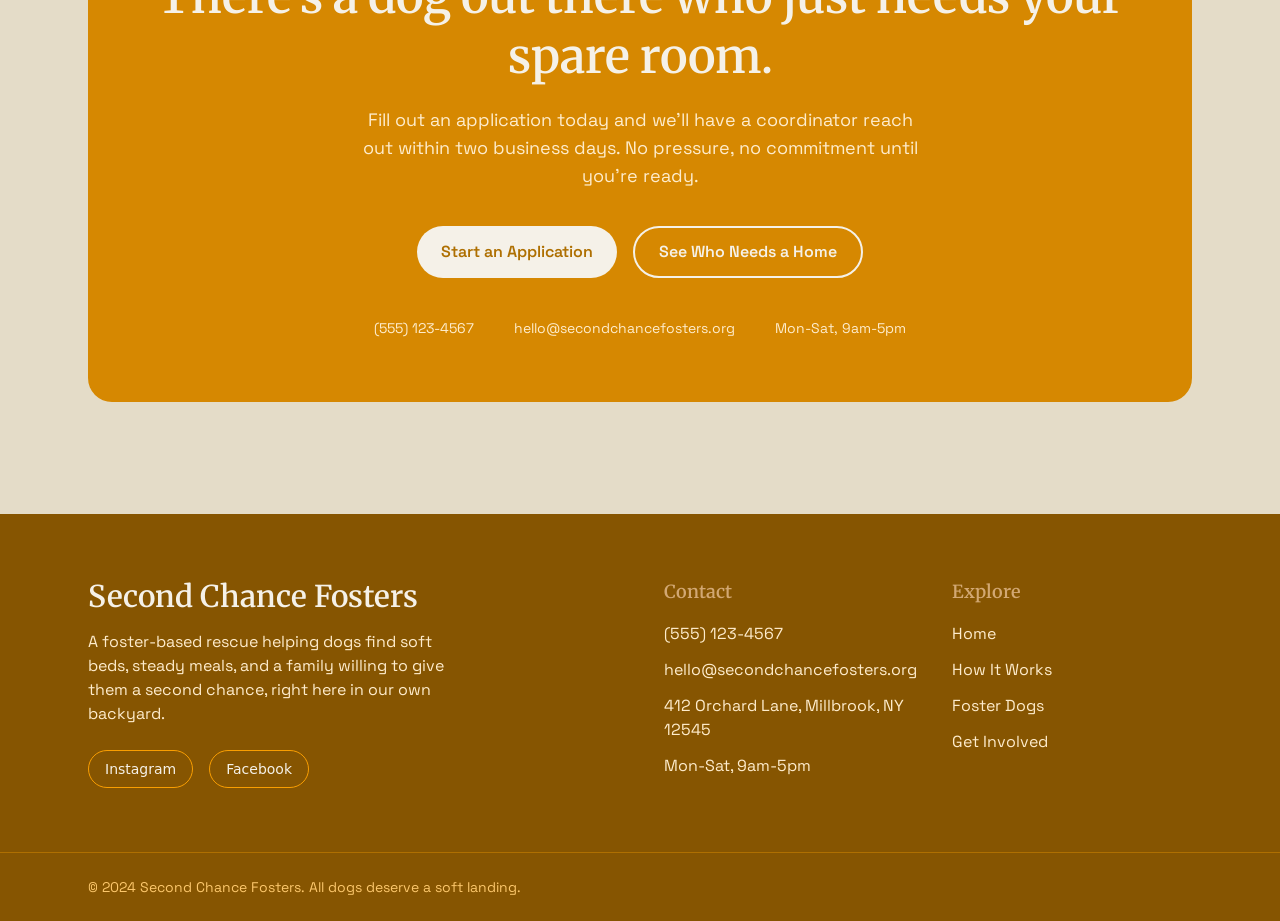
==== commit 476a7162: "Add a gallery section via the Tibly widget" ====
--- a/index.html
+++ b/index.html
@@ -206,6 +206,9 @@
 <!-- block:faq -->
 <section data-block style="padding:72px 24px;font-family:inherit;color:inherit"><div style="max-width:720px;margin:0 auto"><h2 style="font-size:clamp(26px,3.5vw,34px);font-weight:700;line-height:1.2;margin:0 0 10px;font-family:var(--font-display, inherit)">Frequently asked questions</h2><p style="margin:0 0 36px;opacity:0.72;font-size:16px;line-height:1.6">Quick answers to the things people ask us most.</p><details style="border-top:1px solid;border-top-color:color-mix(in srgb, currentColor 18%, transparent);padding:4px 0"><summary style="cursor:pointer;font-weight:600;font-size:17px;padding:16px 0">What areas do you serve?</summary><p style="margin:0 0 18px;opacity:0.78;line-height:1.65">We serve the local area and nearby towns. Not sure if you're in range? Reach out and we'll let you know.</p></details><details style="border-top:1px solid;border-top-color:color-mix(in srgb, currentColor 18%, transparent);padding:4px 0"><summary style="cursor:pointer;font-weight:600;font-size:17px;padding:16px 0">How do I get a quote?</summary><p style="margin:0 0 18px;opacity:0.78;line-height:1.65">Send us a message or give us a call — we'll get back to you with a free, no-obligation quote.</p></details><details style="border-top:1px solid;border-top-color:color-mix(in srgb, currentColor 18%, transparent);padding:4px 0"><summary style="cursor:pointer;font-weight:600;font-size:17px;padding:16px 0">What are your payment options?</summary><p style="margin:0 0 18px;opacity:0.78;line-height:1.65">We accept all major payment methods. Payment details are confirmed before any work begins.</p></details><details style="border-top:1px solid;border-top-color:color-mix(in srgb, currentColor 18%, transparent);padding:4px 0"><summary style="cursor:pointer;font-weight:600;font-size:17px;padding:16px 0">Do you offer any guarantees?</summary><p style="margin:0 0 18px;opacity:0.78;line-height:1.65">Yes — we stand behind our work. If something isn't right, we'll make it right.</p></details></div></section>
 <!-- /block:faq -->
+<!-- block:gallery -->
+<section data-block style="padding:72px 24px;font-family:inherit;color:inherit"><div style="max-width:1040px;margin:0 auto"><h2 style="font-size:clamp(26px,3.5vw,34px);font-weight:700;line-height:1.2;margin:0 0 10px;font-family:var(--font-display, inherit)">Our work</h2><p style="margin:0 0 36px;opacity:0.72;font-size:16px;line-height:1.6">A few recent favorites — click any photo to replace it with your own.</p><div style="display:grid;grid-template-columns:repeat(auto-fit,minmax(220px,1fr));gap:14px"><img src="data:image/svg+xml,%3Csvg%20xmlns%3D'http%3A%2F%2Fwww.w3.org%2F2000%2Fsvg'%20viewBox%3D'0%200%204%203'%3E%3Crect%20width%3D'4'%20height%3D'3'%20fill%3D'%23d6d3d1'%2F%3E%3Cpath%20d%3D'M0.9%202.4l0.8-1%200.6%200.7%200.5-0.5%200.9%200.8z'%20fill%3D'%23a8a29e'%2F%3E%3Ccircle%20cx%3D'1.3'%20cy%3D'0.9'%20r%3D'0.25'%20fill%3D'%23a8a29e'%2F%3E%3C%2Fsvg%3E" alt="Add a photo" style="display:block;width:100%;aspect-ratio:4/3;object-fit:cover;border-radius:10px"><img src="data:image/svg+xml,%3Csvg%20xmlns%3D'http%3A%2F%2Fwww.w3.org%2F2000%2Fsvg'%20viewBox%3D'0%200%204%203'%3E%3Crect%20width%3D'4'%20height%3D'3'%20fill%3D'%23d6d3d1'%2F%3E%3Cpath%20d%3D'M0.9%202.4l0.8-1%200.6%200.7%200.5-0.5%200.9%200.8z'%20fill%3D'%23a8a29e'%2F%3E%3Ccircle%20cx%3D'1.3'%20cy%3D'0.9'%20r%3D'0.25'%20fill%3D'%23a8a29e'%2F%3E%3C%2Fsvg%3E" alt="Add a photo" style="display:block;width:100%;aspect-ratio:4/3;object-fit:cover;border-radius:10px"><img src="data:image/svg+xml,%3Csvg%20xmlns%3D'http%3A%2F%2Fwww.w3.org%2F2000%2Fsvg'%20viewBox%3D'0%200%204%203'%3E%3Crect%20width%3D'4'%20height%3D'3'%20fill%3D'%23d6d3d1'%2F%3E%3Cpath%20d%3D'M0.9%202.4l0.8-1%200.6%200.7%200.5-0.5%200.9%200.8z'%20fill%3D'%23a8a29e'%2F%3E%3Ccircle%20cx%3D'1.3'%20cy%3D'0.9'%20r%3D'0.25'%20fill%3D'%23a8a29e'%2F%3E%3C%2Fsvg%3E" alt="Add a photo" style="display:block;width:100%;aspect-ratio:4/3;object-fit:cover;border-radius:10px"><img src="data:image/svg+xml,%3Csvg%20xmlns%3D'http%3A%2F%2Fwww.w3.org%2F2000%2Fsvg'%20viewBox%3D'0%200%204%203'%3E%3Crect%20width%3D'4'%20height%3D'3'%20fill%3D'%23d6d3d1'%2F%3E%3Cpath%20d%3D'M0.9%202.4l0.8-1%200.6%200.7%200.5-0.5%200.9%200.8z'%20fill%3D'%23a8a29e'%2F%3E%3Ccircle%20cx%3D'1.3'%20cy%3D'0.9'%20r%3D'0.25'%20fill%3D'%23a8a29e'%2F%3E%3C%2Fsvg%3E" alt="Add a photo" style="display:block;width:100%;aspect-ratio:4/3;object-fit:cover;border-radius:10px"><img src="data:image/svg+xml,%3Csvg%20xmlns%3D'http%3A%2F%2Fwww.w3.org%2F2000%2Fsvg'%20viewBox%3D'0%200%204%203'%3E%3Crect%20width%3D'4'%20height%3D'3'%20fill%3D'%23d6d3d1'%2F%3E%3Cpath%20d%3D'M0.9%202.4l0.8-1%200.6%200.7%200.5-0.5%200.9%200.8z'%20fill%3D'%23a8a29e'%2F%3E%3Ccircle%20cx%3D'1.3'%20cy%3D'0.9'%20r%3D'0.25'%20fill%3D'%23a8a29e'%2F%3E%3C%2Fsvg%3E" alt="Add a photo" style="display:block;width:100%;aspect-ratio:4/3;object-fit:cover;border-radius:10px"><img src="data:image/svg+xml,%3Csvg%20xmlns%3D'http%3A%2F%2Fwww.w3.org%2F2000%2Fsvg'%20viewBox%3D'0%200%204%203'%3E%3Crect%20width%3D'4'%20height%3D'3'%20fill%3D'%23d6d3d1'%2F%3E%3Cpath%20d%3D'M0.9%202.4l0.8-1%200.6%200.7%200.5-0.5%200.9%200.8z'%20fill%3D'%23a8a29e'%2F%3E%3Ccircle%20cx%3D'1.3'%20cy%3D'0.9'%20r%3D'0.25'%20fill%3D'%23a8a29e'%2F%3E%3C%2Fsvg%3E" alt="Add a photo" style="display:block;width:100%;aspect-ratio:4/3;object-fit:cover;border-radius:10px"></div></div></section>
+<!-- /block:gallery -->
 <!-- block:visit-cta -->
 <section class="bg-surface" data-block="visit-cta">
   <div class="mx-auto max-w-6xl px-6 py-20 sm:py-28">
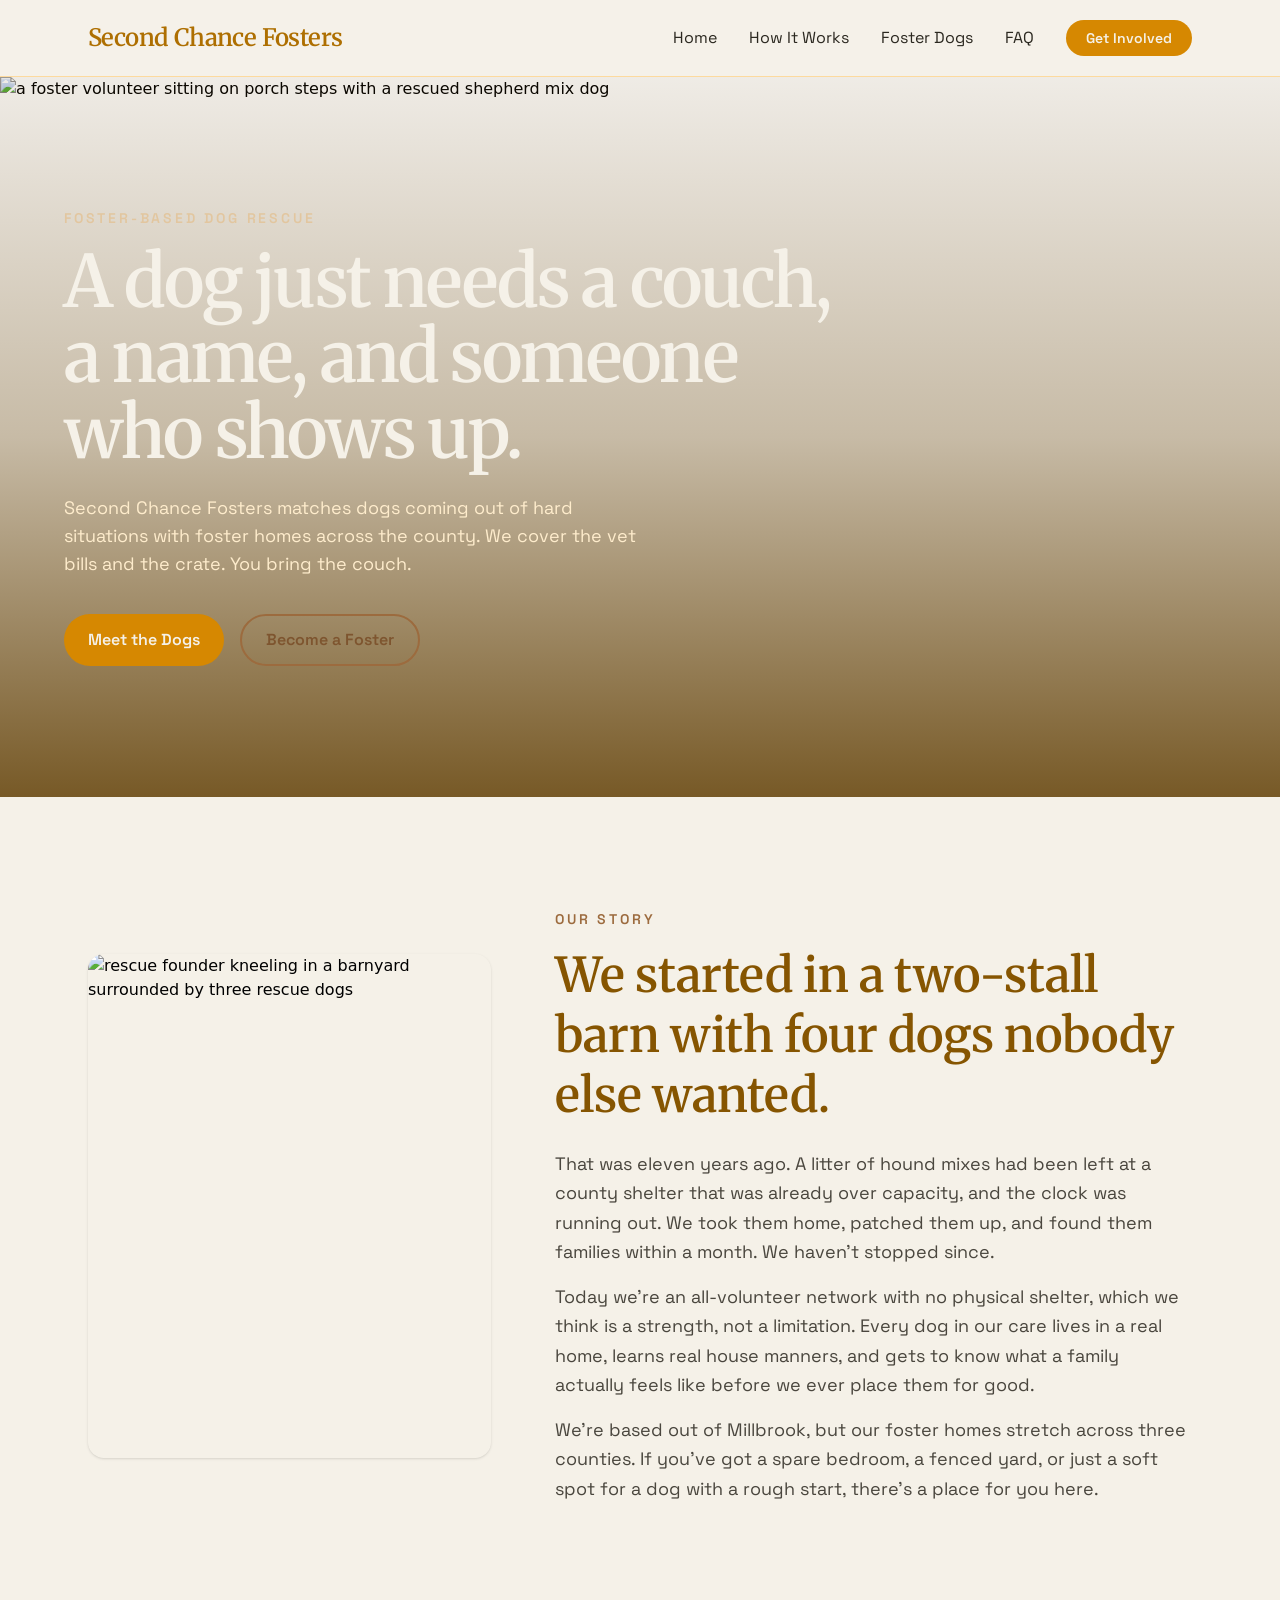
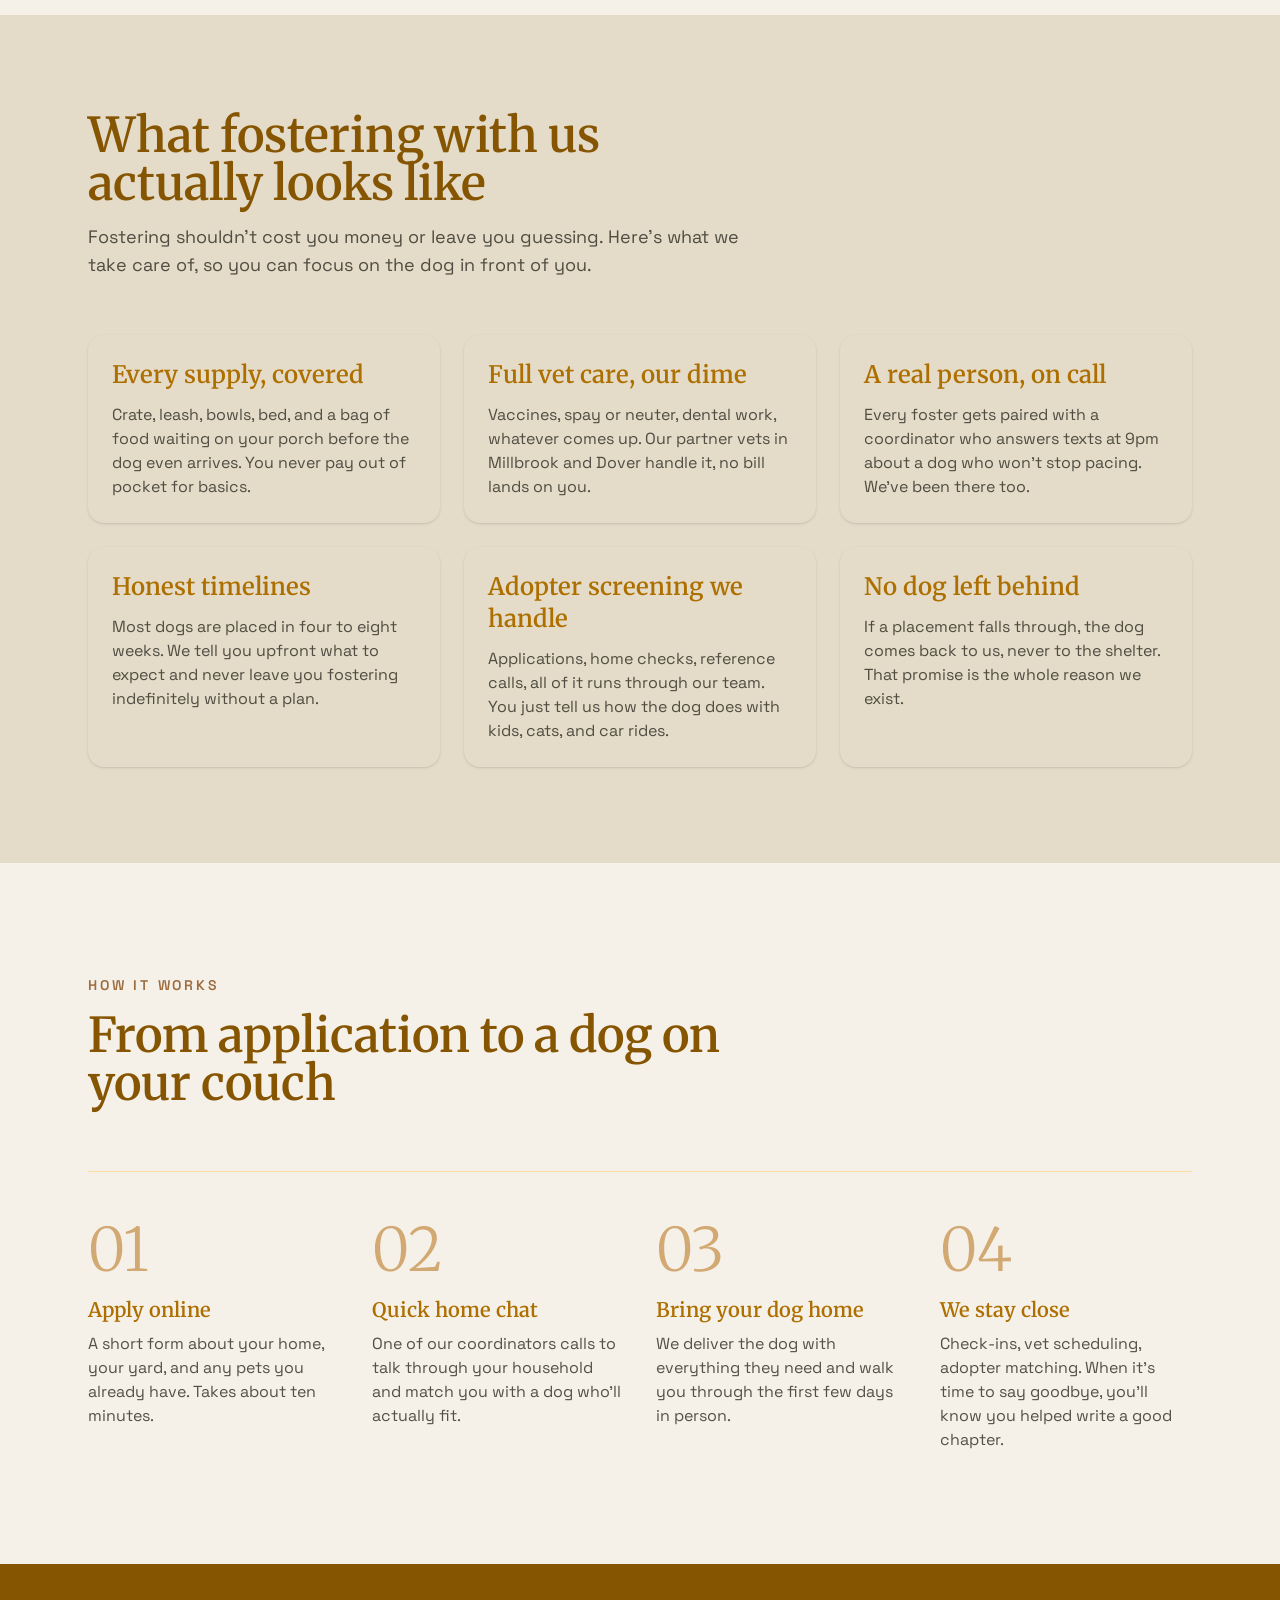
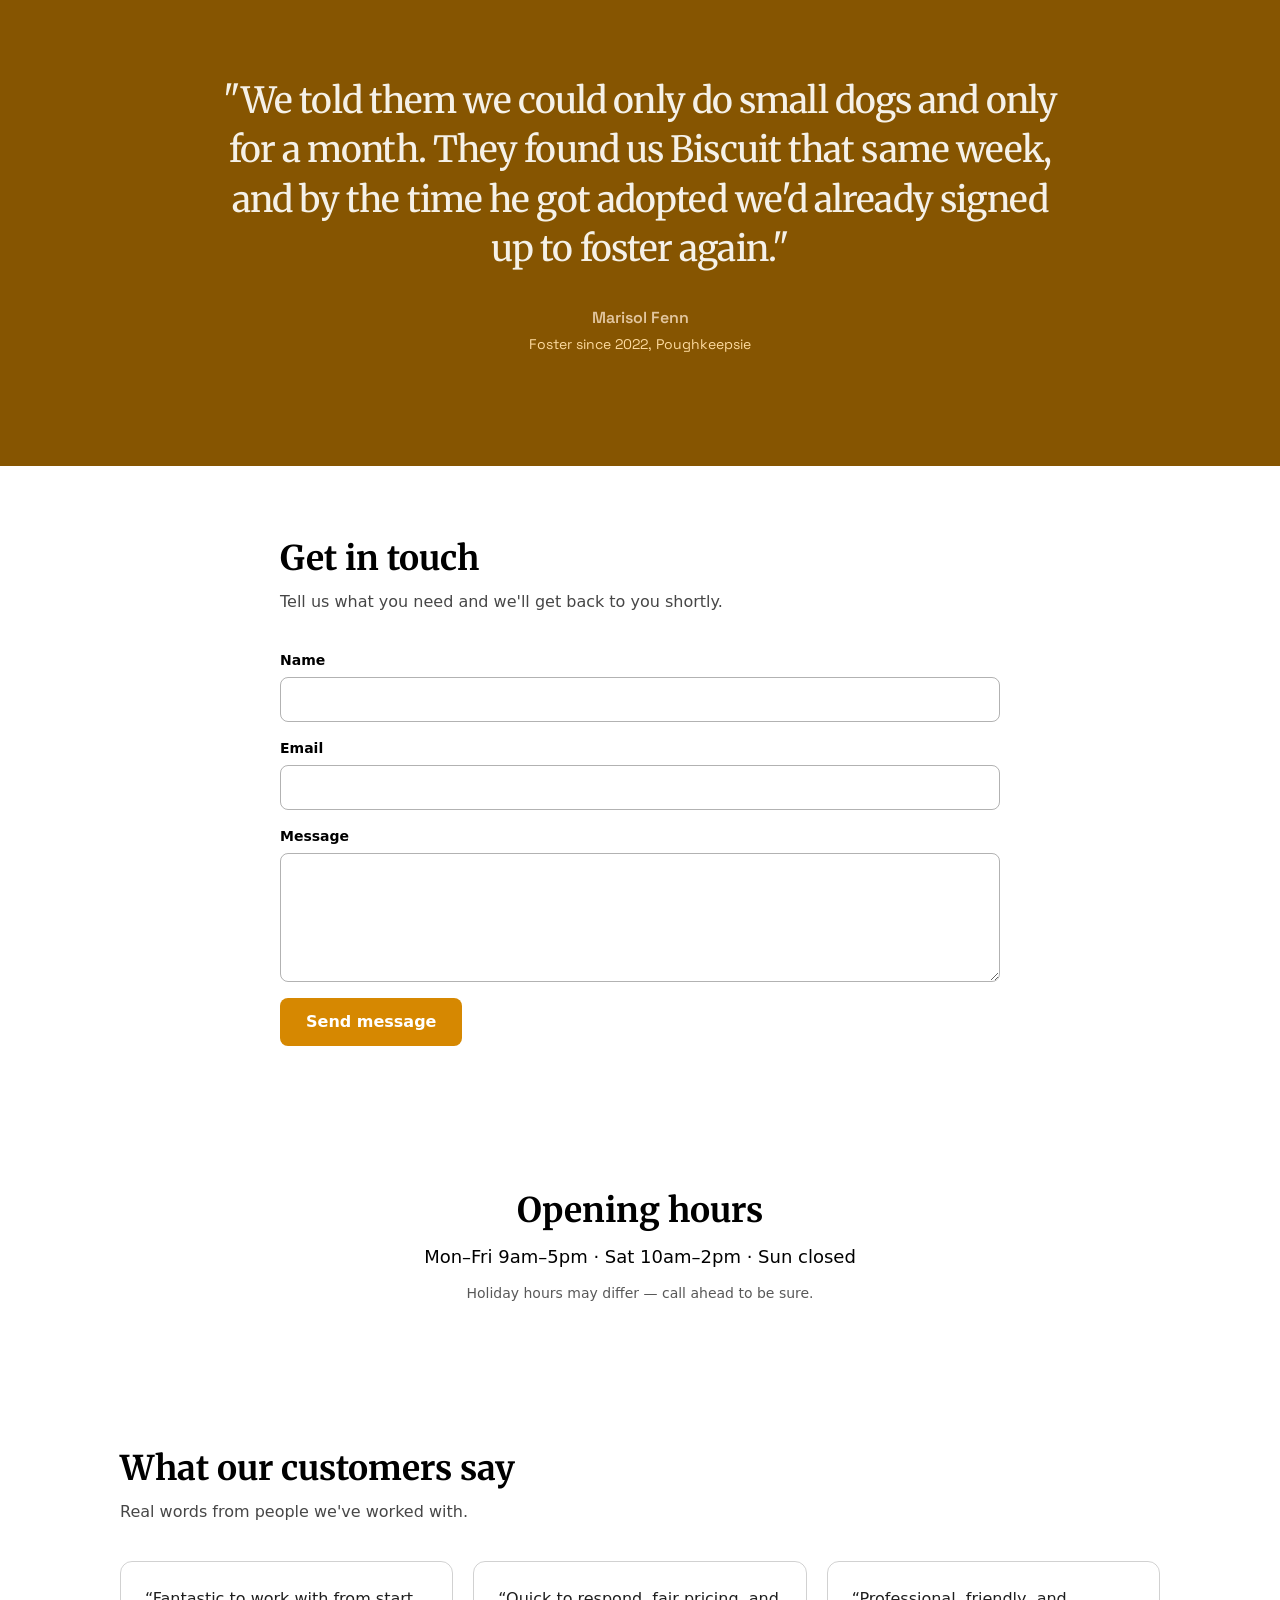
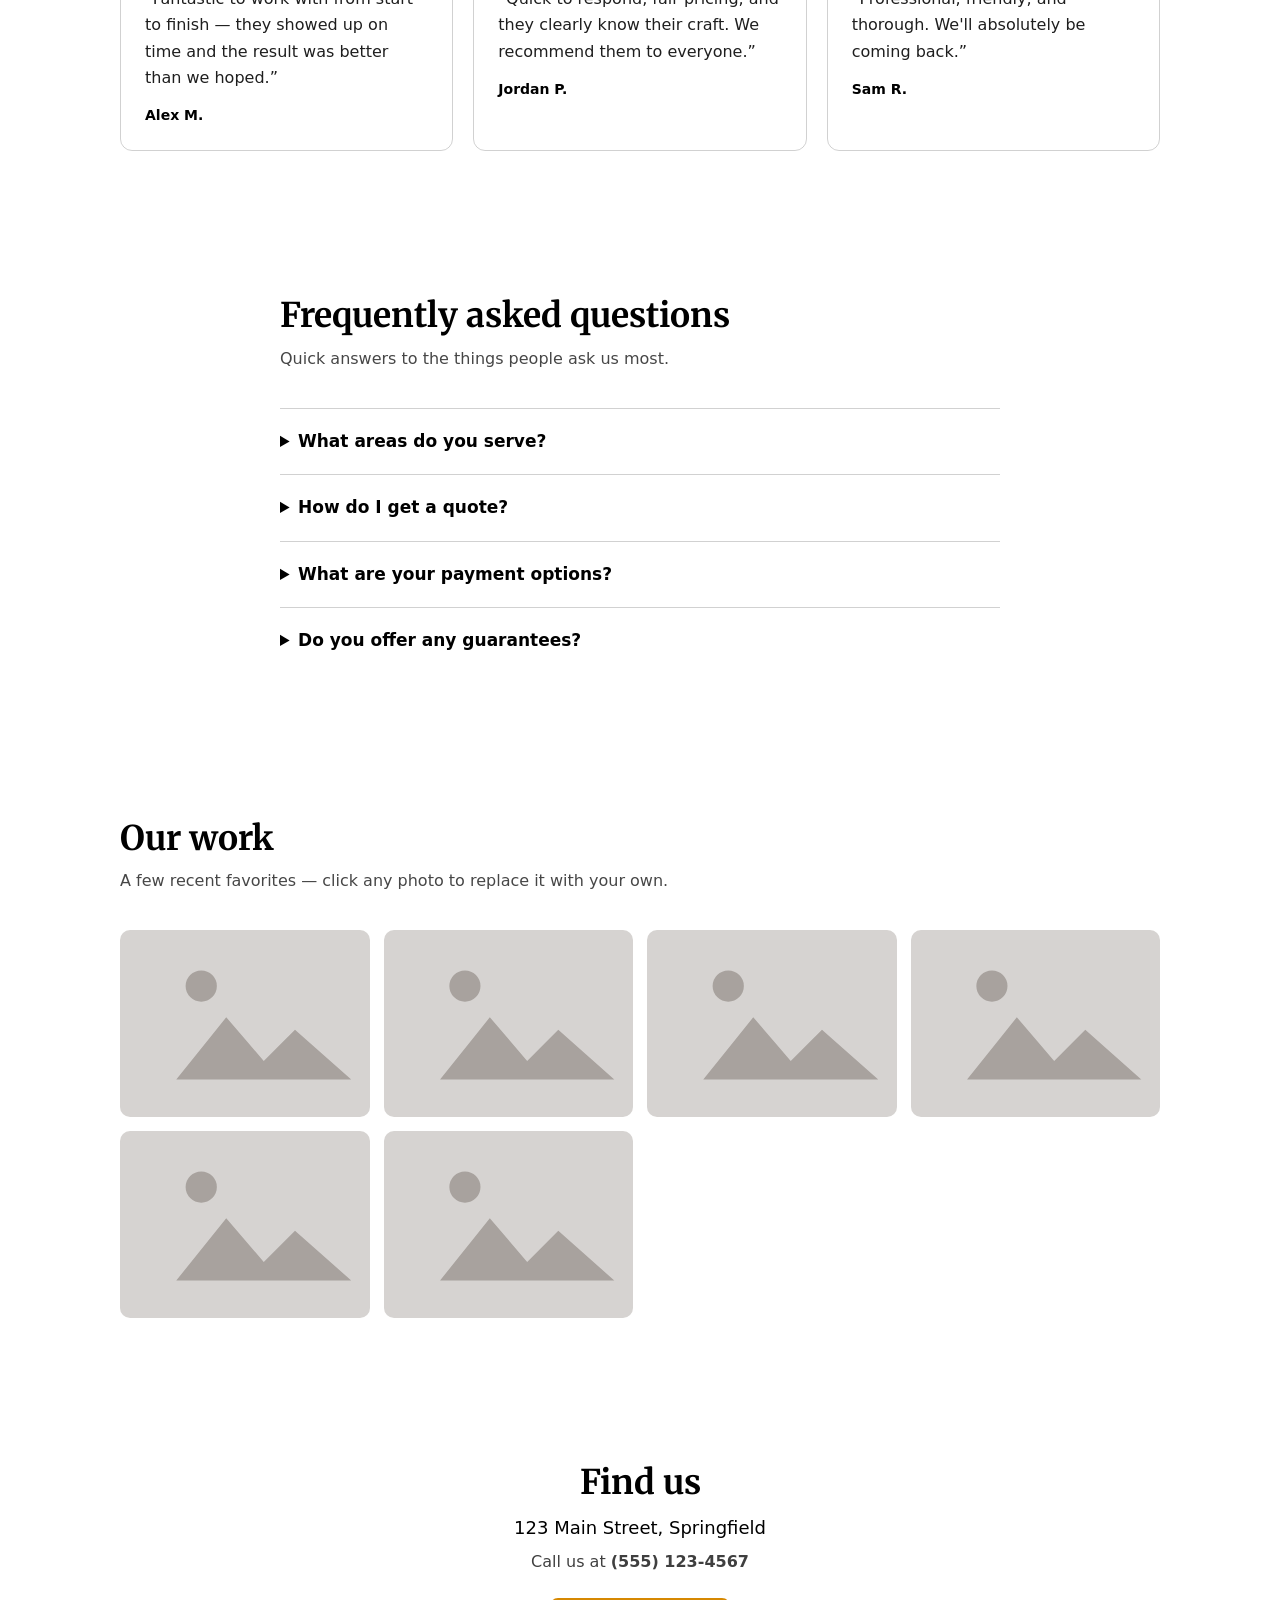
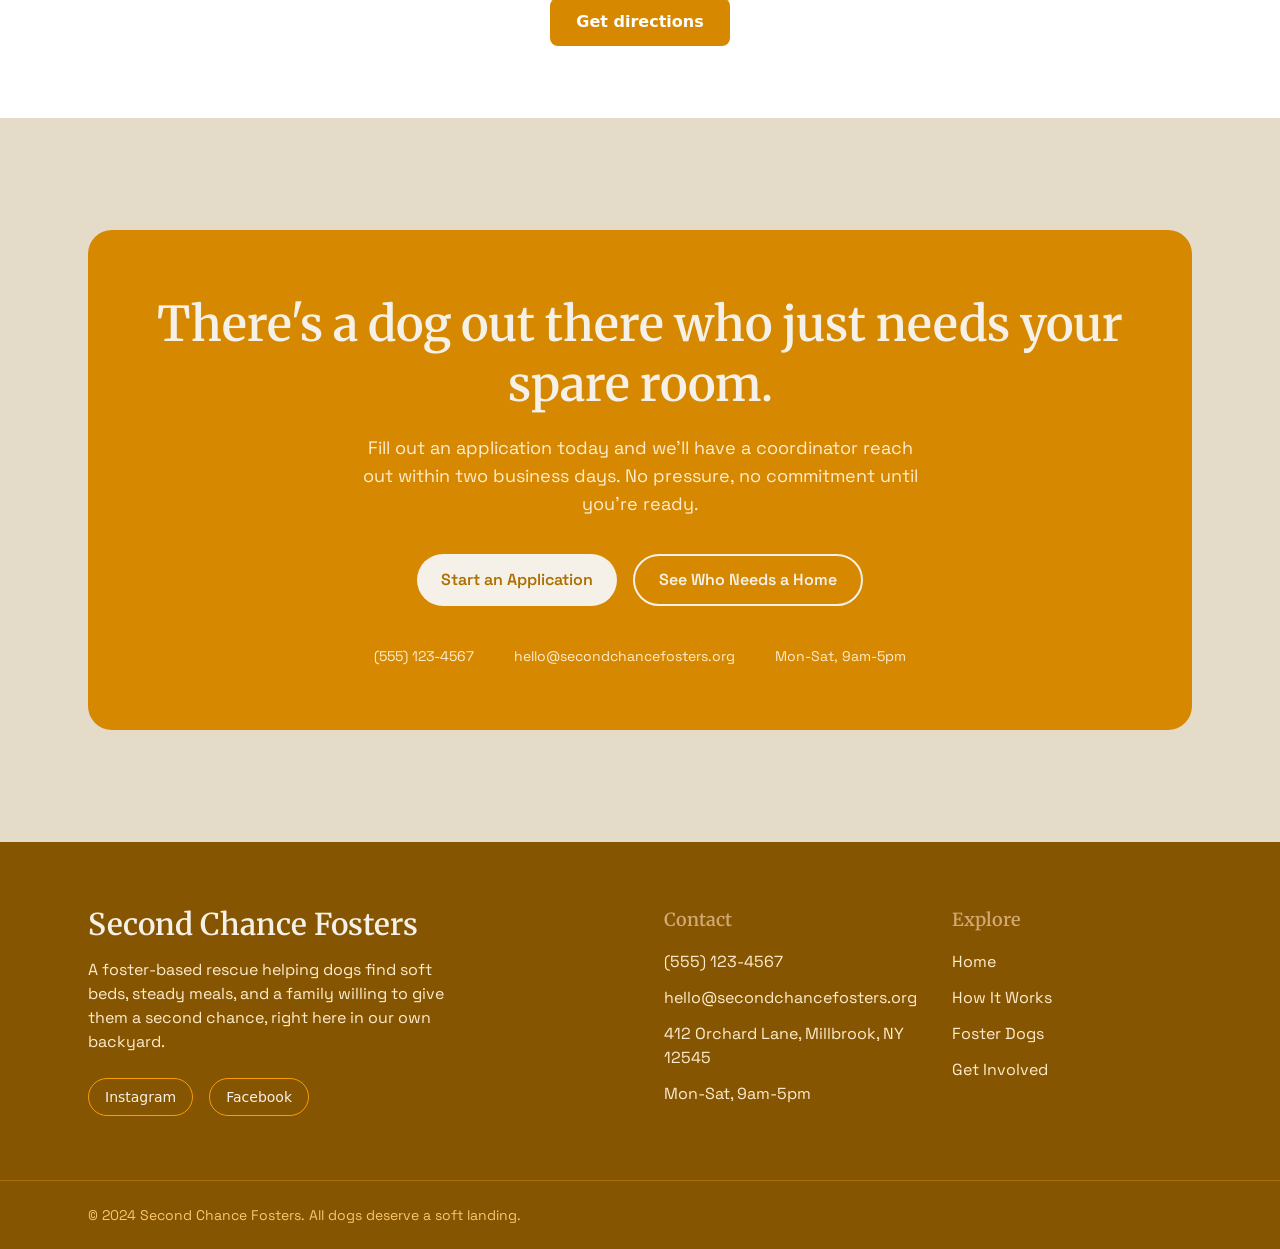
==== commit 8f249dc2: "Add a find-us section via the Tibly widget" ====
--- a/index.html
+++ b/index.html
@@ -209,6 +209,9 @@
 <!-- block:gallery -->
 <section data-block style="padding:72px 24px;font-family:inherit;color:inherit"><div style="max-width:1040px;margin:0 auto"><h2 style="font-size:clamp(26px,3.5vw,34px);font-weight:700;line-height:1.2;margin:0 0 10px;font-family:var(--font-display, inherit)">Our work</h2><p style="margin:0 0 36px;opacity:0.72;font-size:16px;line-height:1.6">A few recent favorites — click any photo to replace it with your own.</p><div style="display:grid;grid-template-columns:repeat(auto-fit,minmax(220px,1fr));gap:14px"><img src="data:image/svg+xml,%3Csvg%20xmlns%3D'http%3A%2F%2Fwww.w3.org%2F2000%2Fsvg'%20viewBox%3D'0%200%204%203'%3E%3Crect%20width%3D'4'%20height%3D'3'%20fill%3D'%23d6d3d1'%2F%3E%3Cpath%20d%3D'M0.9%202.4l0.8-1%200.6%200.7%200.5-0.5%200.9%200.8z'%20fill%3D'%23a8a29e'%2F%3E%3Ccircle%20cx%3D'1.3'%20cy%3D'0.9'%20r%3D'0.25'%20fill%3D'%23a8a29e'%2F%3E%3C%2Fsvg%3E" alt="Add a photo" style="display:block;width:100%;aspect-ratio:4/3;object-fit:cover;border-radius:10px"><img src="data:image/svg+xml,%3Csvg%20xmlns%3D'http%3A%2F%2Fwww.w3.org%2F2000%2Fsvg'%20viewBox%3D'0%200%204%203'%3E%3Crect%20width%3D'4'%20height%3D'3'%20fill%3D'%23d6d3d1'%2F%3E%3Cpath%20d%3D'M0.9%202.4l0.8-1%200.6%200.7%200.5-0.5%200.9%200.8z'%20fill%3D'%23a8a29e'%2F%3E%3Ccircle%20cx%3D'1.3'%20cy%3D'0.9'%20r%3D'0.25'%20fill%3D'%23a8a29e'%2F%3E%3C%2Fsvg%3E" alt="Add a photo" style="display:block;width:100%;aspect-ratio:4/3;object-fit:cover;border-radius:10px"><img src="data:image/svg+xml,%3Csvg%20xmlns%3D'http%3A%2F%2Fwww.w3.org%2F2000%2Fsvg'%20viewBox%3D'0%200%204%203'%3E%3Crect%20width%3D'4'%20height%3D'3'%20fill%3D'%23d6d3d1'%2F%3E%3Cpath%20d%3D'M0.9%202.4l0.8-1%200.6%200.7%200.5-0.5%200.9%200.8z'%20fill%3D'%23a8a29e'%2F%3E%3Ccircle%20cx%3D'1.3'%20cy%3D'0.9'%20r%3D'0.25'%20fill%3D'%23a8a29e'%2F%3E%3C%2Fsvg%3E" alt="Add a photo" style="display:block;width:100%;aspect-ratio:4/3;object-fit:cover;border-radius:10px"><img src="data:image/svg+xml,%3Csvg%20xmlns%3D'http%3A%2F%2Fwww.w3.org%2F2000%2Fsvg'%20viewBox%3D'0%200%204%203'%3E%3Crect%20width%3D'4'%20height%3D'3'%20fill%3D'%23d6d3d1'%2F%3E%3Cpath%20d%3D'M0.9%202.4l0.8-1%200.6%200.7%200.5-0.5%200.9%200.8z'%20fill%3D'%23a8a29e'%2F%3E%3Ccircle%20cx%3D'1.3'%20cy%3D'0.9'%20r%3D'0.25'%20fill%3D'%23a8a29e'%2F%3E%3C%2Fsvg%3E" alt="Add a photo" style="display:block;width:100%;aspect-ratio:4/3;object-fit:cover;border-radius:10px"><img src="data:image/svg+xml,%3Csvg%20xmlns%3D'http%3A%2F%2Fwww.w3.org%2F2000%2Fsvg'%20viewBox%3D'0%200%204%203'%3E%3Crect%20width%3D'4'%20height%3D'3'%20fill%3D'%23d6d3d1'%2F%3E%3Cpath%20d%3D'M0.9%202.4l0.8-1%200.6%200.7%200.5-0.5%200.9%200.8z'%20fill%3D'%23a8a29e'%2F%3E%3Ccircle%20cx%3D'1.3'%20cy%3D'0.9'%20r%3D'0.25'%20fill%3D'%23a8a29e'%2F%3E%3C%2Fsvg%3E" alt="Add a photo" style="display:block;width:100%;aspect-ratio:4/3;object-fit:cover;border-radius:10px"><img src="data:image/svg+xml,%3Csvg%20xmlns%3D'http%3A%2F%2Fwww.w3.org%2F2000%2Fsvg'%20viewBox%3D'0%200%204%203'%3E%3Crect%20width%3D'4'%20height%3D'3'%20fill%3D'%23d6d3d1'%2F%3E%3Cpath%20d%3D'M0.9%202.4l0.8-1%200.6%200.7%200.5-0.5%200.9%200.8z'%20fill%3D'%23a8a29e'%2F%3E%3Ccircle%20cx%3D'1.3'%20cy%3D'0.9'%20r%3D'0.25'%20fill%3D'%23a8a29e'%2F%3E%3C%2Fsvg%3E" alt="Add a photo" style="display:block;width:100%;aspect-ratio:4/3;object-fit:cover;border-radius:10px"></div></div></section>
 <!-- /block:gallery -->
+<!-- block:find-us -->
+<section data-block style="padding:72px 24px;font-family:inherit;color:inherit;text-align:center"><div style="max-width:720px;margin:0 auto"><h2 style="font-size:clamp(26px,3.5vw,34px);font-weight:700;line-height:1.2;margin:0 0 10px;font-family:var(--font-display, inherit)">Find us</h2><p data-tibly-field="address" style="font-size:18px;line-height:1.7;margin:0 0 6px">123 Main Street, Springfield</p><p style="margin:0 0 24px;opacity:0.75">Call us at <a href="tel:+15551234567" data-tibly-field="phone" style="color:inherit;font-weight:600">(555) 123-4567</a></p><a href="https://www.google.com/maps/search/?api=1&amp;query=123%20Main%20Street%2C%20Springfield" style="display:inline-block;font:inherit;font-weight:600;color:#fff;background:var(--color-brand-600, #111);border:none;border-radius:8px;padding:12px 26px;cursor:pointer;text-decoration:none">Get directions</a></div></section>
+<!-- /block:find-us -->
 <!-- block:visit-cta -->
 <section class="bg-surface" data-block="visit-cta">
   <div class="mx-auto max-w-6xl px-6 py-20 sm:py-28">
